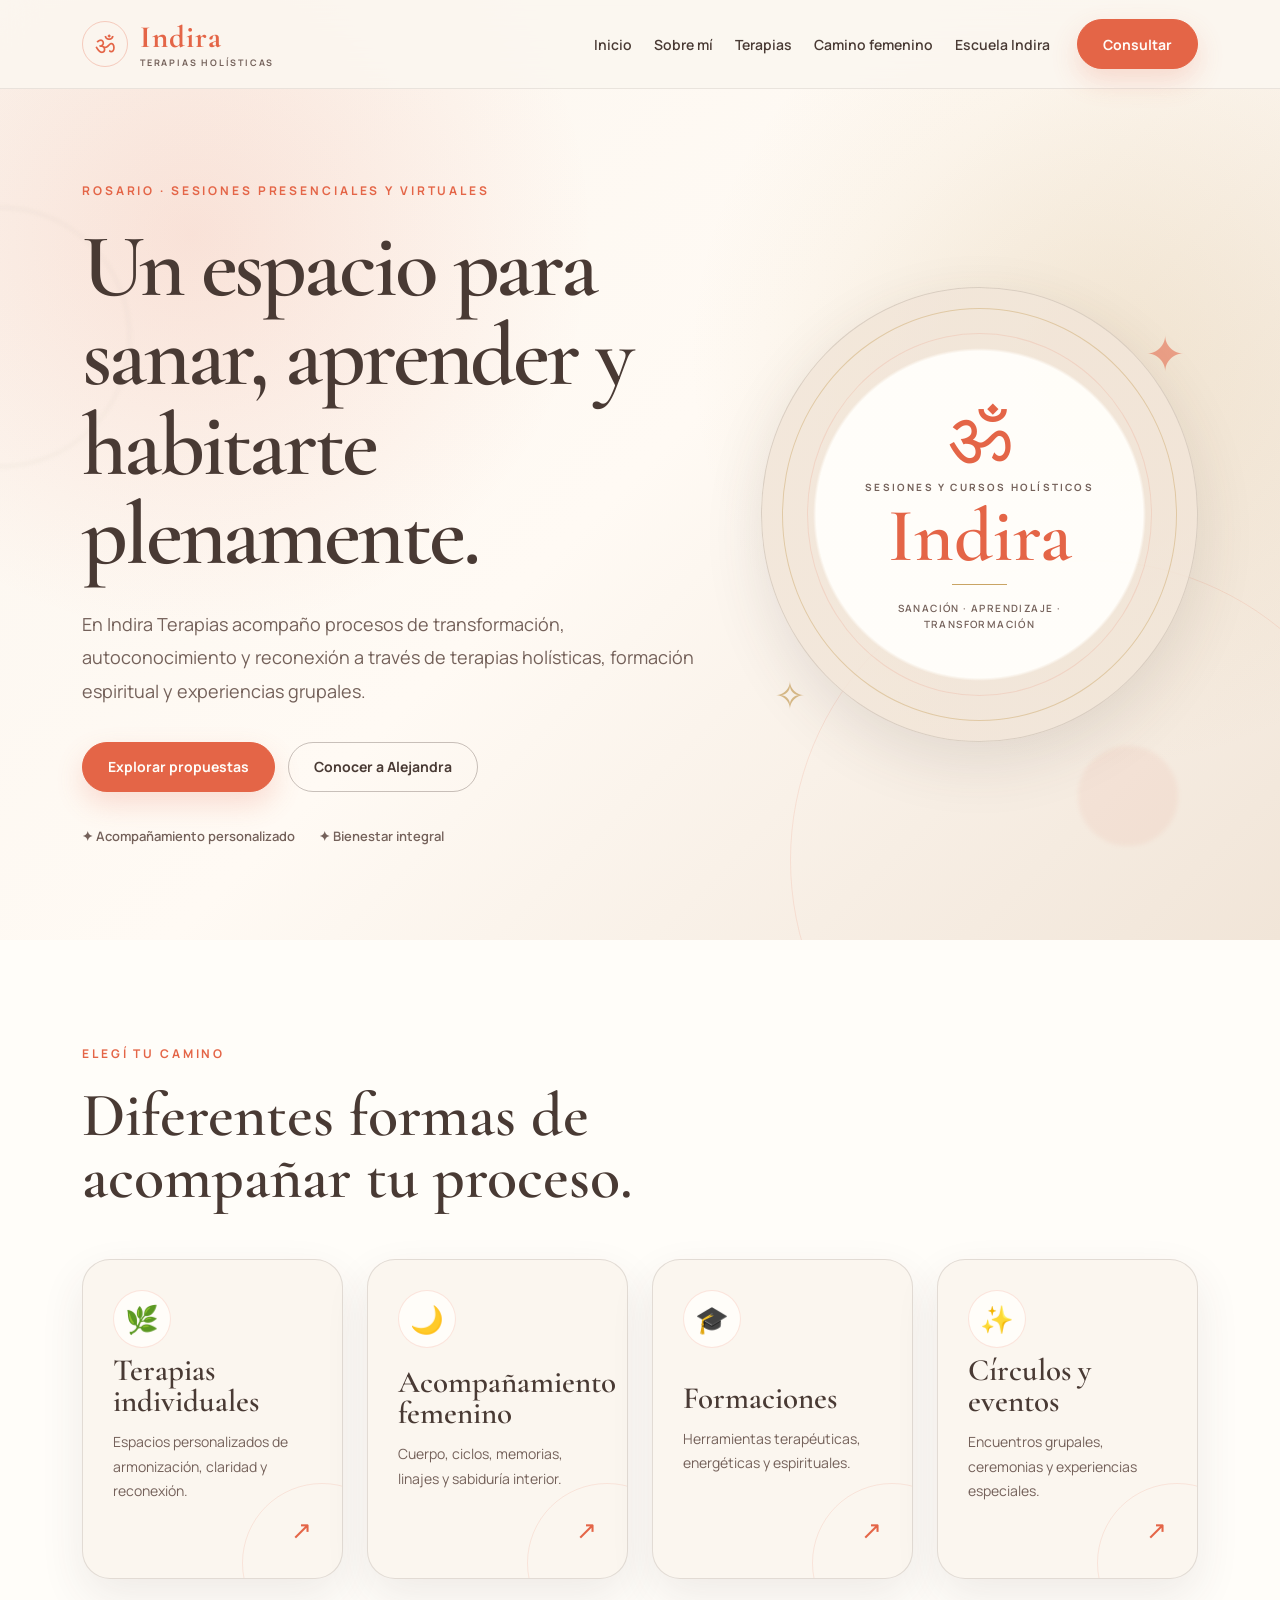
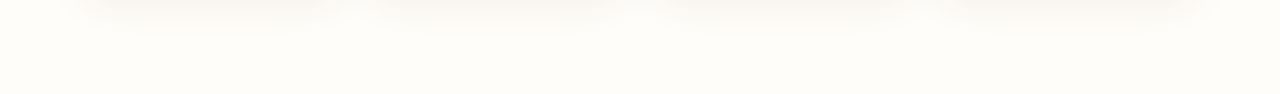
==== index.html @ 250274b3 "Estructura inicial, header, hero y accesos principales" ====
<!DOCTYPE html>
<html lang="es">
<head>
  <meta charset="UTF-8">

  <meta
    name="viewport"
    content="width=device-width, initial-scale=1.0"
  >

  <title>Indira Terapias | Sanación, formación y conexión</title>

  <meta
    name="description"
    content="Indira Terapias acompaña procesos de transformación, autoconocimiento y reconexión mediante terapias holísticas, formaciones y experiencias grupales."
  >

  <!-- Tipografías -->
  <link rel="preconnect" href="https://fonts.googleapis.com">
  <link rel="preconnect" href="https://fonts.gstatic.com" crossorigin>

  <link
    href="https://fonts.googleapis.com/css2?family=Cormorant+Garamond:wght@500;600;700&family=Manrope:wght@400;500;600;700&display=swap"
    rel="stylesheet"
  >

  <!-- Bootstrap -->
  <link
    href="https://cdn.jsdelivr.net/npm/bootstrap@5.3.3/dist/css/bootstrap.min.css"
    rel="stylesheet"
  >

  <!-- CSS propio compilado desde SCSS -->
  <link rel="stylesheet" href="./css/style.css">
</head>

<body>

  <!-- HEADER -->
  <header class="site-header">
    <nav class="navbar navbar-expand-lg">
      <div class="container">

        <a class="brand" href="#inicio" aria-label="Ir al inicio">
          <span class="brand-symbol">ॐ</span>

          <span class="brand-copy">
            <strong>Indira</strong>
            <small>Terapias holísticas</small>
          </span>
        </a>

        <button
          class="navbar-toggler"
          type="button"
          data-bs-toggle="collapse"
          data-bs-target="#menuPrincipal"
          aria-controls="menuPrincipal"
          aria-expanded="false"
          aria-label="Abrir menú"
        >
          <span class="navbar-toggler-icon"></span>
        </button>

        <div
          class="collapse navbar-collapse"
          id="menuPrincipal"
        >
          <ul class="navbar-nav ms-auto align-items-lg-center">
            <li class="nav-item">
              <a class="nav-link" href="#inicio">Inicio</a>
            </li>

            <li class="nav-item">
              <a class="nav-link" href="#sobre-mi">Sobre mí</a>
            </li>

            <li class="nav-item">
              <a class="nav-link" href="#terapias">Terapias</a>
            </li>

            <li class="nav-item">
              <a class="nav-link" href="#camino-femenino">
                Camino femenino
              </a>
            </li>

            <li class="nav-item">
              <a class="nav-link" href="#formaciones">
                Escuela Indira
              </a>
            </li>

            <li class="nav-item ms-lg-3">
              <a class="btn btn-primary-custom" href="#contacto">
                Consultar
              </a>
            </li>
          </ul>
        </div>

      </div>
    </nav>
  </header>

  <main>

    <!-- HERO -->
    <section class="hero" id="inicio">
      <div class="hero-decoration hero-decoration-one"></div>
      <div class="hero-decoration hero-decoration-two"></div>

      <div class="container">
        <div class="row align-items-center min-vh-100 g-5">

          <div class="col-lg-7">
            <div class="hero-content">

              <p class="eyebrow">
                Rosario · Sesiones presenciales y virtuales
              </p>

              <h1>
                Un espacio para sanar, aprender y habitarte plenamente.
              </h1>

              <p class="hero-description">
                En Indira Terapias acompaño procesos de transformación,
                autoconocimiento y reconexión a través de terapias
                holísticas, formación espiritual y experiencias grupales.
              </p>

              <div class="hero-actions">
                <a
                  class="btn btn-primary-custom"
                  href="#accesos"
                >
                  Explorar propuestas
                </a>

                <a
                  class="btn btn-secondary-custom"
                  href="#sobre-mi"
                >
                  Conocer a Alejandra
                </a>
              </div>

              <div class="hero-details">
                <span>✦ Acompañamiento personalizado</span>
                <span>✦ Bienestar integral</span>
              </div>

            </div>
          </div>

          <div class="col-lg-5">
            <div class="hero-visual">

              <div class="hero-emblem">
                <span class="hero-emblem-symbol">ॐ</span>

                <p>Sesiones y cursos holísticos</p>

                <h2>Indira</h2>

                <span class="hero-emblem-line"></span>

                <small>
                  Sanación · Aprendizaje · Transformación
                </small>
              </div>

              <span class="floating-star floating-star-one">✦</span>
              <span class="floating-star floating-star-two">✧</span>

            </div>
          </div>

        </div>
      </div>
    </section>

    <!-- ACCESOS PRINCIPALES -->
    <section class="main-access" id="accesos">
      <div class="container">

        <div class="main-access-heading">
          <p class="section-kicker">Elegí tu camino</p>

          <h2>
            Diferentes formas de acompañar tu proceso.
          </h2>
        </div>

        <div class="row g-4">

          <div class="col-md-6 col-xl-3">
            <a class="access-card" href="#terapias">
              <span class="access-icon">🌿</span>

              <div>
                <h3>Terapias individuales</h3>

                <p>
                  Espacios personalizados de armonización,
                  claridad y reconexión.
                </p>
              </div>

              <span class="access-arrow">↗</span>
            </a>
          </div>

          <div class="col-md-6 col-xl-3">
            <a class="access-card" href="#camino-femenino">
              <span class="access-icon">🌙</span>

              <div>
                <h3>Acompañamiento femenino</h3>

                <p>
                  Cuerpo, ciclos, memorias, linajes y
                  sabiduría interior.
                </p>
              </div>

              <span class="access-arrow">↗</span>
            </a>
          </div>

          <div class="col-md-6 col-xl-3">
            <a class="access-card" href="#formaciones">
              <span class="access-icon">🎓</span>

              <div>
                <h3>Formaciones</h3>

                <p>
                  Herramientas terapéuticas, energéticas
                  y espirituales.
                </p>
              </div>

              <span class="access-arrow">↗</span>
            </a>
          </div>

          <div class="col-md-6 col-xl-3">
            <a class="access-card" href="#experiencias">
              <span class="access-icon">✨</span>

              <div>
                <h3>Círculos y eventos</h3>

                <p>
                  Encuentros grupales, ceremonias y
                  experiencias especiales.
                </p>
              </div>

              <span class="access-arrow">↗</span>
            </a>
          </div>

        </div>
      </div>
    </section>

  </main>

  <script
    src="https://cdn.jsdelivr.net/npm/bootstrap@5.3.3/dist/js/bootstrap.bundle.min.js"
  ></script>

  <script src="./js/main.js"></script>
</body>
</html>
---- css/style.css ----
:root {
  --color-cream: #fbf6ef;
  --color-cream-dark: #f1e5d8;
  --color-white: #fffdf9;
  --color-coral: #e46547;
  --color-coral-dark: #bd4e35;
  --color-earth: #493a34;
  --color-earth-soft: #74615a;
  --color-sage: #9da993;
  --color-gold: #c9a464;
  --color-border: rgba(73, 58, 52, 0.14);
  --font-heading: "Cormorant Garamond", serif;
  --font-body: "Manrope", sans-serif;
  --shadow-soft: 0 20px 60px rgba(73, 58, 52, 0.12);
  --shadow-card: 0 18px 45px rgba(73, 58, 52, 0.09);
}

* {
  box-sizing: border-box;
}

html {
  scroll-behavior: smooth;
}

body {
  margin: 0;
  overflow-x: hidden;
  background: var(--color-cream);
  color: var(--color-earth);
  font-family: var(--font-body);
}

a {
  color: inherit;
  text-decoration: none;
}

button,
a {
  transition: color 0.25s ease, background-color 0.25s ease, border-color 0.25s ease, transform 0.25s ease, box-shadow 0.25s ease;
}

h1,
h2,
h3,
p {
  margin-top: 0;
}

h1,
h2,
h3 {
  font-family: var(--font-heading);
  font-weight: 600;
  line-height: 1;
}

/* =========================
   HEADER
========================= */
.site-header {
  position: fixed;
  top: 0;
  left: 0;
  z-index: 1000;
  width: 100%;
  border-bottom: 1px solid rgba(73, 58, 52, 0.1);
  background: rgba(251, 246, 239, 0.88);
  backdrop-filter: blur(18px);
}

.navbar {
  min-height: 88px;
  padding: 12px 0;
}

.brand {
  display: inline-flex;
  align-items: center;
  gap: 12px;
}

.brand-symbol {
  display: grid;
  width: 46px;
  height: 46px;
  place-items: center;
  border: 1px solid rgba(228, 101, 71, 0.3);
  border-radius: 50%;
  color: var(--color-coral);
  font-size: 24px;
}

.brand-copy {
  display: flex;
  flex-direction: column;
  line-height: 1;
}

.brand-copy strong {
  color: var(--color-coral);
  font-family: var(--font-heading);
  font-size: 31px;
  font-weight: 700;
  letter-spacing: 0.03em;
}

.brand-copy small {
  margin-top: 5px;
  color: var(--color-earth-soft);
  font-size: 9px;
  font-weight: 700;
  letter-spacing: 0.2em;
  text-transform: uppercase;
}

.nav-link {
  position: relative;
  padding: 12px 11px !important;
  color: var(--color-earth);
  font-size: 14px;
  font-weight: 600;
}

.nav-link::after {
  position: absolute;
  bottom: 5px;
  left: 12px;
  width: calc(100% - 24px);
  height: 1px;
  content: "";
  background: var(--color-coral);
  transform: scaleX(0);
  transform-origin: right;
  transition: transform 0.25s ease;
}

.nav-link:hover {
  color: var(--color-coral);
}

.nav-link:hover::after {
  transform: scaleX(1);
  transform-origin: left;
}

/* =========================
   BOTONES
========================= */
.btn-primary-custom,
.btn-secondary-custom {
  display: inline-flex;
  min-height: 50px;
  align-items: center;
  justify-content: center;
  border-radius: 999px;
  padding: 12px 25px;
  font-size: 14px;
  font-weight: 700;
}

.btn-primary-custom {
  border: 1px solid var(--color-coral);
  background: var(--color-coral);
  color: var(--color-white);
  box-shadow: 0 12px 28px rgba(228, 101, 71, 0.2);
}

.btn-primary-custom:hover {
  border-color: var(--color-coral-dark);
  background: var(--color-coral-dark);
  color: var(--color-white);
  transform: translateY(-2px);
}

.btn-secondary-custom {
  border: 1px solid rgba(73, 58, 52, 0.3);
  background: transparent;
  color: var(--color-earth);
}

.btn-secondary-custom:hover {
  border-color: var(--color-earth);
  background: var(--color-earth);
  color: var(--color-white);
  transform: translateY(-2px);
}

/* =========================
   HERO
========================= */
.hero {
  position: relative;
  isolation: isolate;
  overflow: hidden;
  min-height: 100vh;
  padding-top: 88px;
  background: radial-gradient(circle at 15% 25%, rgba(228, 101, 71, 0.15), transparent 31%), radial-gradient(circle at 86% 38%, rgba(201, 164, 100, 0.2), transparent 33%), linear-gradient(135deg, var(--color-cream) 0%, #fffaf4 50%, var(--color-cream-dark) 100%);
}

.hero::after {
  position: absolute;
  z-index: -1;
  right: -110px;
  bottom: -220px;
  width: 600px;
  height: 600px;
  border: 1px solid rgba(228, 101, 71, 0.13);
  border-radius: 50%;
  content: "";
}

.hero-decoration {
  position: absolute;
  z-index: -1;
  border-radius: 50%;
  filter: blur(2px);
}

.hero-decoration-one {
  top: 22%;
  left: -130px;
  width: 260px;
  height: 260px;
  border: 1px solid rgba(157, 169, 147, 0.24);
}

.hero-decoration-two {
  right: 8%;
  bottom: 10%;
  width: 100px;
  height: 100px;
  background: rgba(228, 101, 71, 0.07);
}

.hero-content {
  max-width: 760px;
  padding: 90px 0;
}

.eyebrow,
.section-kicker {
  margin-bottom: 22px;
  color: var(--color-coral);
  font-size: 12px;
  font-weight: 700;
  letter-spacing: 0.24em;
  text-transform: uppercase;
}

.hero h1 {
  max-width: 760px;
  margin-bottom: 28px;
  font-size: clamp(50px, 7vw, 90px);
  letter-spacing: -0.035em;
}

.hero-description {
  max-width: 650px;
  margin-bottom: 34px;
  color: var(--color-earth-soft);
  font-size: 18px;
  line-height: 1.85;
}

.hero-actions {
  display: flex;
  flex-wrap: wrap;
  gap: 13px;
}

.hero-details {
  display: flex;
  flex-wrap: wrap;
  gap: 24px;
  margin-top: 35px;
  color: var(--color-earth-soft);
  font-size: 13px;
  font-weight: 600;
}

.hero-visual {
  position: relative;
  display: grid;
  min-height: 580px;
  place-items: center;
}

.hero-emblem {
  position: relative;
  display: flex;
  width: min(100%, 455px);
  min-height: 455px;
  flex-direction: column;
  align-items: center;
  justify-content: center;
  overflow: hidden;
  border: 1px solid rgba(73, 58, 52, 0.14);
  border-radius: 50%;
  background: radial-gradient(circle at center, rgba(255, 253, 249, 0.98) 0 52%, rgba(241, 229, 216, 0.88) 53% 100%);
  box-shadow: var(--shadow-soft);
  text-align: center;
}

.hero-emblem::before {
  position: absolute;
  inset: 20px;
  border: 1px solid rgba(201, 164, 100, 0.45);
  border-radius: inherit;
  content: "";
}

.hero-emblem::after {
  position: absolute;
  inset: 45px;
  border: 1px solid rgba(228, 101, 71, 0.14);
  border-radius: inherit;
  content: "";
}

.hero-emblem > * {
  position: relative;
  z-index: 1;
}

.hero-emblem-symbol {
  margin-bottom: 8px;
  color: var(--color-coral);
  font-size: 76px;
  line-height: 1;
}

.hero-emblem p {
  margin-bottom: 3px;
  color: var(--color-earth-soft);
  font-size: 10px;
  font-weight: 700;
  letter-spacing: 0.22em;
  text-transform: uppercase;
}

.hero-emblem h2 {
  margin-bottom: 10px;
  color: var(--color-coral);
  font-size: 76px;
}

.hero-emblem-line {
  width: 55px;
  height: 1px;
  margin-bottom: 15px;
  background: var(--color-gold);
}

.hero-emblem small {
  max-width: 230px;
  color: var(--color-earth-soft);
  font-size: 10px;
  font-weight: 600;
  letter-spacing: 0.14em;
  line-height: 1.6;
  text-transform: uppercase;
}

.floating-star {
  position: absolute;
  color: var(--color-coral);
}

.floating-star-one {
  top: 16%;
  right: 3%;
  font-size: 48px;
  opacity: 0.55;
}

.floating-star-two {
  bottom: 14%;
  left: 3%;
  color: var(--color-gold);
  font-size: 38px;
  opacity: 0.75;
}

/* =========================
   ACCESOS PRINCIPALES
========================= */
.main-access {
  position: relative;
  padding: 105px 0 115px;
  background: var(--color-white);
}

.main-access-heading {
  max-width: 650px;
  margin-bottom: 50px;
}

.main-access-heading h2 {
  margin-bottom: 0;
  font-size: clamp(40px, 5vw, 62px);
}

.access-card {
  position: relative;
  display: flex;
  min-height: 320px;
  flex-direction: column;
  justify-content: space-between;
  overflow: hidden;
  border: 1px solid var(--color-border);
  border-radius: 28px;
  padding: 30px;
  background: var(--color-cream);
  box-shadow: var(--shadow-card);
}

.access-card::before {
  position: absolute;
  right: -60px;
  bottom: -65px;
  width: 160px;
  height: 160px;
  border: 1px solid rgba(228, 101, 71, 0.13);
  border-radius: 50%;
  content: "";
  transition: transform 0.35s ease;
}

.access-card:hover {
  border-color: rgba(228, 101, 71, 0.38);
  color: var(--color-earth);
  box-shadow: var(--shadow-soft);
  transform: translateY(-8px);
}

.access-card:hover::before {
  transform: scale(1.2);
}

.access-icon {
  display: grid;
  width: 58px;
  height: 58px;
  place-items: center;
  border: 1px solid rgba(228, 101, 71, 0.16);
  border-radius: 50%;
  background: var(--color-white);
  font-size: 27px;
}

.access-card h3 {
  margin-bottom: 13px;
  font-size: 31px;
}

.access-card p {
  margin-bottom: 0;
  color: var(--color-earth-soft);
  font-size: 14px;
  line-height: 1.75;
}

.access-arrow {
  align-self: flex-end;
  color: var(--color-coral);
  font-size: 25px;
}

/* =========================
   RESPONSIVE
========================= */
@media (max-width: 991px) {
  .navbar {
    min-height: 78px;
  }
  .navbar-collapse {
    margin-top: 14px;
    border: 1px solid var(--color-border);
    border-radius: 22px;
    padding: 18px;
    background: var(--color-cream);
    box-shadow: var(--shadow-card);
  }
  .nav-link {
    padding: 11px 5px !important;
  }
  .nav-link::after {
    display: none;
  }
  .hero {
    padding-top: 78px;
  }
  .hero-content {
    padding: 90px 0 20px;
  }
  .hero-visual {
    min-height: 530px;
    padding-bottom: 80px;
  }
  .hero-emblem {
    min-height: 410px;
  }
}
@media (max-width: 575px) {
  .brand-symbol {
    width: 40px;
    height: 40px;
    font-size: 20px;
  }
  .brand-copy strong {
    font-size: 27px;
  }
  .brand-copy small {
    font-size: 8px;
  }
  .hero-content {
    padding-top: 70px;
  }
  .hero h1 {
    font-size: 49px;
  }
  .hero-description {
    font-size: 16px;
  }
  .hero-actions {
    flex-direction: column;
  }
  .hero-actions .btn {
    width: 100%;
  }
  .hero-details {
    flex-direction: column;
    gap: 9px;
  }
  .hero-visual {
    min-height: 430px;
    padding-bottom: 65px;
  }
  .hero-emblem {
    min-height: auto;
    aspect-ratio: 1;
  }
  .hero-emblem-symbol {
    font-size: 54px;
  }
  .hero-emblem h2 {
    font-size: 58px;
  }
  .main-access {
    padding: 80px 0;
  }
  .access-card {
    min-height: 275px;
  }
}/*# sourceMappingURL=style.css.map */
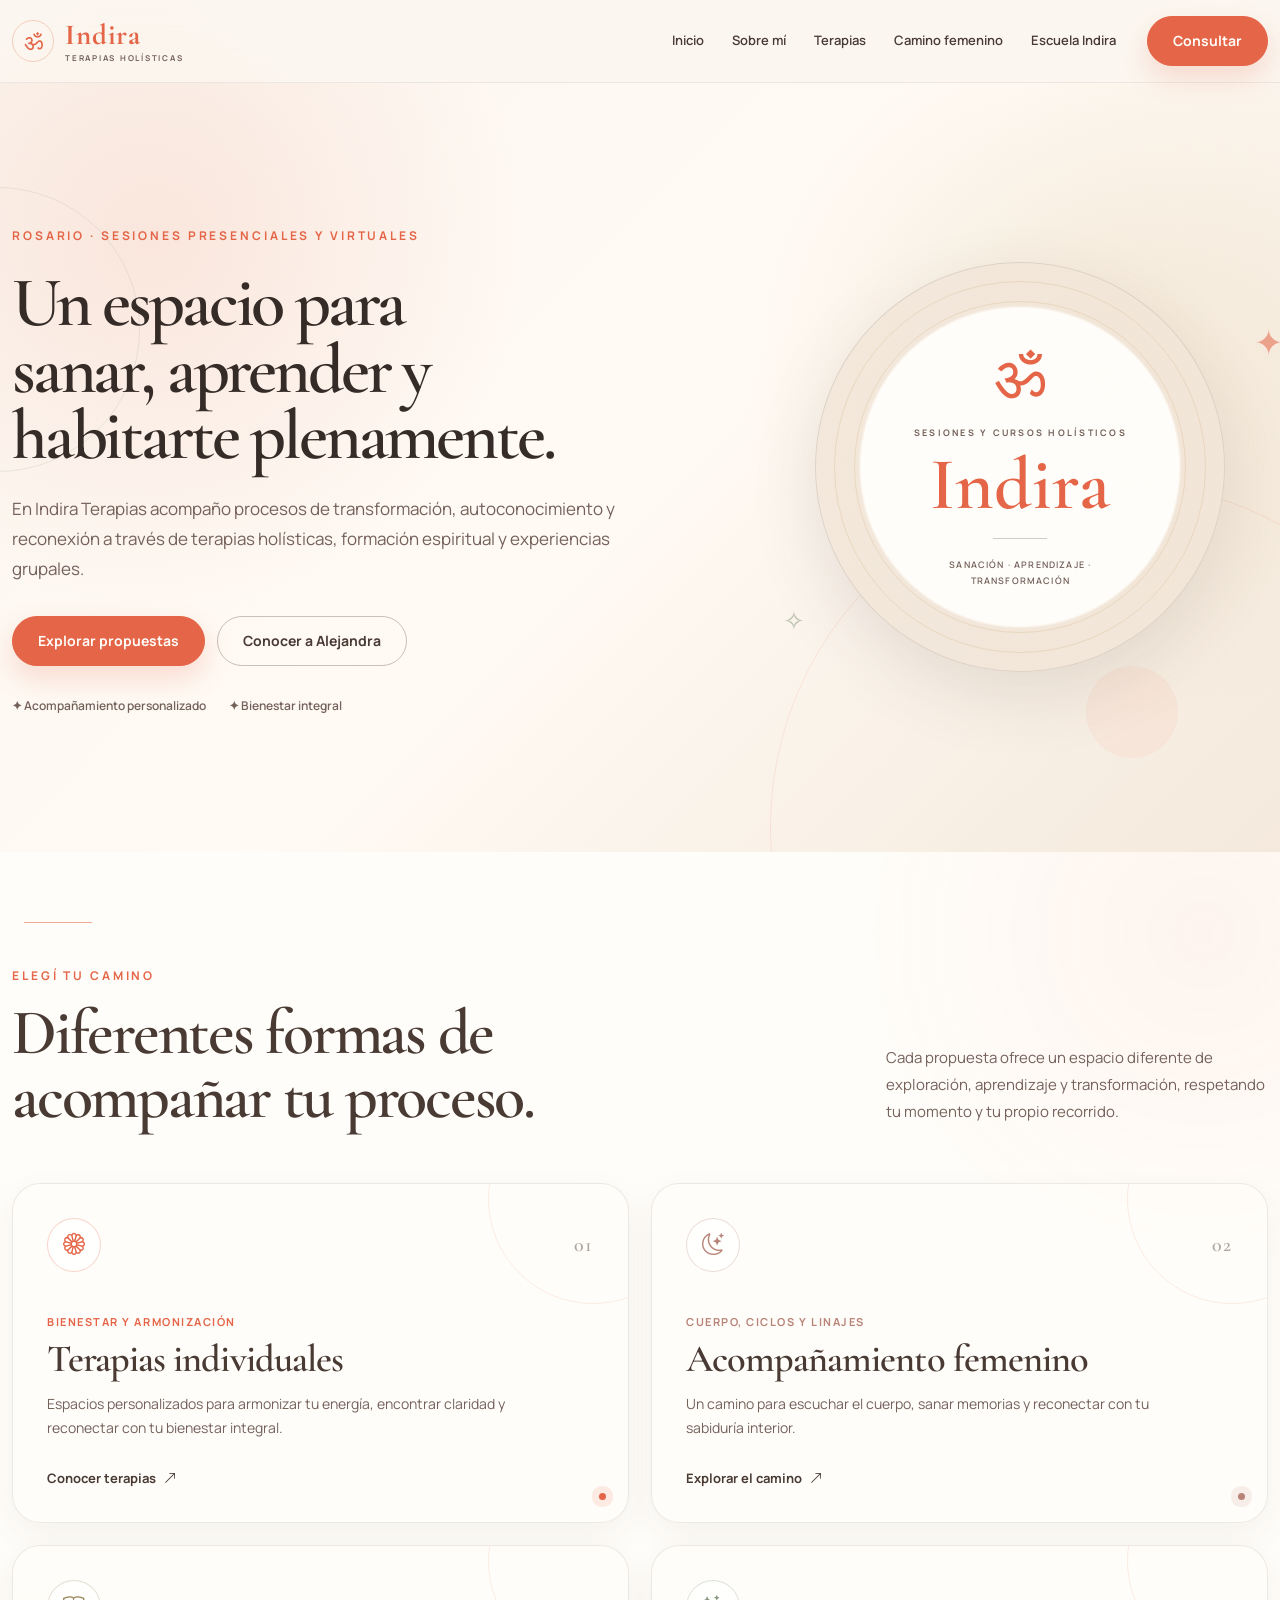
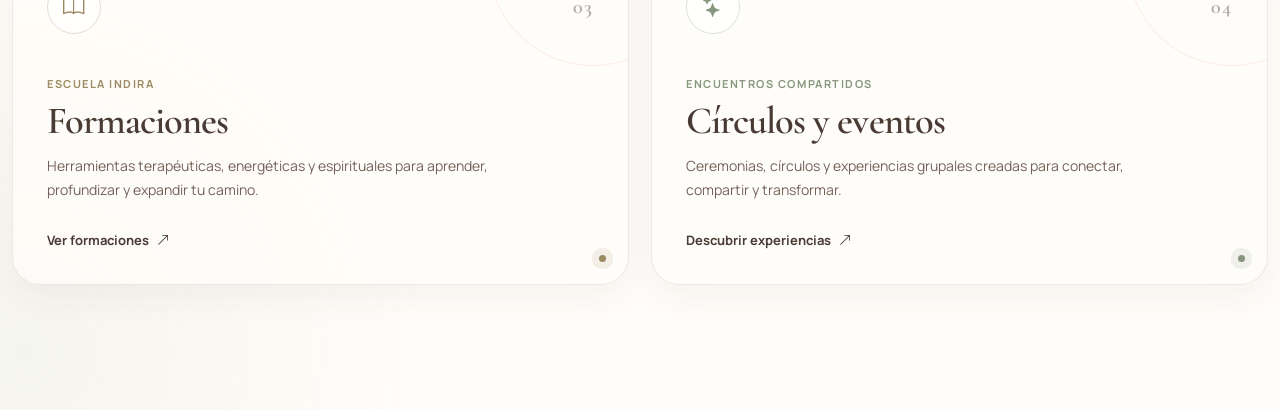
==== commit 50c44e5c: "nuevas modificaciones" ====
--- a/index.html
+++ b/index.html
@@ -28,6 +28,11 @@
   <link
     href="https://cdn.jsdelivr.net/npm/bootstrap@5.3.3/dist/css/bootstrap.min.css"
     rel="stylesheet"
+  >
+  <!-- Bootstrap Icons -->
+  <link
+  rel="stylesheet"
+  href="https://cdn.jsdelivr.net/npm/bootstrap-icons@1.11.3/font/bootstrap-icons.min.css"
   >
 
   <!-- CSS propio compilado desde SCSS -->
@@ -181,98 +186,146 @@
       </div>
     </section>
 
-    <!-- ACCESOS PRINCIPALES -->
-    <section class="main-access" id="accesos">
-      <div class="container">
-
-        <div class="main-access-heading">
-          <p class="section-kicker">Elegí tu camino</p>
-
-          <h2>
-            Diferentes formas de acompañar tu proceso.
-          </h2>
-        </div>
-
-        <div class="row g-4">
-
-          <div class="col-md-6 col-xl-3">
-            <a class="access-card" href="#terapias">
-              <span class="access-icon">🌿</span>
-
-              <div>
-                <h3>Terapias individuales</h3>
-
-                <p>
-                  Espacios personalizados de armonización,
-                  claridad y reconexión.
-                </p>
-              </div>
-
-              <span class="access-arrow">↗</span>
-            </a>
-          </div>
-
-          <div class="col-md-6 col-xl-3">
-            <a class="access-card" href="#camino-femenino">
-              <span class="access-icon">🌙</span>
-
-              <div>
-                <h3>Acompañamiento femenino</h3>
-
-                <p>
-                  Cuerpo, ciclos, memorias, linajes y
-                  sabiduría interior.
-                </p>
-              </div>
-
-              <span class="access-arrow">↗</span>
-            </a>
-          </div>
-
-          <div class="col-md-6 col-xl-3">
-            <a class="access-card" href="#formaciones">
-              <span class="access-icon">🎓</span>
-
-              <div>
-                <h3>Formaciones</h3>
-
-                <p>
-                  Herramientas terapéuticas, energéticas
-                  y espirituales.
-                </p>
-              </div>
-
-              <span class="access-arrow">↗</span>
-            </a>
-          </div>
-
-          <div class="col-md-6 col-xl-3">
-            <a class="access-card" href="#experiencias">
-              <span class="access-icon">✨</span>
-
-              <div>
-                <h3>Círculos y eventos</h3>
-
-                <p>
-                  Encuentros grupales, ceremonias y
-                  experiencias especiales.
-                </p>
-              </div>
-
-              <span class="access-arrow">↗</span>
-            </a>
-          </div>
-
-        </div>
+   <!-- ACCESOS PRINCIPALES -->
+<section class="main-access" id="accesos">
+  <div class="container">
+
+    <div class="main-access-intro">
+      <div class="main-access-heading">
+        <p class="section-kicker">Elegí tu camino</p>
+
+        <h2>
+          Diferentes formas de acompañar tu proceso.
+        </h2>
       </div>
-    </section>
-
+
+      <p class="main-access-description">
+        Cada propuesta ofrece un espacio diferente de exploración,
+        aprendizaje y transformación, respetando tu momento y tu propio recorrido.
+      </p>
+    </div>
+
+    <div class="access-grid">
+
+      <!-- TERAPIAS INDIVIDUALES -->
+      <a class="access-card" href="#terapias">
+        <div class="access-card-top">
+          <span class="access-icon" aria-hidden="true">
+            <i class="bi bi-flower1"></i>
+          </span>
+
+          <span class="access-number">01</span>
+        </div>
+
+        <div class="access-content">
+          <p class="access-category">Bienestar y armonización</p>
+
+          <h3>Terapias individuales</h3>
+
+          <p class="access-description">
+            Espacios personalizados para armonizar tu energía,
+            encontrar claridad y reconectar con tu bienestar integral.
+          </p>
+        </div>
+
+        <span class="access-link">
+          Conocer terapias
+          <i class="bi bi-arrow-up-right" aria-hidden="true"></i>
+        </span>
+      </a>
+
+      <!-- ACOMPAÑAMIENTO FEMENINO -->
+      <a class="access-card access-card-feminine" href="#camino-femenino">
+        <div class="access-card-top">
+          <span class="access-icon" aria-hidden="true">
+            <i class="bi bi-moon-stars"></i>
+          </span>
+
+          <span class="access-number">02</span>
+        </div>
+
+        <div class="access-content">
+          <p class="access-category">Cuerpo, ciclos y linajes</p>
+
+          <h3>Acompañamiento femenino</h3>
+
+          <p class="access-description">
+            Un camino para escuchar el cuerpo, sanar memorias
+            y reconectar con tu sabiduría interior.
+          </p>
+        </div>
+
+        <span class="access-link">
+          Explorar el camino
+          <i class="bi bi-arrow-up-right" aria-hidden="true"></i>
+        </span>
+      </a>
+
+      <!-- FORMACIONES -->
+      <a class="access-card access-card-school" href="#formaciones">
+        <div class="access-card-top">
+          <span class="access-icon" aria-hidden="true">
+            <i class="bi bi-book"></i>
+          </span>
+
+          <span class="access-number">03</span>
+        </div>
+
+        <div class="access-content">
+          <p class="access-category">Escuela Indira</p>
+
+          <h3>Formaciones</h3>
+
+          <p class="access-description">
+            Herramientas terapéuticas, energéticas y espirituales
+            para aprender, profundizar y expandir tu camino.
+          </p>
+        </div>
+
+        <span class="access-link">
+          Ver formaciones
+          <i class="bi bi-arrow-up-right" aria-hidden="true"></i>
+        </span>
+      </a>
+
+      <!-- CÍRCULOS Y EVENTOS -->
+      <a class="access-card access-card-events" href="#experiencias">
+        <div class="access-card-top">
+          <span class="access-icon" aria-hidden="true">
+            <i class="bi bi-stars"></i>
+          </span>
+
+          <span class="access-number">04</span>
+        </div>
+
+        <div class="access-content">
+          <p class="access-category">Encuentros compartidos</p>
+
+          <h3>Círculos y eventos</h3>
+
+          <p class="access-description">
+            Ceremonias, círculos y experiencias grupales creadas
+            para conectar, compartir y transformar.
+          </p>
+        </div>
+
+        <span class="access-link">
+          Descubrir experiencias
+          <i class="bi bi-arrow-up-right" aria-hidden="true"></i>
+        </span>
+      </a>
+
+    </div>
+  </div>
+</section>
   </main>
 
+  <!-- Bootstrap JS -->
   <script
     src="https://cdn.jsdelivr.net/npm/bootstrap@5.3.3/dist/js/bootstrap.bundle.min.js"
   ></script>
 
+  <!-- JavaScript propio -->
   <script src="./js/main.js"></script>
 </body>
 </html>
--- a/css/style.css
+++ b/css/style.css
@@ -1,4 +1,6 @@
+@charset "UTF-8";
 :root {
+  /* Colores principales */
   --color-cream: #fbf6ef;
   --color-cream-dark: #f1e5d8;
   --color-white: #fffdf9;
@@ -8,166 +10,98 @@
   --color-earth-soft: #74615a;
   --color-sage: #9da993;
   --color-gold: #c9a464;
+  /* Transparencias y bordes */
   --color-border: rgba(73, 58, 52, 0.14);
+  --color-border-coral: rgba(228, 101, 71, 0.3);
+  /* Tipografías */
   --font-heading: "Cormorant Garamond", serif;
   --font-body: "Manrope", sans-serif;
+  /* Radios */
+  --radius-small: 14px;
+  --radius-medium: 22px;
+  --radius-large: 30px;
+  --radius-round: 999px;
+  /* Sombras */
   --shadow-soft: 0 20px 60px rgba(73, 58, 52, 0.12);
   --shadow-card: 0 18px 45px rgba(73, 58, 52, 0.09);
-}
-
-* {
-  box-sizing: border-box;
-}
-
-html {
-  scroll-behavior: smooth;
-}
-
-body {
-  margin: 0;
-  overflow-x: hidden;
-  background: var(--color-cream);
-  color: var(--color-earth);
-  font-family: var(--font-body);
-}
-
-a {
-  color: inherit;
-  text-decoration: none;
-}
-
-button,
-a {
-  transition: color 0.25s ease, background-color 0.25s ease, border-color 0.25s ease, transform 0.25s ease, box-shadow 0.25s ease;
+  --shadow-button: 0 12px 28px rgba(228, 101, 71, 0.2);
+  /* Espaciados generales */
+  --section-space-desktop: 110px;
+  --section-space-tablet: 90px;
+  --section-space-mobile: 75px;
+  /* Transiciones */
+  --transition-fast: 0.25s ease;
+  --transition-medium: 0.35s ease;
 }
 
 h1,
 h2,
 h3,
+h4 {
+  overflow-wrap: normal;
+  text-wrap: balance;
+}
+
 p {
-  margin-top: 0;
-}
-
-h1,
-h2,
-h3 {
-  font-family: var(--font-heading);
-  font-weight: 600;
-  line-height: 1;
-}
-
-/* =========================
-   HEADER
-========================= */
-.site-header {
-  position: fixed;
-  top: 0;
-  left: 0;
-  z-index: 1000;
-  width: 100%;
-  border-bottom: 1px solid rgba(73, 58, 52, 0.1);
-  background: rgba(251, 246, 239, 0.88);
-  backdrop-filter: blur(18px);
-}
-
-.navbar {
-  min-height: 88px;
-  padding: 12px 0;
-}
-
-.brand {
-  display: inline-flex;
-  align-items: center;
-  gap: 12px;
-}
-
-.brand-symbol {
-  display: grid;
-  width: 46px;
-  height: 46px;
-  place-items: center;
-  border: 1px solid rgba(228, 101, 71, 0.3);
-  border-radius: 50%;
-  color: var(--color-coral);
-  font-size: 24px;
-}
-
-.brand-copy {
-  display: flex;
-  flex-direction: column;
-  line-height: 1;
-}
-
-.brand-copy strong {
-  color: var(--color-coral);
-  font-family: var(--font-heading);
-  font-size: 31px;
-  font-weight: 700;
-  letter-spacing: 0.03em;
-}
-
-.brand-copy small {
-  margin-top: 5px;
-  color: var(--color-earth-soft);
-  font-size: 9px;
-  font-weight: 700;
-  letter-spacing: 0.2em;
-  text-transform: uppercase;
-}
-
-.nav-link {
-  position: relative;
-  padding: 12px 11px !important;
-  color: var(--color-earth);
-  font-size: 14px;
-  font-weight: 600;
-}
-
-.nav-link::after {
-  position: absolute;
-  bottom: 5px;
-  left: 12px;
-  width: calc(100% - 24px);
-  height: 1px;
-  content: "";
-  background: var(--color-coral);
-  transform: scaleX(0);
-  transform-origin: right;
-  transition: transform 0.25s ease;
-}
-
-.nav-link:hover {
-  color: var(--color-coral);
-}
-
-.nav-link:hover::after {
-  transform: scaleX(1);
-  transform-origin: left;
-}
-
-/* =========================
-   BOTONES
-========================= */
+  overflow-wrap: break-word;
+}
+
+:root {
+  /* Colores principales */
+  --color-cream: #fbf6ef;
+  --color-cream-dark: #f1e5d8;
+  --color-white: #fffdf9;
+  --color-coral: #e46547;
+  --color-coral-dark: #bd4e35;
+  --color-earth: #493a34;
+  --color-earth-soft: #74615a;
+  --color-sage: #9da993;
+  --color-gold: #c9a464;
+  /* Transparencias y bordes */
+  --color-border: rgba(73, 58, 52, 0.14);
+  --color-border-coral: rgba(228, 101, 71, 0.3);
+  /* Tipografías */
+  --font-heading: "Cormorant Garamond", serif;
+  --font-body: "Manrope", sans-serif;
+  /* Radios */
+  --radius-small: 14px;
+  --radius-medium: 22px;
+  --radius-large: 30px;
+  --radius-round: 999px;
+  /* Sombras */
+  --shadow-soft: 0 20px 60px rgba(73, 58, 52, 0.12);
+  --shadow-card: 0 18px 45px rgba(73, 58, 52, 0.09);
+  --shadow-button: 0 12px 28px rgba(228, 101, 71, 0.2);
+  /* Espaciados generales */
+  --section-space-desktop: 110px;
+  --section-space-tablet: 90px;
+  --section-space-mobile: 75px;
+  /* Transiciones */
+  --transition-fast: 0.25s ease;
+  --transition-medium: 0.35s ease;
+}
+
 .btn-primary-custom,
 .btn-secondary-custom {
   display: inline-flex;
   min-height: 50px;
   align-items: center;
   justify-content: center;
-  border-radius: 999px;
+  gap: 9px;
+  border-radius: var(--radius-round);
   padding: 12px 25px;
   font-size: 14px;
   font-weight: 700;
+  line-height: 1;
 }
 
 .btn-primary-custom {
   border: 1px solid var(--color-coral);
   background: var(--color-coral);
   color: var(--color-white);
-  box-shadow: 0 12px 28px rgba(228, 101, 71, 0.2);
-}
-
-.btn-primary-custom:hover {
+  box-shadow: var(--shadow-button);
+}
+.btn-primary-custom:hover, .btn-primary-custom:focus-visible {
   border-color: var(--color-coral-dark);
   background: var(--color-coral-dark);
   color: var(--color-white);
@@ -179,64 +113,17 @@
   background: transparent;
   color: var(--color-earth);
 }
-
-.btn-secondary-custom:hover {
+.btn-secondary-custom:hover, .btn-secondary-custom:focus-visible {
   border-color: var(--color-earth);
   background: var(--color-earth);
   color: var(--color-white);
   transform: translateY(-2px);
 }
 
-/* =========================
-   HERO
-========================= */
-.hero {
-  position: relative;
-  isolation: isolate;
-  overflow: hidden;
-  min-height: 100vh;
-  padding-top: 88px;
-  background: radial-gradient(circle at 15% 25%, rgba(228, 101, 71, 0.15), transparent 31%), radial-gradient(circle at 86% 38%, rgba(201, 164, 100, 0.2), transparent 33%), linear-gradient(135deg, var(--color-cream) 0%, #fffaf4 50%, var(--color-cream-dark) 100%);
-}
-
-.hero::after {
-  position: absolute;
-  z-index: -1;
-  right: -110px;
-  bottom: -220px;
-  width: 600px;
-  height: 600px;
-  border: 1px solid rgba(228, 101, 71, 0.13);
-  border-radius: 50%;
-  content: "";
-}
-
-.hero-decoration {
-  position: absolute;
-  z-index: -1;
-  border-radius: 50%;
-  filter: blur(2px);
-}
-
-.hero-decoration-one {
-  top: 22%;
-  left: -130px;
-  width: 260px;
-  height: 260px;
-  border: 1px solid rgba(157, 169, 147, 0.24);
-}
-
-.hero-decoration-two {
-  right: 8%;
-  bottom: 10%;
-  width: 100px;
-  height: 100px;
-  background: rgba(228, 101, 71, 0.07);
-}
-
-.hero-content {
-  max-width: 760px;
-  padding: 90px 0;
+.btn-primary-custom:focus-visible,
+.btn-secondary-custom:focus-visible {
+  outline: 3px solid rgba(228, 101, 71, 0.22);
+  outline-offset: 4px;
 }
 
 .eyebrow,
@@ -249,280 +136,620 @@
   text-transform: uppercase;
 }
 
+.access-card {
+  position: relative;
+  display: flex;
+  min-height: 315px;
+  flex-direction: column;
+  overflow: hidden;
+  padding: 34px;
+  border: 1px solid rgba(73, 58, 52, 0.1);
+  border-radius: 28px;
+  background: rgba(255, 253, 249, 0.78);
+  color: var(--color-earth);
+  box-shadow: 0 12px 34px rgba(73, 58, 52, 0.055);
+  text-decoration: none;
+  transition: transform 0.35s ease, box-shadow 0.35s ease, border-color 0.35s ease;
+}
+
+.access-card::before {
+  position: absolute;
+  top: -90px;
+  right: -70px;
+  width: 210px;
+  height: 210px;
+  border: 1px solid rgba(228, 101, 71, 0.12);
+  border-radius: 50%;
+  content: "";
+  transition: transform 0.45s ease, background 0.45s ease;
+}
+
+.access-card::after {
+  position: absolute;
+  right: 22px;
+  bottom: 22px;
+  width: 7px;
+  height: 7px;
+  border-radius: 50%;
+  background: var(--card-accent, var(--color-coral));
+  box-shadow: 0 0 0 7px color-mix(in srgb, var(--card-accent, var(--color-coral)) 12%, transparent);
+  content: "";
+}
+
+.access-card:hover {
+  border-color: color-mix(in srgb, var(--card-accent, var(--color-coral)) 34%, transparent);
+  box-shadow: 0 24px 55px rgba(73, 58, 52, 0.1);
+  color: var(--color-earth);
+  transform: translateY(-7px);
+}
+
+.access-card:hover::before {
+  transform: scale(1.12);
+  background: color-mix(in srgb, var(--card-accent, var(--color-coral)) 6%, transparent);
+}
+
+.access-card-feminine {
+  --card-accent: #b88478;
+}
+
+.access-card-school {
+  --card-accent: #9b8a61;
+}
+
+.access-card-events {
+  --card-accent: #87967e;
+}
+
+.access-card-top {
+  display: flex;
+  align-items: center;
+  justify-content: space-between;
+  margin-bottom: 42px;
+}
+
+.access-icon {
+  position: relative;
+  z-index: 1;
+  display: grid;
+  width: 54px;
+  height: 54px;
+  place-items: center;
+  border: 1px solid color-mix(in srgb, var(--card-accent, var(--color-coral)) 28%, transparent);
+  border-radius: 50%;
+  background: rgba(255, 255, 255, 0.72);
+  color: var(--card-accent, var(--color-coral));
+  font-size: 22px;
+}
+
+.access-number {
+  color: rgba(73, 58, 52, 0.44);
+  font-family: var(--font-heading);
+  font-size: 20px;
+  font-weight: 600;
+  letter-spacing: 0.08em;
+}
+
+.access-content {
+  position: relative;
+  z-index: 1;
+  max-width: 500px;
+}
+
+.access-category {
+  margin: 0 0 9px;
+  color: var(--card-accent, var(--color-coral));
+  font-size: 11px;
+  font-weight: 700;
+  letter-spacing: 0.14em;
+  text-transform: uppercase;
+}
+
+.access-card h3 {
+  margin: 0 0 13px;
+  font-family: var(--font-heading);
+  font-size: clamp(30px, 3vw, 40px);
+  font-weight: 600;
+  letter-spacing: -0.025em;
+  line-height: 1.02;
+}
+
+.access-description {
+  max-width: 470px;
+  margin: 0;
+  color: var(--color-earth-soft);
+  font-size: 14px;
+  line-height: 1.75;
+}
+
+.access-link {
+  position: relative;
+  z-index: 1;
+  display: inline-flex;
+  align-items: center;
+  gap: 8px;
+  margin-top: auto;
+  padding-top: 28px;
+  color: var(--color-earth);
+  font-size: 13px;
+  font-weight: 700;
+}
+
+.access-link i {
+  transition: transform 0.25s ease;
+}
+
+.access-card:hover .access-link i {
+  transform: translate(3px, -3px);
+}
+
+@media (max-width: 575px) {
+  .access-card {
+    min-height: 285px;
+    padding: 26px;
+    border-radius: 23px;
+  }
+  .access-card-top {
+    margin-bottom: 30px;
+  }
+  .access-card h3 {
+    font-size: 33px;
+  }
+}
+.main-access {
+  position: relative;
+  overflow: hidden;
+  padding: 115px 0 125px;
+  background: radial-gradient(circle at 2% 95%, rgba(157, 169, 147, 0.1), transparent 24%), radial-gradient(circle at 94% 7%, rgba(228, 101, 71, 0.06), transparent 21%), #fffdf9;
+}
+
+.main-access::before {
+  position: absolute;
+  top: 70px;
+  left: max(24px, (100vw - 1320px) / 2);
+  width: 68px;
+  height: 1px;
+  background: rgba(228, 101, 71, 0.55);
+  content: "";
+}
+
+.main-access-intro {
+  display: grid;
+  grid-template-columns: minmax(0, 1.35fr) minmax(280px, 0.65fr);
+  align-items: end;
+  gap: 80px;
+  margin-bottom: 54px;
+}
+
+.main-access-heading {
+  max-width: 760px;
+}
+
+.main-access-heading .section-kicker {
+  margin-bottom: 16px;
+}
+
+.main-access-heading h2 {
+  margin: 0;
+  color: var(--color-earth);
+  font-family: var(--font-heading);
+  font-size: clamp(46px, 5vw, 68px);
+  font-weight: 600;
+  letter-spacing: -0.035em;
+  line-height: 1;
+}
+
+.main-access-description {
+  max-width: 430px;
+  margin: 0 0 4px;
+  color: var(--color-earth-soft);
+  font-size: 15px;
+  line-height: 1.8;
+}
+
+.access-grid {
+  display: grid;
+  grid-template-columns: repeat(2, minmax(0, 1fr));
+  gap: 22px;
+}
+
+@media (max-width: 991px) {
+  .main-access {
+    padding: 90px 0 100px;
+  }
+  .main-access-intro {
+    grid-template-columns: 1fr;
+    gap: 22px;
+    margin-bottom: 42px;
+  }
+  .main-access-description {
+    max-width: 650px;
+  }
+  .access-grid {
+    grid-template-columns: 1fr;
+  }
+}
+@media (max-width: 575px) {
+  .main-access {
+    padding: 76px 0 82px;
+  }
+  .main-access::before {
+    top: 45px;
+  }
+  .main-access-heading h2 {
+    font-size: 43px;
+  }
+}
+* {
+  box-sizing: border-box;
+}
+
+html {
+  scroll-behavior: smooth;
+}
+
+body {
+  margin: 0;
+  background: var(--color-cream);
+  color: var(--color-earth);
+  font-family: var(--font-body);
+  -webkit-font-smoothing: antialiased;
+}
+
+a {
+  color: inherit;
+}
+
+.container {
+  max-width: 1320px;
+}
+
+.site-header {
+  position: fixed;
+  inset: 0 0 auto;
+  z-index: 1000;
+  width: 100%;
+  border-bottom: 1px solid rgba(73, 58, 52, 0.08);
+  background: rgba(251, 246, 239, 0.88);
+  backdrop-filter: blur(18px);
+}
+
+.navbar {
+  min-height: 82px;
+  padding: 10px 0;
+}
+
+.navbar-nav {
+  gap: 2px;
+}
+
+.brand {
+  display: inline-flex;
+  align-items: center;
+  gap: 11px;
+  text-decoration: none;
+}
+
+.brand-symbol {
+  display: grid;
+  width: 42px;
+  height: 42px;
+  place-items: center;
+  border: 1px solid rgba(228, 101, 71, 0.28);
+  border-radius: 50%;
+  color: var(--color-coral);
+  font-size: 23px;
+}
+
+.brand-copy {
+  display: flex;
+  flex-direction: column;
+  line-height: 1;
+}
+
+.brand-copy strong {
+  color: var(--color-coral);
+  font-family: var(--font-heading);
+  font-size: 29px;
+  font-weight: 700;
+  letter-spacing: 0.03em;
+}
+
+.brand-copy small {
+  margin-top: 5px;
+  color: var(--color-earth-soft);
+  font-size: 8px;
+  font-weight: 700;
+  letter-spacing: 0.22em;
+  text-transform: uppercase;
+}
+
+.nav-link {
+  position: relative;
+  padding: 11px 13px !important;
+  color: var(--color-earth);
+  font-size: 13px;
+  font-weight: 600;
+}
+
+.nav-link::after {
+  position: absolute;
+  bottom: 5px;
+  left: 13px;
+  width: calc(100% - 26px);
+  height: 1px;
+  background: var(--color-coral);
+  content: "";
+  transform: scaleX(0);
+  transform-origin: right;
+  transition: transform 0.25s ease;
+}
+
+.nav-link:hover {
+  color: var(--color-coral);
+}
+
+.nav-link:hover::after {
+  transform: scaleX(1);
+  transform-origin: left;
+}
+
+.hero {
+  position: relative;
+  isolation: isolate;
+  overflow: hidden;
+  min-height: 760px;
+  padding-top: 82px;
+  background: radial-gradient(circle at 12% 28%, rgba(228, 101, 71, 0.12), transparent 29%), radial-gradient(circle at 86% 44%, rgba(201, 164, 100, 0.16), transparent 30%), linear-gradient(135deg, #fbf6ef 0%, #fffaf4 52%, #f4e9dc 100%);
+}
+
+.hero::after {
+  position: absolute;
+  z-index: -1;
+  right: -180px;
+  bottom: -320px;
+  width: 690px;
+  height: 690px;
+  border: 1px solid rgba(228, 101, 71, 0.12);
+  border-radius: 50%;
+  content: "";
+}
+
+.hero-decoration {
+  position: absolute;
+  z-index: -1;
+  border-radius: 50%;
+}
+
+.hero-decoration-one {
+  top: 22%;
+  left: -145px;
+  width: 285px;
+  height: 285px;
+  border: 1px solid rgba(157, 169, 147, 0.21);
+}
+
+.hero-decoration-two {
+  right: 8%;
+  bottom: 11%;
+  width: 92px;
+  height: 92px;
+  background: rgba(228, 101, 71, 0.06);
+}
+
+.hero .row {
+  min-height: calc(100vh - 82px) !important;
+}
+
+.hero-content {
+  max-width: 720px;
+  padding: 78px 0 70px;
+}
+
+.eyebrow {
+  margin-bottom: 25px;
+}
+
 .hero h1 {
-  max-width: 760px;
-  margin-bottom: 28px;
-  font-size: clamp(50px, 7vw, 90px);
-  letter-spacing: -0.035em;
+  max-width: 700px;
+  margin: 0 0 25px;
+  color: #352b27;
+  font-family: var(--font-heading);
+  font-size: clamp(58px, 5.5vw, 82px);
+  font-weight: 600;
+  letter-spacing: -0.045em;
+  line-height: 0.94;
 }
 
 .hero-description {
-  max-width: 650px;
-  margin-bottom: 34px;
+  max-width: 610px;
+  margin: 0 0 31px;
   color: var(--color-earth-soft);
-  font-size: 18px;
-  line-height: 1.85;
+  font-size: 17px;
+  line-height: 1.78;
 }
 
 .hero-actions {
   display: flex;
   flex-wrap: wrap;
-  gap: 13px;
+  gap: 12px;
 }
 
 .hero-details {
   display: flex;
   flex-wrap: wrap;
-  gap: 24px;
-  margin-top: 35px;
+  gap: 23px;
+  margin-top: 31px;
   color: var(--color-earth-soft);
-  font-size: 13px;
+  font-size: 12px;
   font-weight: 600;
 }
 
 .hero-visual {
   position: relative;
   display: grid;
-  min-height: 580px;
+  min-height: 540px;
   place-items: center;
 }
 
 .hero-emblem {
   position: relative;
   display: flex;
-  width: min(100%, 455px);
-  min-height: 455px;
+  width: min(100%, 410px);
+  aspect-ratio: 1;
   flex-direction: column;
   align-items: center;
   justify-content: center;
   overflow: hidden;
-  border: 1px solid rgba(73, 58, 52, 0.14);
+  border: 1px solid rgba(73, 58, 52, 0.12);
   border-radius: 50%;
-  background: radial-gradient(circle at center, rgba(255, 253, 249, 0.98) 0 52%, rgba(241, 229, 216, 0.88) 53% 100%);
-  box-shadow: var(--shadow-soft);
+  background: radial-gradient(circle at center, rgba(255, 253, 249, 0.98) 0 55%, rgba(241, 229, 216, 0.86) 56% 100%);
+  box-shadow: 0 24px 70px rgba(73, 58, 52, 0.11);
   text-align: center;
 }
 
+.hero-emblem::before, .hero-emblem::after {
+  position: absolute;
+  border: 1px solid rgba(201, 164, 100, 0.24);
+  border-radius: 50%;
+  content: "";
+}
+
 .hero-emblem::before {
-  position: absolute;
-  inset: 20px;
-  border: 1px solid rgba(201, 164, 100, 0.45);
-  border-radius: inherit;
-  content: "";
+  inset: 18px;
 }
 
 .hero-emblem::after {
-  position: absolute;
-  inset: 45px;
-  border: 1px solid rgba(228, 101, 71, 0.14);
-  border-radius: inherit;
-  content: "";
-}
-
-.hero-emblem > * {
+  inset: 38px;
+}
+
+.hero-emblem-symbol {
   position: relative;
   z-index: 1;
-}
-
-.hero-emblem-symbol {
-  margin-bottom: 8px;
   color: var(--color-coral);
-  font-size: 76px;
+  font-size: 62px;
   line-height: 1;
 }
 
 .hero-emblem p {
-  margin-bottom: 3px;
+  position: relative;
+  z-index: 1;
+  margin: 20px 0 10px;
   color: var(--color-earth-soft);
-  font-size: 10px;
+  font-size: 9px;
   font-weight: 700;
-  letter-spacing: 0.22em;
+  letter-spacing: 0.25em;
   text-transform: uppercase;
 }
 
 .hero-emblem h2 {
-  margin-bottom: 10px;
+  position: relative;
+  z-index: 1;
+  margin: 0;
   color: var(--color-coral);
-  font-size: 76px;
+  font-family: var(--font-heading);
+  font-size: 74px;
+  font-weight: 600;
+  line-height: 0.95;
 }
 
 .hero-emblem-line {
-  width: 55px;
+  position: relative;
+  z-index: 1;
+  width: 54px;
   height: 1px;
-  margin-bottom: 15px;
-  background: var(--color-gold);
+  margin: 18px 0;
+  background: rgba(73, 58, 52, 0.26);
 }
 
 .hero-emblem small {
+  position: relative;
+  z-index: 1;
   max-width: 230px;
   color: var(--color-earth-soft);
-  font-size: 10px;
+  font-size: 9px;
   font-weight: 600;
-  letter-spacing: 0.14em;
-  line-height: 1.6;
+  letter-spacing: 0.13em;
+  line-height: 1.8;
   text-transform: uppercase;
 }
 
 .floating-star {
   position: absolute;
-  color: var(--color-coral);
+  color: rgba(228, 101, 71, 0.55);
 }
 
 .floating-star-one {
-  top: 16%;
-  right: 3%;
-  font-size: 48px;
-  opacity: 0.55;
+  top: 22%;
+  right: -3%;
+  font-size: 35px;
 }
 
 .floating-star-two {
-  bottom: 14%;
-  left: 3%;
-  color: var(--color-gold);
-  font-size: 38px;
-  opacity: 0.75;
-}
-
-/* =========================
-   ACCESOS PRINCIPALES
-========================= */
-.main-access {
-  position: relative;
-  padding: 105px 0 115px;
-  background: var(--color-white);
-}
-
-.main-access-heading {
-  max-width: 650px;
-  margin-bottom: 50px;
-}
-
-.main-access-heading h2 {
-  margin-bottom: 0;
-  font-size: clamp(40px, 5vw, 62px);
-}
-
-.access-card {
-  position: relative;
-  display: flex;
-  min-height: 320px;
-  flex-direction: column;
-  justify-content: space-between;
-  overflow: hidden;
-  border: 1px solid var(--color-border);
-  border-radius: 28px;
-  padding: 30px;
-  background: var(--color-cream);
-  box-shadow: var(--shadow-card);
-}
-
-.access-card::before {
-  position: absolute;
-  right: -60px;
-  bottom: -65px;
-  width: 160px;
-  height: 160px;
-  border: 1px solid rgba(228, 101, 71, 0.13);
-  border-radius: 50%;
-  content: "";
-  transition: transform 0.35s ease;
-}
-
-.access-card:hover {
-  border-color: rgba(228, 101, 71, 0.38);
-  color: var(--color-earth);
-  box-shadow: var(--shadow-soft);
-  transform: translateY(-8px);
-}
-
-.access-card:hover::before {
-  transform: scale(1.2);
-}
-
-.access-icon {
-  display: grid;
-  width: 58px;
-  height: 58px;
-  place-items: center;
-  border: 1px solid rgba(228, 101, 71, 0.16);
-  border-radius: 50%;
-  background: var(--color-white);
-  font-size: 27px;
-}
-
-.access-card h3 {
-  margin-bottom: 13px;
-  font-size: 31px;
-}
-
-.access-card p {
-  margin-bottom: 0;
-  color: var(--color-earth-soft);
-  font-size: 14px;
-  line-height: 1.75;
-}
-
-.access-arrow {
-  align-self: flex-end;
-  color: var(--color-coral);
-  font-size: 25px;
-}
-
-/* =========================
-   RESPONSIVE
-========================= */
+  bottom: 18%;
+  left: 2%;
+  color: rgba(157, 169, 147, 0.68);
+  font-size: 26px;
+}
+
 @media (max-width: 991px) {
-  .navbar {
-    min-height: 78px;
+  .site-header {
+    background: rgba(251, 246, 239, 0.96);
   }
   .navbar-collapse {
-    margin-top: 14px;
-    border: 1px solid var(--color-border);
-    border-radius: 22px;
-    padding: 18px;
-    background: var(--color-cream);
-    box-shadow: var(--shadow-card);
+    padding: 18px 0 8px;
+  }
+  .navbar-nav {
+    align-items: stretch !important;
   }
   .nav-link {
-    padding: 11px 5px !important;
+    padding: 10px 0 !important;
   }
   .nav-link::after {
     display: none;
   }
   .hero {
-    padding-top: 78px;
+    min-height: auto;
+  }
+  .hero .row {
+    min-height: auto !important;
+    padding: 70px 0 80px;
   }
   .hero-content {
-    padding: 90px 0 20px;
+    padding: 30px 0 10px;
+  }
+  .hero h1 {
+    font-size: clamp(54px, 9vw, 76px);
   }
   .hero-visual {
-    min-height: 530px;
-    padding-bottom: 80px;
+    min-height: 450px;
   }
   .hero-emblem {
-    min-height: 410px;
+    width: min(78vw, 390px);
   }
 }
 @media (max-width: 575px) {
+  .navbar {
+    min-height: 74px;
+  }
   .brand-symbol {
-    width: 40px;
-    height: 40px;
-    font-size: 20px;
+    width: 38px;
+    height: 38px;
   }
   .brand-copy strong {
-    font-size: 27px;
-  }
-  .brand-copy small {
-    font-size: 8px;
-  }
-  .hero-content {
-    padding-top: 70px;
+    font-size: 26px;
+  }
+  .hero {
+    padding-top: 74px;
+  }
+  .hero .row {
+    padding: 53px 0 64px;
   }
   .hero h1 {
     font-size: 49px;
+    line-height: 0.98;
   }
   .hero-description {
-    font-size: 16px;
+    font-size: 15px;
   }
   .hero-actions {
     flex-direction: column;
@@ -531,27 +758,24 @@
     width: 100%;
   }
   .hero-details {
-    flex-direction: column;
+    display: grid;
     gap: 9px;
   }
   .hero-visual {
-    min-height: 430px;
-    padding-bottom: 65px;
+    min-height: 360px;
   }
   .hero-emblem {
-    min-height: auto;
-    aspect-ratio: 1;
+    width: min(88vw, 330px);
   }
   .hero-emblem-symbol {
-    font-size: 54px;
+    font-size: 50px;
   }
   .hero-emblem h2 {
-    font-size: 58px;
-  }
-  .main-access {
-    padding: 80px 0;
-  }
-  .access-card {
-    min-height: 275px;
-  }
-}/*# sourceMappingURL=style.css.map */+    font-size: 60px;
+  }
+  .floating-star-one {
+    right: 0;
+  }
+}
+
+/*# sourceMappingURL=style.css.map */
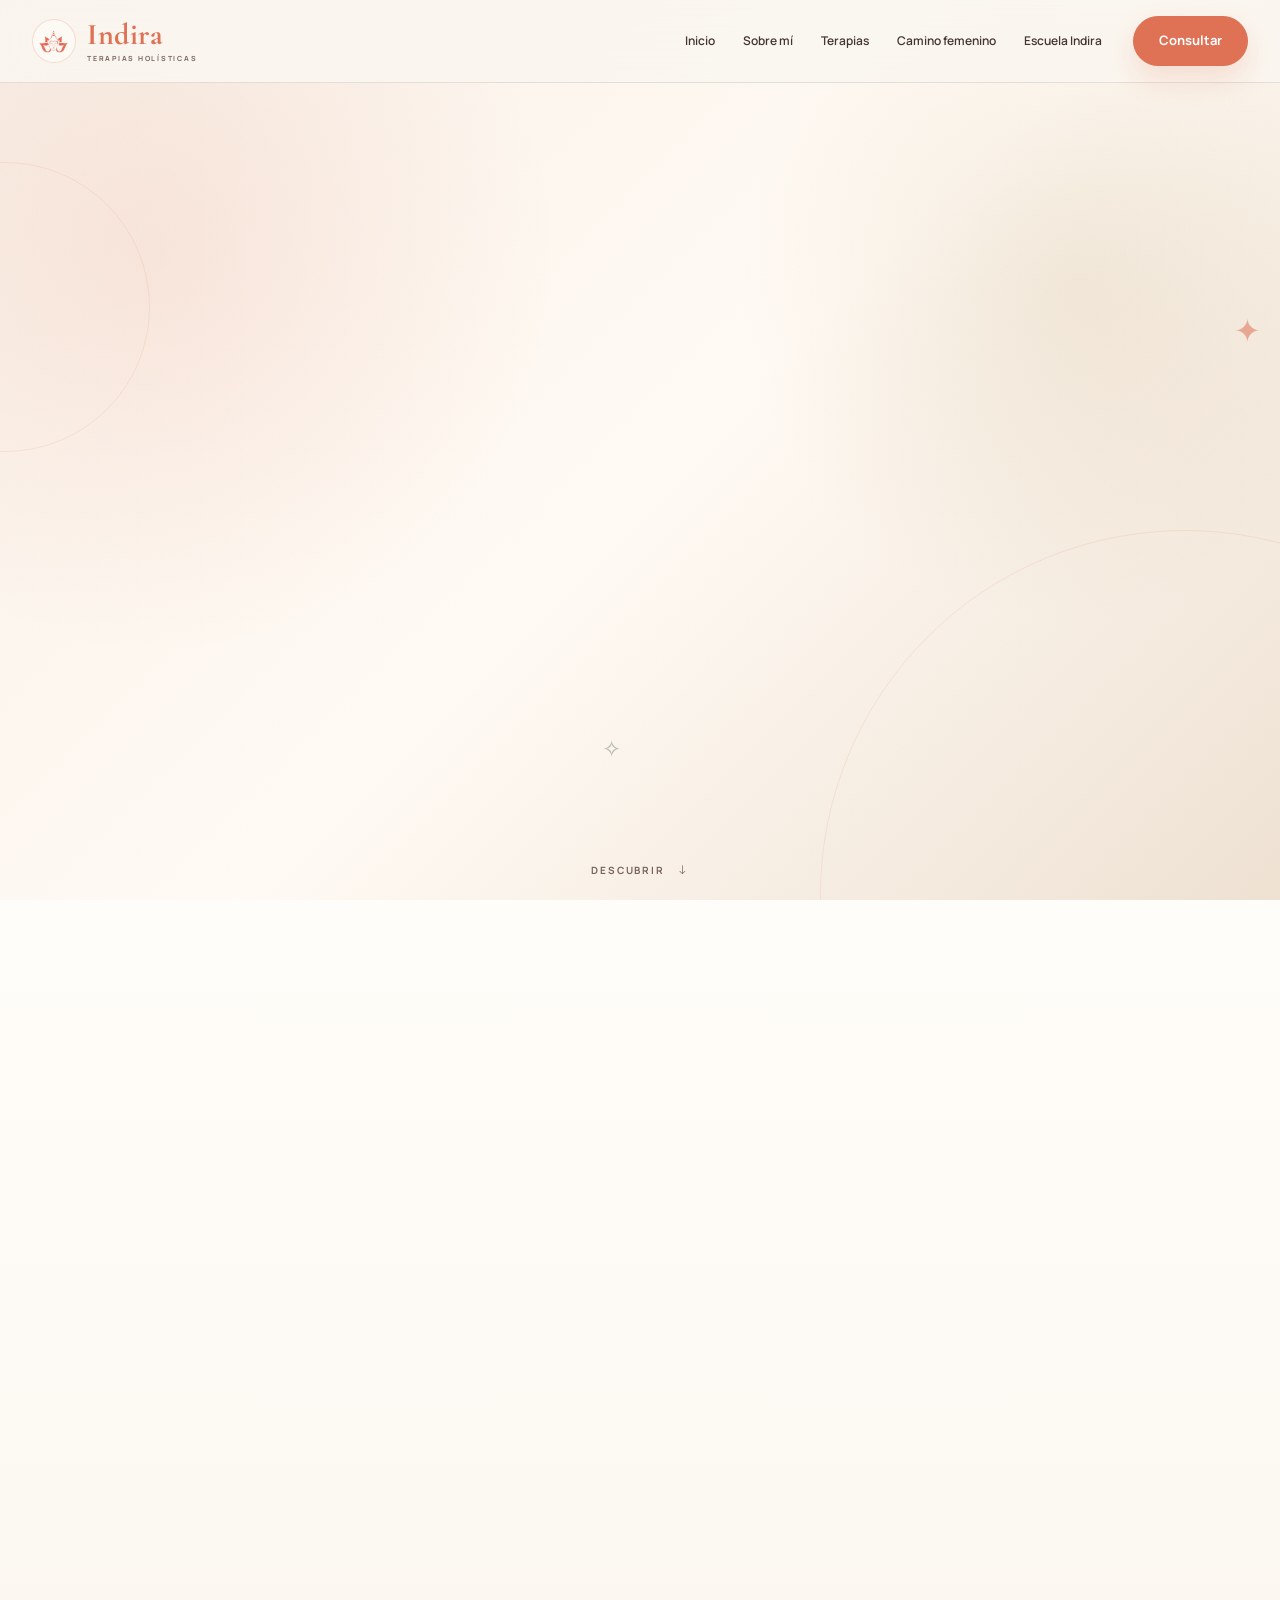
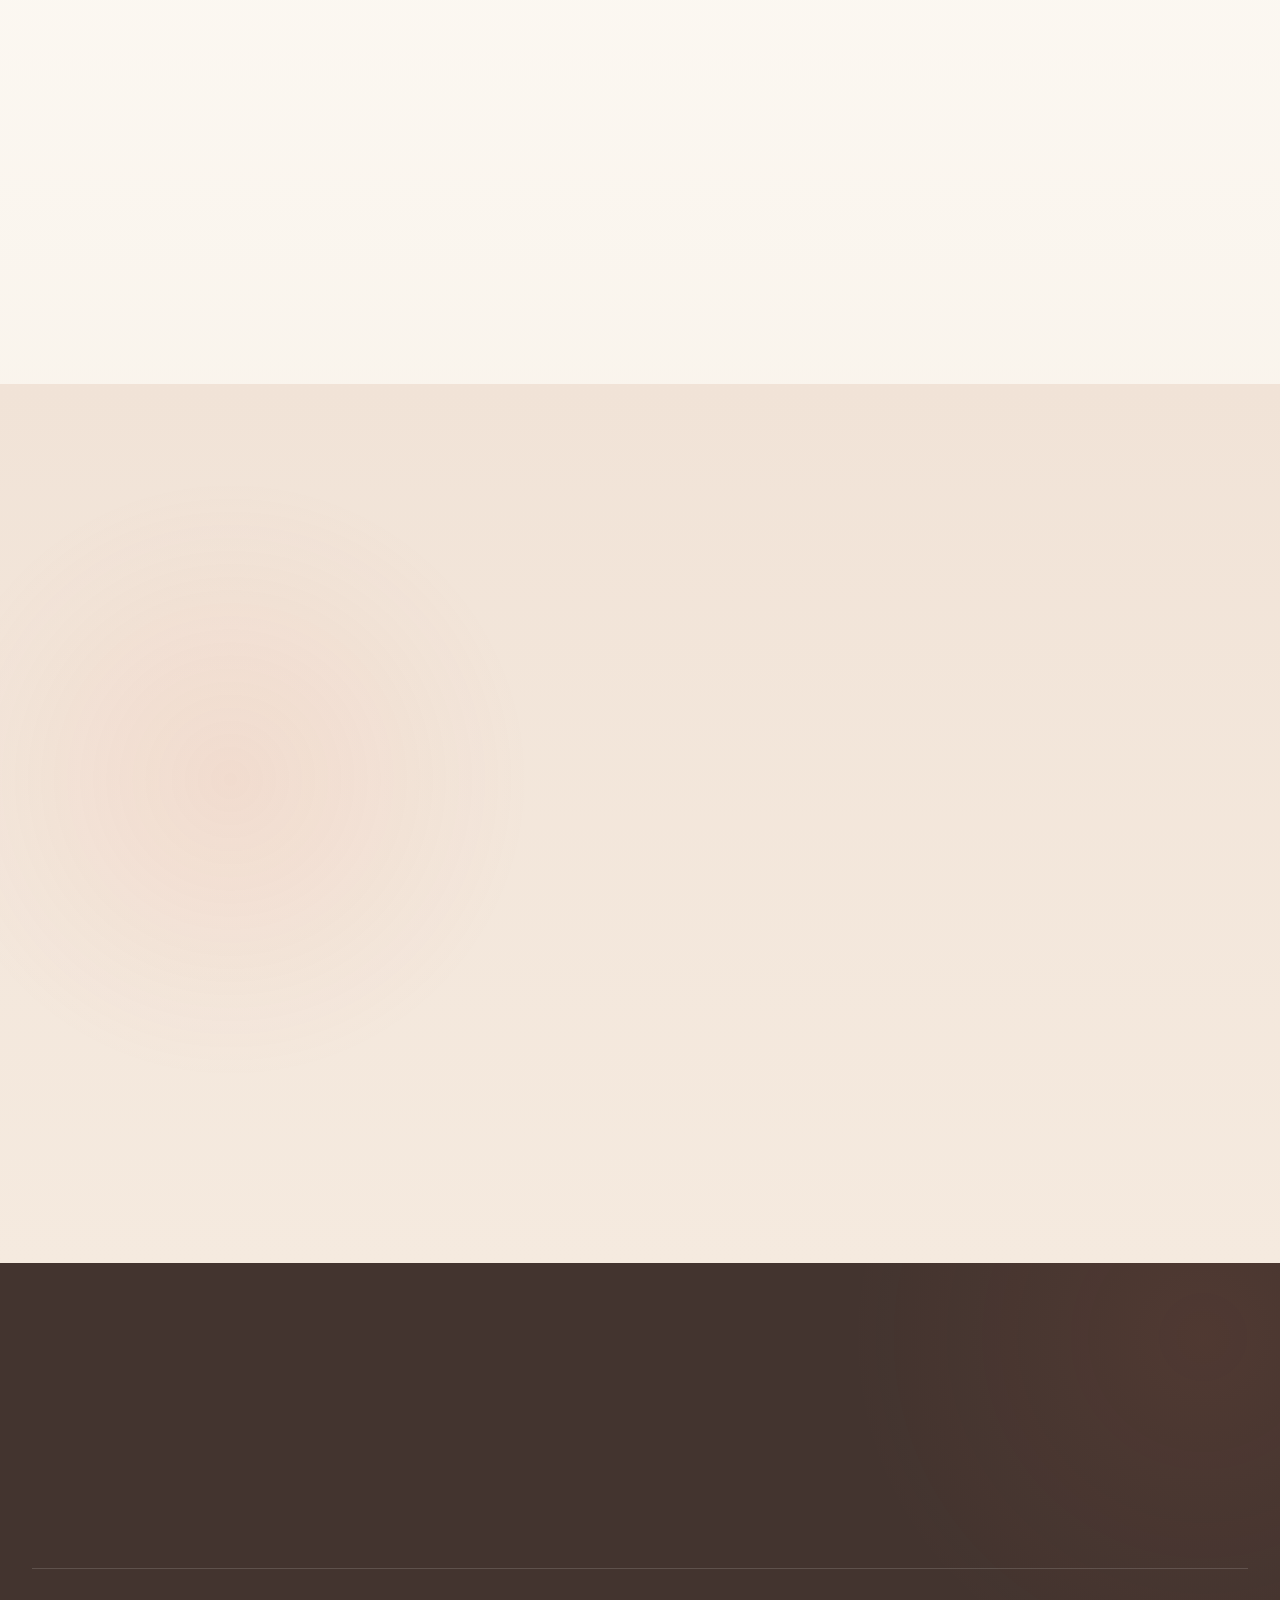
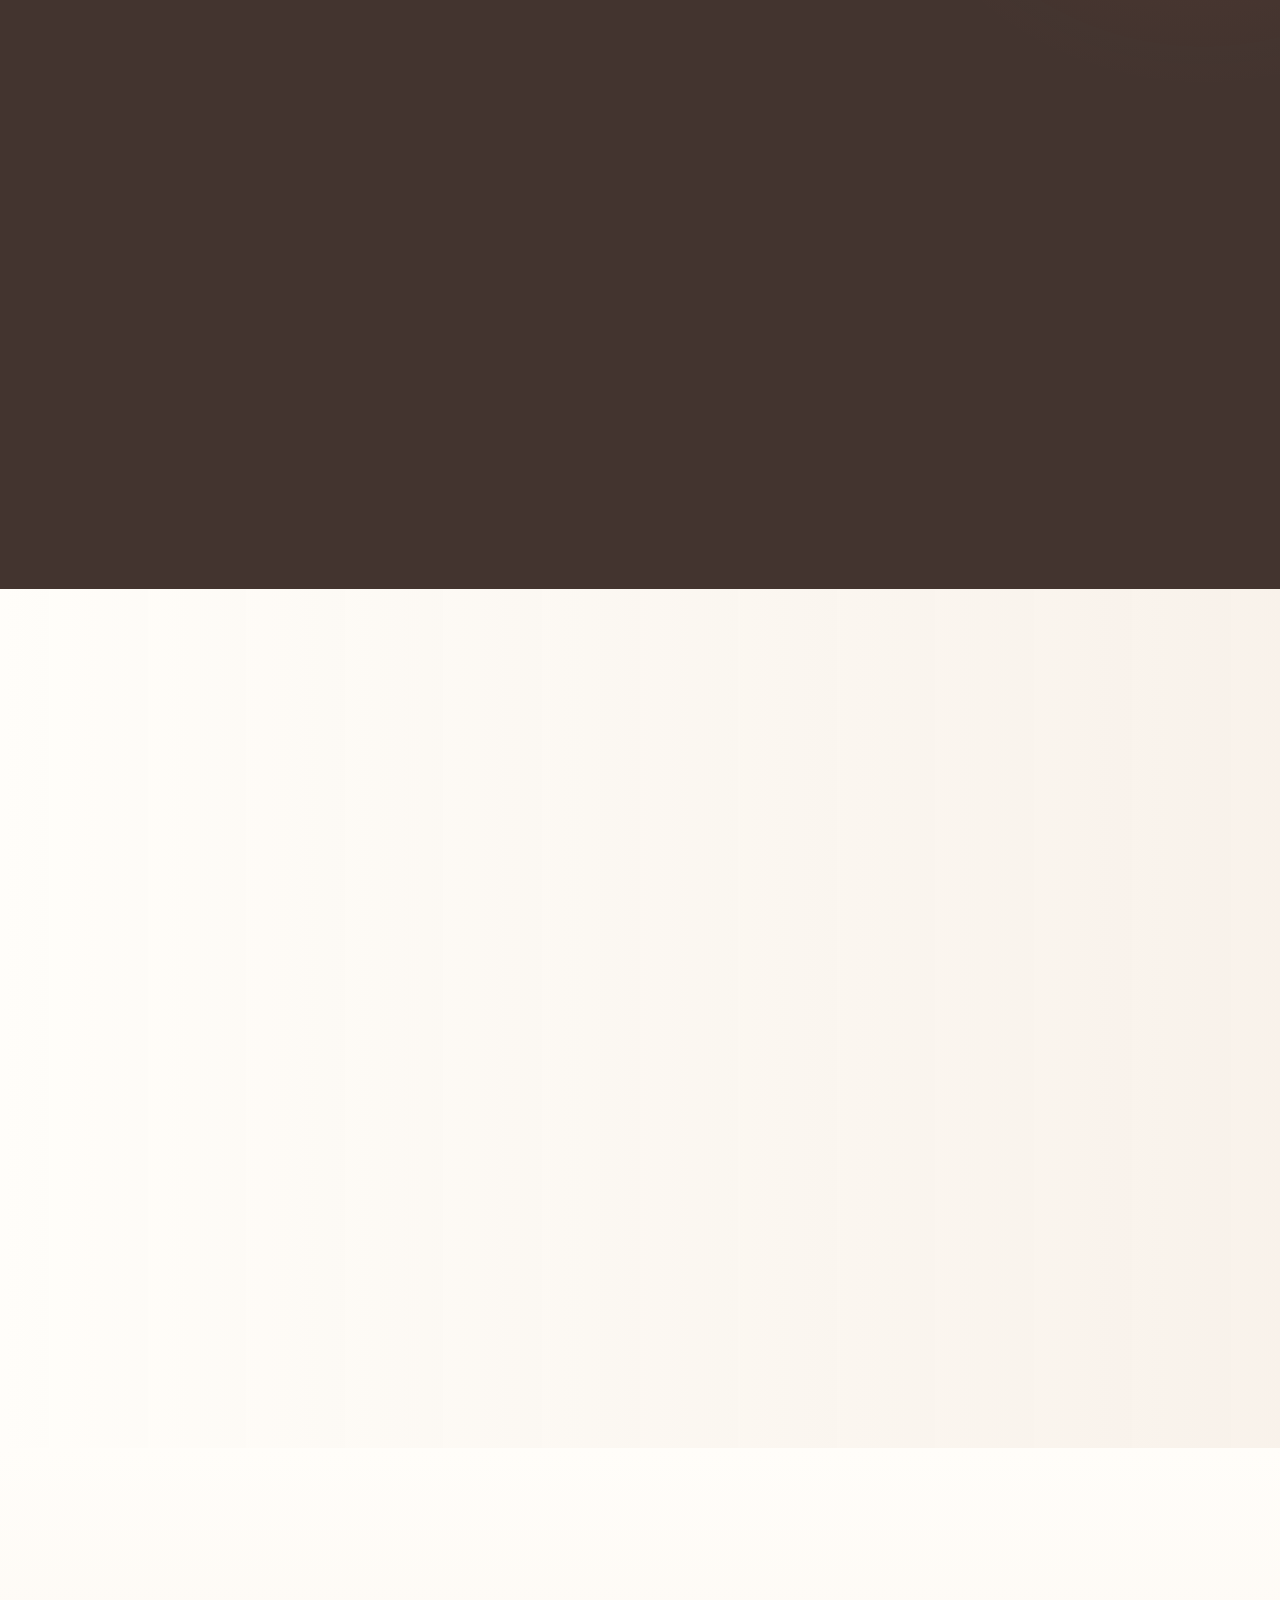
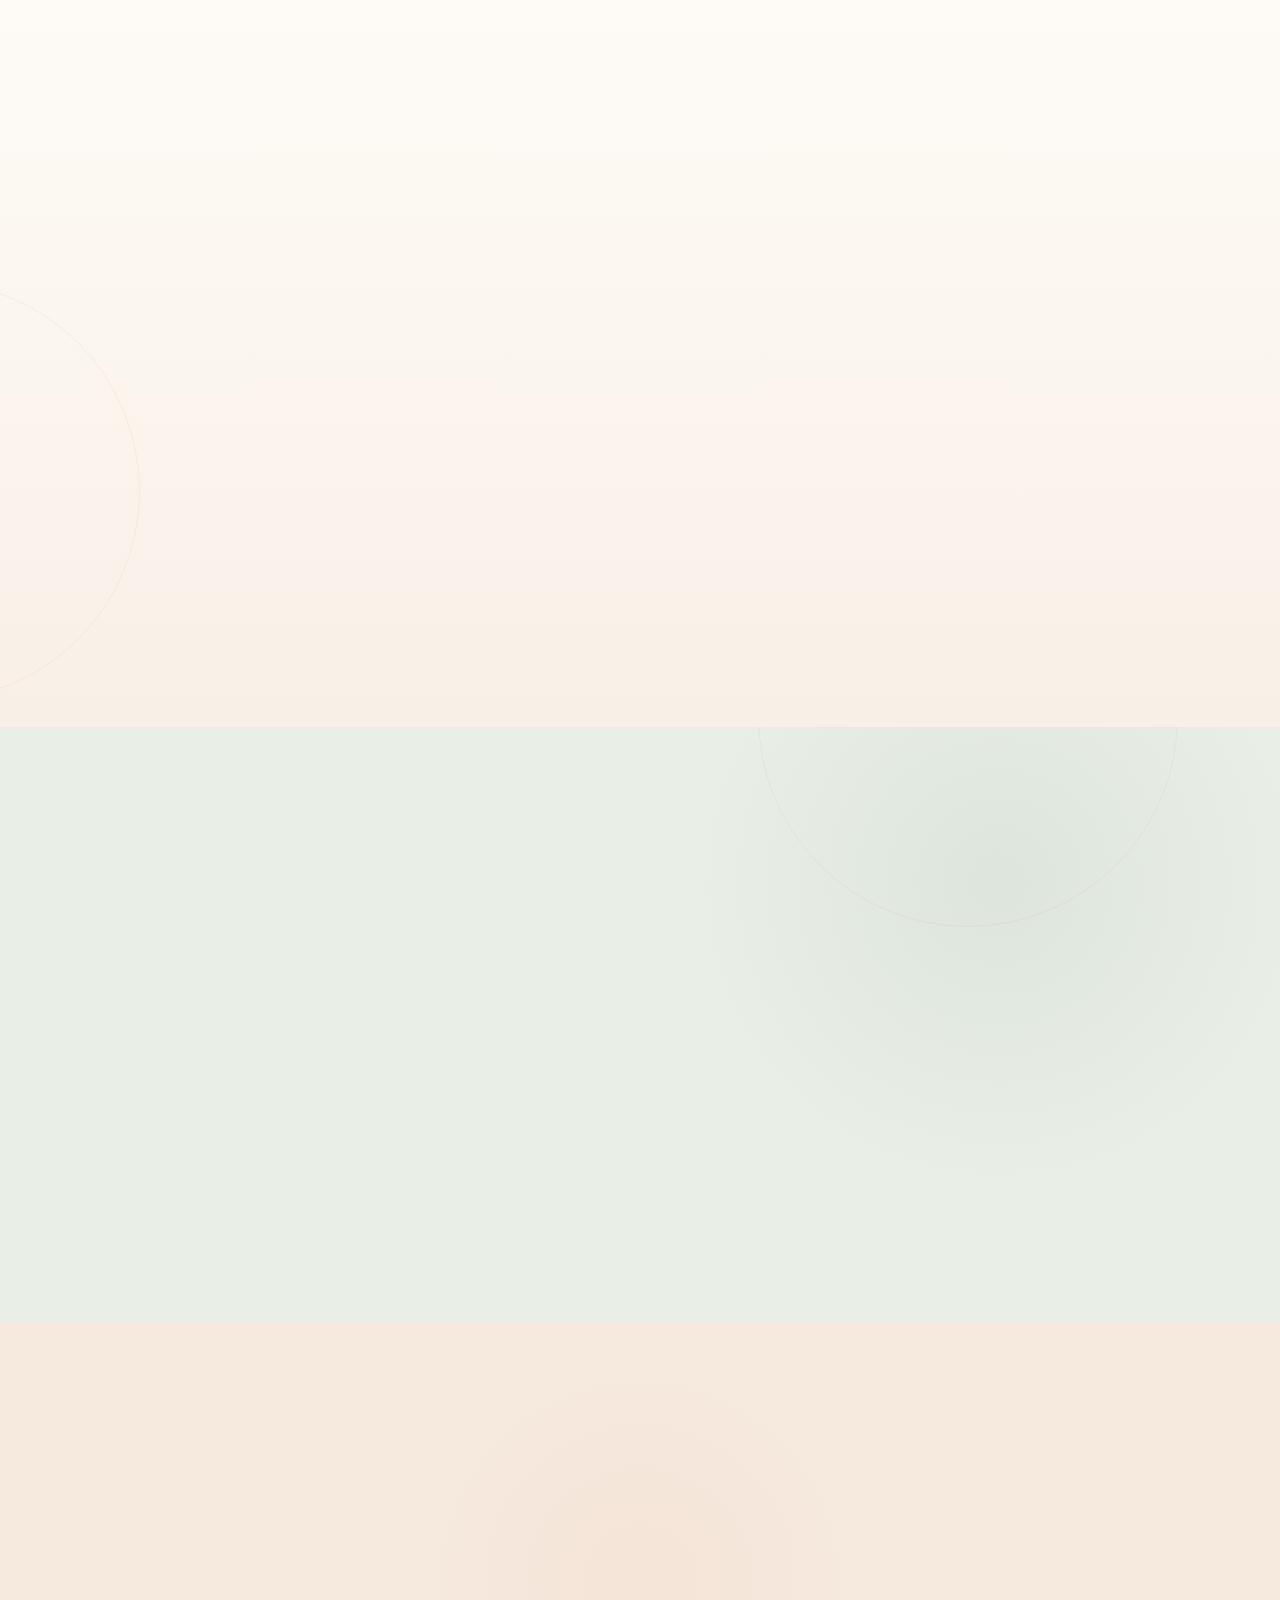
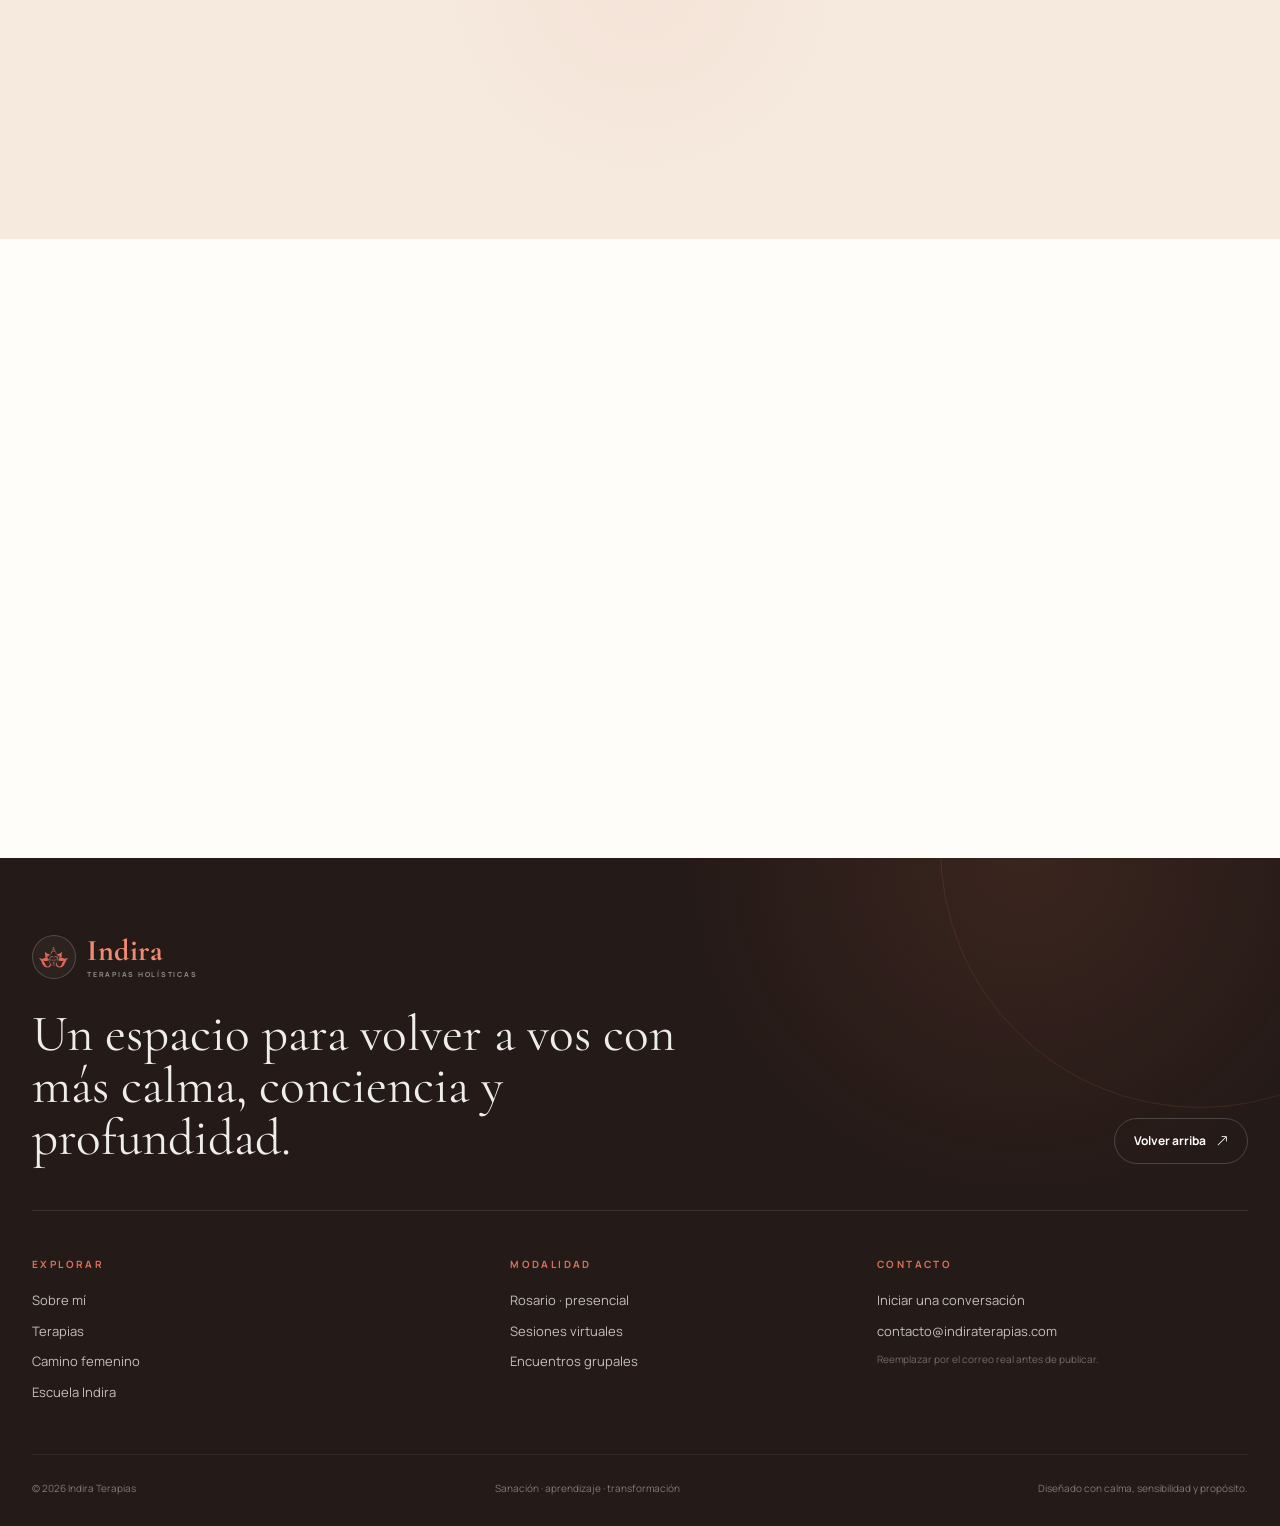
==== commit d23b4071: "se agregan varios html" ====
--- a/index.html
+++ b/index.html
@@ -2,330 +2,275 @@
 <html lang="es">
 <head>
   <meta charset="UTF-8">
-
-  <meta
-    name="viewport"
-    content="width=device-width, initial-scale=1.0"
-  >
-
+  <meta name="viewport" content="width=device-width, initial-scale=1.0">
   <title>Indira Terapias | Sanación, formación y conexión</title>
-
-  <meta
-    name="description"
-    content="Indira Terapias acompaña procesos de transformación, autoconocimiento y reconexión mediante terapias holísticas, formaciones y experiencias grupales."
-  >
-
-  <!-- Tipografías -->
+  <meta name="description" content="Indira Terapias acompaña procesos de transformación, autoconocimiento y reconexión mediante terapias holísticas, formaciones y experiencias grupales.">
   <link rel="preconnect" href="https://fonts.googleapis.com">
   <link rel="preconnect" href="https://fonts.gstatic.com" crossorigin>
-
-  <link
-    href="https://fonts.googleapis.com/css2?family=Cormorant+Garamond:wght@500;600;700&family=Manrope:wght@400;500;600;700&display=swap"
-    rel="stylesheet"
-  >
-
-  <!-- Bootstrap -->
-  <link
-    href="https://cdn.jsdelivr.net/npm/bootstrap@5.3.3/dist/css/bootstrap.min.css"
-    rel="stylesheet"
-  >
-  <!-- Bootstrap Icons -->
-  <link
-  rel="stylesheet"
-  href="https://cdn.jsdelivr.net/npm/bootstrap-icons@1.11.3/font/bootstrap-icons.min.css"
-  >
-
-  <!-- CSS propio compilado desde SCSS -->
+  <link href="https://fonts.googleapis.com/css2?family=Cormorant+Garamond:wght@500;600;700&family=Manrope:wght@400;500;600;700&display=swap" rel="stylesheet">
+  <link href="https://cdn.jsdelivr.net/npm/bootstrap@5.3.3/dist/css/bootstrap.min.css" rel="stylesheet">
+  <link rel="stylesheet" href="https://cdn.jsdelivr.net/npm/bootstrap-icons@1.11.3/font/bootstrap-icons.min.css">
+  <link rel="icon" type="image/png" href="./img/favicon.png">
   <link rel="stylesheet" href="./css/style.css">
 </head>
-
-<body>
-
-  <!-- HEADER -->
+<body class="home-page">
   <header class="site-header">
     <nav class="navbar navbar-expand-lg">
       <div class="container">
-
-        <a class="brand" href="#inicio" aria-label="Ir al inicio">
-          <span class="brand-symbol">ॐ</span>
-
-          <span class="brand-copy">
-            <strong>Indira</strong>
-            <small>Terapias holísticas</small>
-          </span>
+        <a class="brand" href="index.html" aria-label="Ir al inicio">
+          <span class="brand-mark"><img src="img/indira-mark.png" alt="" aria-hidden="true"></span>
+          <span class="brand-copy"><strong>Indira</strong><small>Terapias holísticas</small></span>
         </a>
-
-        <button
-          class="navbar-toggler"
-          type="button"
-          data-bs-toggle="collapse"
-          data-bs-target="#menuPrincipal"
-          aria-controls="menuPrincipal"
-          aria-expanded="false"
-          aria-label="Abrir menú"
-        >
+        <button class="navbar-toggler" type="button" data-bs-toggle="collapse" data-bs-target="#menuPrincipal" aria-controls="menuPrincipal" aria-expanded="false" aria-label="Abrir menú">
           <span class="navbar-toggler-icon"></span>
         </button>
-
-        <div
-          class="collapse navbar-collapse"
-          id="menuPrincipal"
-        >
+        <div class="collapse navbar-collapse" id="menuPrincipal">
           <ul class="navbar-nav ms-auto align-items-lg-center">
-            <li class="nav-item">
-              <a class="nav-link" href="#inicio">Inicio</a>
-            </li>
-
-            <li class="nav-item">
-              <a class="nav-link" href="#sobre-mi">Sobre mí</a>
-            </li>
-
-            <li class="nav-item">
-              <a class="nav-link" href="#terapias">Terapias</a>
-            </li>
-
-            <li class="nav-item">
-              <a class="nav-link" href="#camino-femenino">
-                Camino femenino
-              </a>
-            </li>
-
-            <li class="nav-item">
-              <a class="nav-link" href="#formaciones">
-                Escuela Indira
-              </a>
-            </li>
-
-            <li class="nav-item ms-lg-3">
-              <a class="btn btn-primary-custom" href="#contacto">
-                Consultar
-              </a>
-            </li>
+            <li class="nav-item"><a class="nav-link" href="index.html">Inicio</a></li>
+            <li class="nav-item"><a class="nav-link" href="sobre-mi.html">Sobre mí</a></li>
+            <li class="nav-item"><a class="nav-link" href="terapias.html">Terapias</a></li>
+            <li class="nav-item"><a class="nav-link" href="camino-femenino.html">Camino femenino</a></li>
+            <li class="nav-item"><a class="nav-link" href="escuela-indira.html">Escuela Indira</a></li>
+            <li class="nav-item ms-lg-3"><a class="btn btn-primary-custom" href="contacto.html">Consultar</a></li>
           </ul>
         </div>
-
       </div>
     </nav>
   </header>
 
   <main>
-
-    <!-- HERO -->
     <section class="hero" id="inicio">
-      <div class="hero-decoration hero-decoration-one"></div>
-      <div class="hero-decoration hero-decoration-two"></div>
-
-      <div class="container">
-        <div class="row align-items-center min-vh-100 g-5">
-
-          <div class="col-lg-7">
-            <div class="hero-content">
-
-              <p class="eyebrow">
-                Rosario · Sesiones presenciales y virtuales
-              </p>
-
-              <h1>
-                Un espacio para sanar, aprender y habitarte plenamente.
-              </h1>
-
-              <p class="hero-description">
-                En Indira Terapias acompaño procesos de transformación,
-                autoconocimiento y reconexión a través de terapias
-                holísticas, formación espiritual y experiencias grupales.
-              </p>
-
-              <div class="hero-actions">
-                <a
-                  class="btn btn-primary-custom"
-                  href="#accesos"
-                >
-                  Explorar propuestas
-                </a>
-
-                <a
-                  class="btn btn-secondary-custom"
-                  href="#sobre-mi"
-                >
-                  Conocer a Alejandra
-                </a>
+      <div class="hero-orbit orbit-one"></div>
+      <div class="hero-orbit orbit-two"></div>
+      <span class="hero-spark spark-one">✦</span>
+      <span class="hero-spark spark-two">✧</span>
+      <div class="container">
+        <div class="hero-grid">
+          <div class="hero-content reveal">
+            <p class="eyebrow">Rosario · Sesiones presenciales y virtuales</p>
+            <h1>Sanación, transformación y conexión con tu esencia</h1>
+            <p class="hero-description">Un espacio creado para acompañarte en procesos de bienestar, autoconocimiento y expansión personal.</p>
+            <div class="hero-actions">
+              <a class="btn btn-primary-custom" href="terapias.html">Explorar propuestas <i class="bi bi-arrow-down-right"></i></a>
+              <a class="btn btn-secondary-custom" href="sobre-mi.html">Conocer a Alejandra</a>
+            </div>
+            <div class="hero-notes">
+              <span><i class="bi bi-heart"></i> Acompañamiento personalizado</span>
+              <span><i class="bi bi-flower2"></i> Mirada integral</span>
+            </div>
+          </div>
+
+          <div class="hero-art reveal delay-1" aria-label="Identidad visual de Indira Terapias">
+            <div class="hero-emblem-wrap">
+              <div class="hero-emblem hero-emblem-logo">
+                <img class="hero-logo-lockup" src="img/indira-logo-lockup.png" alt="Indira · Sesiones y cursos holísticos">
               </div>
-
-              <div class="hero-details">
-                <span>✦ Acompañamiento personalizado</span>
-                <span>✦ Bienestar integral</span>
-              </div>
-
-            </div>
-          </div>
-
-          <div class="col-lg-5">
-            <div class="hero-visual">
-
-              <div class="hero-emblem">
-                <span class="hero-emblem-symbol">ॐ</span>
-
-                <p>Sesiones y cursos holísticos</p>
-
-                <h2>Indira</h2>
-
-                <span class="hero-emblem-line"></span>
-
-                <small>
-                  Sanación · Aprendizaje · Transformación
-                </small>
-              </div>
-
-              <span class="floating-star floating-star-one">✦</span>
-              <span class="floating-star floating-star-two">✧</span>
-
-            </div>
-          </div>
-
-        </div>
-      </div>
-    </section>
-
-   <!-- ACCESOS PRINCIPALES -->
-<section class="main-access" id="accesos">
-  <div class="container">
-
-    <div class="main-access-intro">
-      <div class="main-access-heading">
-        <p class="section-kicker">Elegí tu camino</p>
-
-        <h2>
-          Diferentes formas de acompañar tu proceso.
-        </h2>
-      </div>
-
-      <p class="main-access-description">
-        Cada propuesta ofrece un espacio diferente de exploración,
-        aprendizaje y transformación, respetando tu momento y tu propio recorrido.
-      </p>
+            </div>
+            <div class="hero-caption"><span>01</span><p>Un camino suave, profundo y propio.</p></div>
+          </div>
+        </div>
+      </div>
+      <a class="scroll-cue" href="#accesos" aria-label="Bajar a las propuestas"><span>Descubrir</span><i class="bi bi-arrow-down"></i></a>
+    </section>
+
+    <section class="main-access" id="accesos">
+      <div class="container">
+        <div class="section-intro section-intro-access reveal">
+          <div class="section-intro-copy">
+            <p class="section-kicker">Elegí tu camino</p>
+            <h2>Diferentes formas de acompañar tu proceso.</h2>
+          </div>
+          <div class="section-brand-lockup" aria-hidden="true">
+            <img src="img/indira-logo-lockup.png" alt="" class="section-logo-lockup">
+          </div>
+          <p class="section-intro-text">Cada propuesta abre un espacio distinto de exploración, aprendizaje y transformación, respetando tu momento y tu propio recorrido.</p>
+        </div>
+
+        <div class="access-stack">
+          <a class="access-card access-card-row access-card-featured reveal" href="terapias.html">
+            <span class="access-icon"><i class="bi bi-flower1"></i></span>
+            <span class="access-number">01</span>
+            <div class="access-content">
+              <p class="access-category">Bienestar y armonización</p>
+              <h3>Terapias individuales</h3>
+              <p class="access-description">Espacios personalizados para armonizar tu energía, encontrar claridad y reconectar con tu bienestar integral.</p>
+            </div>
+            <span class="access-link">Conocer terapias <i class="bi bi-arrow-up-right"></i></span>
+          </a>
+
+          <a class="access-card access-card-row access-card-feminine reveal delay-1" href="camino-femenino.html">
+            <span class="access-icon"><i class="bi bi-moon-stars"></i></span>
+            <span class="access-number">02</span>
+            <div class="access-content">
+              <p class="access-category">Cuerpo, ciclos y linajes</p>
+              <h3>Acompañamiento femenino</h3>
+              <p class="access-description">Un camino para escuchar el cuerpo, sanar memorias y reconectar con tu sabiduría interior.</p>
+            </div>
+            <span class="access-link">Explorar el camino <i class="bi bi-arrow-up-right"></i></span>
+          </a>
+
+          <a class="access-card access-card-row access-card-school reveal delay-2" href="escuela-indira.html">
+            <span class="access-icon"><i class="bi bi-book"></i></span>
+            <span class="access-number">03</span>
+            <div class="access-content">
+              <p class="access-category">Escuela Indira</p>
+              <h3>Formaciones</h3>
+              <p class="access-description">Herramientas terapéuticas, energéticas y espirituales para aprender, profundizar y expandir tu camino.</p>
+            </div>
+            <span class="access-link">Ver formaciones <i class="bi bi-arrow-up-right"></i></span>
+          </a>
+
+          <a class="access-card access-card-row access-card-events reveal delay-3" href="experiencias.html">
+            <span class="access-icon"><i class="bi bi-stars"></i></span>
+            <span class="access-number">04</span>
+            <div class="access-content">
+              <p class="access-category">Encuentros compartidos</p>
+              <h3>Eventos y experiencias</h3>
+              <p class="access-description">Ceremonias y experiencias grupales creadas para conectar, compartir y transformar.</p>
+            </div>
+            <span class="access-link">Descubrir experiencias <i class="bi bi-arrow-up-right"></i></span>
+          </a>
+        </div>
+      </div>
+    </section>
+
+    <section class="about" id="sobre-mi">
+      <div class="container">
+        <div class="about-grid">
+          <div class="about-portrait reveal">
+            <div class="portrait-frame">
+              <div class="portrait-art"><img src="img/indira-mark-white.png" alt="" aria-hidden="true"><p>Presencia · escucha · transformación</p></div>
+            </div>
+            <div class="portrait-note"><span>Desde el corazón</span><strong>Un acompañamiento cercano y consciente.</strong></div>
+          </div>
+          <div class="about-copy reveal delay-1">
+            <p class="section-kicker">Sobre mí</p>
+            <h2>Sostener procesos con sensibilidad, presencia y verdad.</h2>
+            <p class="lead">Soy Alejandra Centeno, terapeuta holística, profesora de yoga, terapeuta menstrual, docente y facilitadora de espacios de transformación personal y espiritual.</p>
+            <p>Hace más de 15 años acompaño personas integrando herramientas energéticas, espirituales y terapéuticas para brindar procesos personalizados de transformación.</p>
+            <div class="about-values">
+              <div><span>01</span><h3>Escucha profunda</h3><p>Un espacio cuidado para poder nombrar, sentir y comprender.</p></div>
+              <div><span>02</span><h3>Mirada integral</h3><p>Cuerpo, emoción, energía y conciencia trabajando en conjunto.</p></div>
+            </div>
+            <a class="text-link" href="contacto.html">Conversemos sobre tu proceso <i class="bi bi-arrow-right"></i></a>
+          </div>
+        </div>
+      </div>
+    </section>
+
+    <section class="therapies" id="terapias">
+      <div class="container">
+        <div class="section-intro section-intro-light reveal">
+          <div><p class="section-kicker">Terapias</p><h2>Terapias para armonizar, comprender y reconectar.</h2></div>
+          <p>Espacios de armonización, limpieza, claridad y reconexión energética adaptados a cada proceso.</p>
+        </div>
+        <div class="therapy-list">
+          <article class="therapy-row reveal"><span class="therapy-index">01</span><div><p class="therapy-tag">Energía y armonización</p><h3>Reiki</h3></div><p>Una práctica suave para liberar tensión, aquietar la mente y restablecer el flujo de energía vital.</p><span class="therapy-icon"><i class="bi bi-sun"></i></span></article>
+          <article class="therapy-row reveal"><span class="therapy-index">02</span><div><p class="therapy-tag">Claridad y orientación</p><h3>Tarot terapéutico</h3></div><p>Una lectura consciente para iluminar procesos, reconocer patrones y abrir nuevas posibilidades.</p><span class="therapy-icon"><i class="bi bi-stars"></i></span></article>
+          <article class="therapy-row reveal"><span class="therapy-index">03</span><div><p class="therapy-tag">Presencia y calma</p><h3>Alma Raíz</h3></div><p>Prácticas para volver al cuerpo, regular el mundo interno y cultivar una presencia más amorosa.</p><span class="therapy-icon"><i class="bi bi-circle-half"></i></span></article>
+          <article class="therapy-row reveal"><span class="therapy-index">04</span><div><p class="therapy-tag">Sabiduría simbólica</p><h3>Tameana</h3></div><p>Un lenguaje ancestral para explorar preguntas, movimientos y aprendizajes del presente.</p><span class="therapy-icon"><i class="bi bi-diamond"></i></span></article>
+        </div>
+      </div>
+    </section>
+
+    <section class="feminine" id="camino-femenino">
+      <div class="container">
+        <div class="feminine-grid">
+          <div class="feminine-copy reveal">
+            <p class="section-kicker">Camino femenino</p>
+            <h2>Escuchar el cuerpo también es volver a casa.</h2>
+            <p>Un recorrido de reconexión con tus ciclos, memorias y sabiduría corporal. Un espacio para habitarte sin exigencias y recuperar tu propia voz.</p>
+            <ul>
+              <li><span>✦</span> Terapia del útero y memoria femenina</li>
+              <li><span>✦</span> Reconexión con ciclos y ritmos internos</li>
+              <li><span>✦</span> Círculos y encuentros de mujeres</li>
+            </ul>
+            <a class="btn btn-secondary-custom" href="contacto.html">Quiero conocer este camino</a>
+          </div>
+          <div class="feminine-art reveal delay-1">
+            <svg viewBox="0 0 600 720" role="img" aria-label="Ilustración orgánica del camino femenino">
+              <path d="M300 75c124 0 220 104 220 232 0 176-130 286-220 345-90-59-220-169-220-345C80 179 176 75 300 75Z" fill="none" stroke="currentColor" stroke-width="2" opacity=".42"/>
+              <path d="M300 126c94 0 168 80 168 179 0 135-97 221-168 270-71-49-168-135-168-270 0-99 74-179 168-179Z" fill="none" stroke="currentColor" stroke-width="1.6" opacity=".3"/>
+              <circle cx="300" cy="300" r="92" fill="none" stroke="currentColor" stroke-width="1.4" opacity=".28"/>
+              <path d="M300 208c-55 39-74 90-57 153 13 48 42 84 57 103 15-19 44-55 57-103 17-63-2-114-57-153Z" fill="currentColor" opacity=".13"/>
+              <path d="M300 240v210M250 320c38 6 62 27 72 64M350 320c-38 6-62 27-72 64" fill="none" stroke="currentColor" stroke-width="2" opacity=".38"/>
+            </svg>
+            <div class="feminine-quote">“Tu cuerpo no es un problema a resolver, sino un territorio a escuchar.”</div>
+          </div>
+        </div>
+      </div>
+    </section>
+
+    <section class="school" id="formaciones">
+      <div class="container">
+        <div class="school-shell">
+          <div class="school-heading reveal"><p class="section-kicker">Escuela Indira</p><h2>Formaciones para aprender, expandirse y acompañar desde el corazón.</h2><p>Formaciones pensadas para quienes desean incorporar nuevas herramientas, profundizar su práctica o abrir un camino de servicio.</p></div>
+          <div class="school-cards">
+            <article class="school-card reveal"><span class="school-level">Formación inicial</span><h3>Reiki</h3><p>Fundamentos, práctica y herramientas para acompañar procesos energéticos con sensibilidad y presencia.</p><div class="school-meta"><span><i class="bi bi-clock"></i> Modalidad a definir</span><span><i class="bi bi-people"></i> Cupos reducidos</span></div><a href="contacto.html">Solicitar información <i class="bi bi-arrow-up-right"></i></a></article>
+            <article class="school-card reveal delay-1"><span class="school-level">Profundización</span><h3>Tarot terapéutico</h3><p>Un recorrido simbólico y vivencial para aprender a leer desde la conciencia, la escucha y la integración.</p><div class="school-meta"><span><i class="bi bi-clock"></i> Modalidad a definir</span><span><i class="bi bi-journal-text"></i> Material incluido</span></div><a href="contacto.html">Solicitar información <i class="bi bi-arrow-up-right"></i></a></article>
+          </div>
+        </div>
+      </div>
+    </section>
+
+    <section class="experiences" id="experiencias">
+      <div class="container">
+        <div class="experience-grid">
+          <div class="experience-copy reveal"><p class="section-kicker">Eventos y experiencias</p><h2>Transformá un encuentro especial en una experiencia de conexión y bienestar.</h2><p>Experiencias grupales, ceremonias y encuentros para compartir, aprender y crear comunidad desde un lugar cuidado y auténtico.</p><a class="text-link" href="contacto.html">Ver experiencias y próximos encuentros <i class="bi bi-arrow-right"></i></a></div>
+          <div class="experience-stats reveal delay-1"><div><strong>Presencial</strong><span>Rosario y alrededores</span></div><div><strong>Virtual</strong><span>Encuentros desde cualquier lugar</span></div><div><strong>Grupal</strong><span>Espacios íntimos y cuidados</span></div></div>
+        </div>
+      </div>
+    </section>
+
+    <section class="testimonial">
+      <div class="container"><div class="testimonial-card reveal"><span class="quote-mark">“</span><blockquote>Indira es un espacio para recordar que no tenemos que tener todas las respuestas para empezar a escucharnos.</blockquote><p>Una invitación a volver a vos, con más suavidad y conciencia.</p></div></div>
+    </section>
+
+    <section class="contact" id="contacto">
+      <div class="container">
+        <div class="contact-shell reveal">
+          <div class="contact-copy"><p class="section-kicker">Empezá por una conversación</p><h2>Contame qué estás atravesando.</h2><p>Podemos conversar para encontrar la propuesta que mejor acompañe tu momento. No necesitás tener todo claro para dar el primer paso.</p><div class="contact-options"><span><i class="bi bi-geo-alt"></i> Rosario · presencial</span><span><i class="bi bi-camera-video"></i> Sesiones virtuales</span></div></div>
+          <div class="contact-actions"><a class="btn btn-primary-custom btn-large" href="contacto.html">Ver formas de contacto <i class="bi bi-envelope"></i></a><p>WhatsApp, Instagram y consultas desde un solo lugar.</p></div>
+        </div>
+      </div>
+    </section>
+  </main>
+
+  <footer class="site-footer">
+    <div class="container">
+      <div class="footer-hero">
+        <div>
+          <a class="brand brand-light" href="#inicio"><span class="brand-mark"><img src="img/indira-mark.png" alt="" aria-hidden="true"></span><span class="brand-copy"><strong>Indira</strong><small>Terapias holísticas</small></span></a>
+          <p class="footer-statement">Un espacio para volver a vos con más calma, conciencia y profundidad.</p>
+        </div>
+        <a class="footer-up" href="#inicio">Volver arriba <i class="bi bi-arrow-up-right"></i></a>
+      </div>
+      <div class="footer-grid">
+        <div>
+          <span class="footer-label">Explorar</span>
+          <a href="sobre-mi.html">Sobre mí</a>
+          <a href="terapias.html">Terapias</a>
+          <a href="camino-femenino.html">Camino femenino</a>
+          <a href="escuela-indira.html">Escuela Indira</a>
+        </div>
+        <div>
+          <span class="footer-label">Modalidad</span>
+          <p>Rosario · presencial</p>
+          <p>Sesiones virtuales</p>
+          <p>Encuentros grupales</p>
+        </div>
+        <div>
+          <span class="footer-label">Contacto</span>
+          <a href="contacto.html">Iniciar una conversación</a>
+          <a href="contacto.html">contacto@indiraterapias.com</a>
+          <small>Reemplazar por el correo real antes de publicar.</small>
+        </div>
+      </div>
+      <div class="footer-bottom"><span>© 2026 Indira Terapias</span><span>Sanación · aprendizaje · transformación</span><span>Diseñado con calma, sensibilidad y propósito.</span></div>
     </div>
-
-    <div class="access-grid">
-
-      <!-- TERAPIAS INDIVIDUALES -->
-      <a class="access-card" href="#terapias">
-        <div class="access-card-top">
-          <span class="access-icon" aria-hidden="true">
-            <i class="bi bi-flower1"></i>
-          </span>
-
-          <span class="access-number">01</span>
-        </div>
-
-        <div class="access-content">
-          <p class="access-category">Bienestar y armonización</p>
-
-          <h3>Terapias individuales</h3>
-
-          <p class="access-description">
-            Espacios personalizados para armonizar tu energía,
-            encontrar claridad y reconectar con tu bienestar integral.
-          </p>
-        </div>
-
-        <span class="access-link">
-          Conocer terapias
-          <i class="bi bi-arrow-up-right" aria-hidden="true"></i>
-        </span>
-      </a>
-
-      <!-- ACOMPAÑAMIENTO FEMENINO -->
-      <a class="access-card access-card-feminine" href="#camino-femenino">
-        <div class="access-card-top">
-          <span class="access-icon" aria-hidden="true">
-            <i class="bi bi-moon-stars"></i>
-          </span>
-
-          <span class="access-number">02</span>
-        </div>
-
-        <div class="access-content">
-          <p class="access-category">Cuerpo, ciclos y linajes</p>
-
-          <h3>Acompañamiento femenino</h3>
-
-          <p class="access-description">
-            Un camino para escuchar el cuerpo, sanar memorias
-            y reconectar con tu sabiduría interior.
-          </p>
-        </div>
-
-        <span class="access-link">
-          Explorar el camino
-          <i class="bi bi-arrow-up-right" aria-hidden="true"></i>
-        </span>
-      </a>
-
-      <!-- FORMACIONES -->
-      <a class="access-card access-card-school" href="#formaciones">
-        <div class="access-card-top">
-          <span class="access-icon" aria-hidden="true">
-            <i class="bi bi-book"></i>
-          </span>
-
-          <span class="access-number">03</span>
-        </div>
-
-        <div class="access-content">
-          <p class="access-category">Escuela Indira</p>
-
-          <h3>Formaciones</h3>
-
-          <p class="access-description">
-            Herramientas terapéuticas, energéticas y espirituales
-            para aprender, profundizar y expandir tu camino.
-          </p>
-        </div>
-
-        <span class="access-link">
-          Ver formaciones
-          <i class="bi bi-arrow-up-right" aria-hidden="true"></i>
-        </span>
-      </a>
-
-      <!-- CÍRCULOS Y EVENTOS -->
-      <a class="access-card access-card-events" href="#experiencias">
-        <div class="access-card-top">
-          <span class="access-icon" aria-hidden="true">
-            <i class="bi bi-stars"></i>
-          </span>
-
-          <span class="access-number">04</span>
-        </div>
-
-        <div class="access-content">
-          <p class="access-category">Encuentros compartidos</p>
-
-          <h3>Círculos y eventos</h3>
-
-          <p class="access-description">
-            Ceremonias, círculos y experiencias grupales creadas
-            para conectar, compartir y transformar.
-          </p>
-        </div>
-
-        <span class="access-link">
-          Descubrir experiencias
-          <i class="bi bi-arrow-up-right" aria-hidden="true"></i>
-        </span>
-      </a>
-
-    </div>
-  </div>
-</section>
-  </main>
-
-  <!-- Bootstrap JS -->
-  <script
-    src="https://cdn.jsdelivr.net/npm/bootstrap@5.3.3/dist/js/bootstrap.bundle.min.js"
-  ></script>
-
-  <!-- JavaScript propio -->
+  </footer>
+
+  <script src="https://cdn.jsdelivr.net/npm/bootstrap@5.3.3/dist/js/bootstrap.bundle.min.js"></script>
   <script src="./js/main.js"></script>
 </body>
-</html>+</html>
--- a/css/style.css
+++ b/css/style.css
@@ -1,276 +1,697 @@
 @charset "UTF-8";
 :root {
-  /* Colores principales */
-  --color-cream: #fbf6ef;
-  --color-cream-dark: #f1e5d8;
-  --color-white: #fffdf9;
-  --color-coral: #e46547;
-  --color-coral-dark: #bd4e35;
-  --color-earth: #493a34;
-  --color-earth-soft: #74615a;
-  --color-sage: #9da993;
-  --color-gold: #c9a464;
-  /* Transparencias y bordes */
-  --color-border: rgba(73, 58, 52, 0.14);
-  --color-border-coral: rgba(228, 101, 71, 0.3);
-  /* Tipografías */
-  --font-heading: "Cormorant Garamond", serif;
-  --font-body: "Manrope", sans-serif;
-  /* Radios */
-  --radius-small: 14px;
-  --radius-medium: 22px;
-  --radius-large: 30px;
-  --radius-round: 999px;
-  /* Sombras */
-  --shadow-soft: 0 20px 60px rgba(73, 58, 52, 0.12);
-  --shadow-card: 0 18px 45px rgba(73, 58, 52, 0.09);
-  --shadow-button: 0 12px 28px rgba(228, 101, 71, 0.2);
-  /* Espaciados generales */
-  --section-space-desktop: 110px;
-  --section-space-tablet: 90px;
-  --section-space-mobile: 75px;
-  /* Transiciones */
-  --transition-fast: 0.25s ease;
-  --transition-medium: 0.35s ease;
-}
-
-h1,
-h2,
-h3,
-h4 {
-  overflow-wrap: normal;
-  text-wrap: balance;
+  --cream: #f7f0e7;
+  --paper: #fffdf9;
+  --paper-2: #fbf7f1;
+  --coral: #df7155;
+  --coral-dark: #b8523d;
+  --earth: #44352f;
+  --earth-soft: #78645c;
+  --sage: #8f9f8c;
+  --gold: #b99a67;
+  --rose: #b9857b;
+  --line: rgba(68,53,47,.12);
+  --heading: "Cormorant Garamond", serif;
+  --body: "Manrope", sans-serif;
+  --shadow: 0 24px 70px rgba(68,53,47,.10);
+}
+
+* {
+  box-sizing: border-box;
+}
+
+html {
+  scroll-behavior: smooth;
+}
+
+body {
+  margin: 0;
+  overflow-x: hidden;
+  background: var(--paper);
+  color: var(--earth);
+  font-family: var(--body);
+  -webkit-font-smoothing: antialiased;
+}
+
+a {
+  color: inherit;
+  text-decoration: none;
 }
 
 p {
-  overflow-wrap: break-word;
-}
-
-:root {
-  /* Colores principales */
-  --color-cream: #fbf6ef;
-  --color-cream-dark: #f1e5d8;
-  --color-white: #fffdf9;
-  --color-coral: #e46547;
-  --color-coral-dark: #bd4e35;
-  --color-earth: #493a34;
-  --color-earth-soft: #74615a;
-  --color-sage: #9da993;
-  --color-gold: #c9a464;
-  /* Transparencias y bordes */
-  --color-border: rgba(73, 58, 52, 0.14);
-  --color-border-coral: rgba(228, 101, 71, 0.3);
-  /* Tipografías */
-  --font-heading: "Cormorant Garamond", serif;
-  --font-body: "Manrope", sans-serif;
-  /* Radios */
-  --radius-small: 14px;
-  --radius-medium: 22px;
-  --radius-large: 30px;
-  --radius-round: 999px;
-  /* Sombras */
-  --shadow-soft: 0 20px 60px rgba(73, 58, 52, 0.12);
-  --shadow-card: 0 18px 45px rgba(73, 58, 52, 0.09);
-  --shadow-button: 0 12px 28px rgba(228, 101, 71, 0.2);
-  /* Espaciados generales */
-  --section-space-desktop: 110px;
-  --section-space-tablet: 90px;
-  --section-space-mobile: 75px;
-  /* Transiciones */
-  --transition-fast: 0.25s ease;
-  --transition-medium: 0.35s ease;
-}
-
-.btn-primary-custom,
-.btn-secondary-custom {
+  margin-top: 0;
+}
+
+.container {
+  max-width: 1240px;
+}
+
+.site-header {
+  position: fixed;
+  inset: 0 0 auto;
+  z-index: 1000;
+  border-bottom: 1px solid var(--line);
+  background: rgba(250, 246, 240, 0.88);
+  backdrop-filter: blur(18px);
+  transition: box-shadow 0.3s ease, background 0.3s ease;
+}
+
+.site-header.scrolled {
+  background: rgba(255, 253, 249, 0.96);
+  box-shadow: 0 10px 34px rgba(68, 53, 47, 0.06);
+}
+
+.navbar {
+  min-height: 82px;
+  padding: 9px 0;
+}
+
+.brand {
+  display: inline-flex;
+  align-items: center;
+  gap: 11px;
+}
+
+.brand-symbol {
+  display: grid;
+  width: 43px;
+  height: 43px;
+  place-items: center;
+  border: 1px solid rgba(223, 113, 85, 0.3);
+  border-radius: 50%;
+  color: var(--coral);
+  font-size: 23px;
+}
+
+.brand-copy {
+  display: flex;
+  flex-direction: column;
+  line-height: 1;
+}
+
+.brand-copy strong {
+  color: var(--coral);
+  font-family: var(--heading);
+  font-size: 30px;
+  font-weight: 700;
+  letter-spacing: 0.02em;
+}
+
+.brand-copy small {
+  margin-top: 5px;
+  color: var(--earth-soft);
+  font-size: 7px;
+  font-weight: 700;
+  letter-spacing: 0.25em;
+  text-transform: uppercase;
+}
+
+.navbar-nav {
+  gap: 2px;
+}
+
+.nav-link {
+  position: relative;
+  padding: 11px 13px !important;
+  color: var(--earth);
+  font-size: 12px;
+  font-weight: 600;
+}
+
+.nav-link::after {
+  position: absolute;
+  bottom: 4px;
+  left: 13px;
+  width: calc(100% - 26px);
+  height: 1px;
+  background: var(--coral);
+  content: "";
+  transform: scaleX(0);
+  transform-origin: right;
+  transition: transform 0.25s ease;
+}
+
+.nav-link:hover {
+  color: var(--coral);
+}
+
+.nav-link:hover::after {
+  transform: scaleX(1);
+  transform-origin: left;
+}
+
+.btn-primary-custom, .btn-secondary-custom {
   display: inline-flex;
   min-height: 50px;
   align-items: center;
   justify-content: center;
-  gap: 9px;
-  border-radius: var(--radius-round);
-  padding: 12px 25px;
+  gap: 10px;
+  border-radius: 999px;
+  padding: 13px 25px;
+  font-size: 13px;
+  font-weight: 700;
+  transition: transform 0.25s ease, background 0.25s ease, box-shadow 0.25s ease, color 0.25s ease;
+}
+
+.btn-primary-custom {
+  border: 1px solid var(--coral);
+  background: var(--coral);
+  color: white;
+  box-shadow: 0 13px 30px rgba(223, 113, 85, 0.2);
+}
+
+.btn-primary-custom:hover {
+  border-color: var(--coral-dark);
+  background: var(--coral-dark);
+  color: white;
+  box-shadow: 0 18px 38px rgba(184, 82, 61, 0.24);
+  transform: translateY(-3px);
+}
+
+.btn-secondary-custom {
+  border: 1px solid rgba(68, 53, 47, 0.22);
+  background: rgba(255, 255, 255, 0.38);
+  color: var(--earth);
+}
+
+.btn-secondary-custom:hover {
+  border-color: var(--earth);
+  background: var(--earth);
+  color: white;
+  transform: translateY(-3px);
+}
+
+.btn-large {
+  min-height: 58px;
+  padding-inline: 31px;
   font-size: 14px;
+}
+
+.text-link {
+  display: inline-flex;
+  align-items: center;
+  gap: 10px;
+  border-bottom: 1px solid rgba(68, 53, 47, 0.34);
+  padding-bottom: 6px;
+  font-size: 13px;
   font-weight: 700;
-  line-height: 1;
-}
-
-.btn-primary-custom {
-  border: 1px solid var(--color-coral);
-  background: var(--color-coral);
-  color: var(--color-white);
-  box-shadow: var(--shadow-button);
-}
-.btn-primary-custom:hover, .btn-primary-custom:focus-visible {
-  border-color: var(--color-coral-dark);
-  background: var(--color-coral-dark);
-  color: var(--color-white);
-  transform: translateY(-2px);
-}
-
-.btn-secondary-custom {
-  border: 1px solid rgba(73, 58, 52, 0.3);
-  background: transparent;
-  color: var(--color-earth);
-}
-.btn-secondary-custom:hover, .btn-secondary-custom:focus-visible {
-  border-color: var(--color-earth);
-  background: var(--color-earth);
-  color: var(--color-white);
-  transform: translateY(-2px);
-}
-
-.btn-primary-custom:focus-visible,
-.btn-secondary-custom:focus-visible {
-  outline: 3px solid rgba(228, 101, 71, 0.22);
-  outline-offset: 4px;
-}
-
-.eyebrow,
-.section-kicker {
-  margin-bottom: 22px;
-  color: var(--color-coral);
-  font-size: 12px;
+}
+
+.text-link i {
+  transition: transform 0.25s ease;
+}
+
+.text-link:hover i {
+  transform: translateX(5px);
+}
+
+.eyebrow, .section-kicker {
+  color: var(--coral);
+  font-size: 11px;
   font-weight: 700;
   letter-spacing: 0.24em;
   text-transform: uppercase;
 }
 
+.section-kicker {
+  margin-bottom: 18px;
+}
+
+.hero {
+  position: relative;
+  min-height: 100vh;
+  overflow: hidden;
+  padding: 82px 0 40px;
+  background: radial-gradient(circle at 12% 28%, rgba(223, 113, 85, 0.12), transparent 31%), radial-gradient(circle at 84% 32%, rgba(185, 154, 103, 0.16), transparent 27%), linear-gradient(135deg, #f8f0e7 0%, #fffaf4 52%, #eee1d2 100%);
+}
+
+.hero::before {
+  position: absolute;
+  inset: 0;
+  opacity: 0.23;
+  background-image: radial-gradient(rgba(68, 53, 47, 0.09) 0.65px, transparent 0.65px);
+  background-size: 13px 13px;
+  content: "";
+  pointer-events: none;
+}
+
+.hero-grid {
+  position: relative;
+  z-index: 2;
+  display: grid;
+  min-height: calc(100vh - 122px);
+  grid-template-columns: 1.12fr 0.88fr;
+  align-items: center;
+  gap: 60px;
+}
+
+.hero-content {
+  max-width: 720px;
+  padding: 68px 0;
+}
+
+.hero h1 {
+  max-width: 690px;
+  margin: 24px 0 26px;
+  color: #382b27;
+  font-family: var(--heading);
+  font-size: clamp(64px, 6vw, 88px);
+  font-weight: 600;
+  letter-spacing: -0.05em;
+  line-height: 0.92;
+}
+
+.hero-description {
+  max-width: 610px;
+  margin-bottom: 31px;
+  color: var(--earth-soft);
+  font-size: 16px;
+  line-height: 1.8;
+}
+
+.hero-actions {
+  display: flex;
+  flex-wrap: wrap;
+  gap: 12px;
+}
+
+.hero-notes {
+  display: flex;
+  flex-wrap: wrap;
+  gap: 22px;
+  margin-top: 30px;
+  color: var(--earth-soft);
+  font-size: 11px;
+  font-weight: 600;
+}
+
+.hero-notes span {
+  display: flex;
+  align-items: center;
+  gap: 8px;
+}
+
+.hero-notes i {
+  color: var(--coral);
+}
+
+.hero-art {
+  position: relative;
+  min-height: 560px;
+}
+
+.hero-emblem-wrap {
+  position: absolute;
+  top: 50%;
+  left: 50%;
+  width: min(38vw, 430px);
+  aspect-ratio: 1;
+  transform: translate(-50%, -52%);
+}
+
+.hero-emblem-wrap::before, .hero-emblem-wrap::after {
+  position: absolute;
+  border: 1px solid rgba(185, 154, 103, 0.24);
+  border-radius: 50%;
+  content: "";
+}
+
+.hero-emblem-wrap::before {
+  inset: -24px;
+}
+
+.hero-emblem-wrap::after {
+  inset: -49px;
+}
+
+.hero-emblem {
+  position: absolute;
+  inset: 0;
+  display: flex;
+  align-items: center;
+  justify-content: center;
+  flex-direction: column;
+  overflow: hidden;
+  border: 1px solid rgba(68, 53, 47, 0.12);
+  border-radius: 50%;
+  background: radial-gradient(circle at 48% 42%, #fffefb 0 53%, #f4eadf 54% 100%);
+  box-shadow: inset 0 0 0 17px rgba(255, 255, 255, 0.46), 0 30px 75px rgba(68, 53, 47, 0.13);
+  text-align: center;
+}
+
+.hero-emblem::before {
+  position: absolute;
+  inset: 22px;
+  border: 1px solid rgba(185, 154, 103, 0.24);
+  border-radius: 50%;
+  content: "";
+}
+
+.hero-emblem-symbol, .hero-emblem p, .hero-emblem h2, .hero-emblem-line, .hero-emblem small {
+  position: relative;
+  z-index: 1;
+}
+
+.hero-emblem-symbol {
+  color: var(--coral);
+  font-size: 61px;
+  line-height: 1;
+}
+
+.hero-emblem p {
+  margin: 18px 0 8px;
+  color: var(--earth-soft);
+  font-size: 8px;
+  font-weight: 700;
+  letter-spacing: 0.26em;
+  text-transform: uppercase;
+}
+
+.hero-emblem h2 {
+  margin: 0;
+  color: var(--coral);
+  font-family: var(--heading);
+  font-size: 73px;
+  font-weight: 600;
+  line-height: 0.95;
+}
+
+.hero-emblem-line {
+  width: 50px;
+  height: 1px;
+  margin: 18px 0;
+  background: rgba(68, 53, 47, 0.26);
+}
+
+.hero-emblem small {
+  max-width: 230px;
+  color: var(--earth-soft);
+  font-size: 8px;
+  font-weight: 600;
+  letter-spacing: 0.14em;
+  line-height: 1.8;
+  text-transform: uppercase;
+}
+
+.hero-caption {
+  position: absolute;
+  right: 5%;
+  bottom: 6%;
+  display: flex;
+  align-items: flex-start;
+  gap: 13px;
+  max-width: 210px;
+  color: var(--earth-soft);
+}
+
+.hero-caption span {
+  color: var(--coral);
+  font-family: var(--heading);
+  font-size: 23px;
+}
+
+.hero-caption p {
+  margin: 3px 0 0;
+  font-size: 11px;
+  line-height: 1.6;
+}
+
+.hero-orbit {
+  position: absolute;
+  border: 1px solid rgba(223, 113, 85, 0.13);
+  border-radius: 50%;
+}
+
+.orbit-one {
+  top: 18%;
+  left: -140px;
+  width: 290px;
+  height: 290px;
+}
+
+.orbit-two {
+  right: -270px;
+  bottom: -360px;
+  width: 730px;
+  height: 730px;
+}
+
+.hero-spark {
+  position: absolute;
+  color: rgba(223, 113, 85, 0.55);
+}
+
+.spark-one {
+  top: 34%;
+  right: 1.5%;
+  font-size: 32px;
+}
+
+.spark-two {
+  bottom: 15%;
+  left: 47%;
+  color: rgba(143, 159, 140, 0.66);
+  font-size: 23px;
+}
+
+.scroll-cue {
+  position: absolute;
+  z-index: 3;
+  bottom: 22px;
+  left: 50%;
+  display: flex;
+  align-items: center;
+  gap: 12px;
+  color: var(--earth-soft);
+  font-size: 10px;
+  font-weight: 700;
+  letter-spacing: 0.18em;
+  text-transform: uppercase;
+  transform: translateX(-50%);
+}
+
+.main-access {
+  position: relative;
+  overflow: hidden;
+  padding: 120px 0 135px;
+  background: var(--paper);
+}
+
+.main-access::before {
+  position: absolute;
+  top: 76px;
+  left: max(24px, (100vw - 1240px) / 2);
+  width: 70px;
+  height: 1px;
+  background: rgba(223, 113, 85, 0.6);
+  content: "";
+}
+
+.section-intro {
+  display: grid;
+  grid-template-columns: 1.2fr 0.8fr;
+  align-items: end;
+  gap: 80px;
+  margin-bottom: 56px;
+}
+
+.section-intro h2 {
+  max-width: 720px;
+  margin: 0;
+  font-family: var(--heading);
+  font-size: clamp(50px, 5vw, 70px);
+  font-weight: 600;
+  letter-spacing: -0.04em;
+  line-height: 0.98;
+}
+
+.section-intro > p {
+  max-width: 430px;
+  margin: 0 0 5px;
+  color: var(--earth-soft);
+  font-size: 14px;
+  line-height: 1.8;
+}
+
+.access-layout {
+  display: grid;
+  grid-template-columns: 1.18fr 0.82fr;
+  gap: 22px;
+}
+
+.access-secondary {
+  display: grid;
+  gap: 22px;
+}
+
 .access-card {
   position: relative;
   display: flex;
-  min-height: 315px;
+  min-height: 245px;
   flex-direction: column;
   overflow: hidden;
-  padding: 34px;
-  border: 1px solid rgba(73, 58, 52, 0.1);
-  border-radius: 28px;
-  background: rgba(255, 253, 249, 0.78);
-  color: var(--color-earth);
-  box-shadow: 0 12px 34px rgba(73, 58, 52, 0.055);
-  text-decoration: none;
+  padding: 29px;
+  border: 1px solid rgba(68, 53, 47, 0.11);
+  border-radius: 26px;
+  background: linear-gradient(145deg, rgba(255, 253, 249, 0.96), rgba(250, 245, 238, 0.82));
+  box-shadow: 0 13px 36px rgba(68, 53, 47, 0.055);
   transition: transform 0.35s ease, box-shadow 0.35s ease, border-color 0.35s ease;
 }
 
 .access-card::before {
   position: absolute;
-  top: -90px;
-  right: -70px;
-  width: 210px;
-  height: 210px;
-  border: 1px solid rgba(228, 101, 71, 0.12);
+  top: -96px;
+  right: -74px;
+  width: 205px;
+  height: 205px;
+  border: 1px solid color-mix(in srgb, var(--accent, var(--coral)) 20%, transparent);
   border-radius: 50%;
   content: "";
-  transition: transform 0.45s ease, background 0.45s ease;
-}
-
-.access-card::after {
+}
+
+.access-card:hover {
+  border-color: color-mix(in srgb, var(--accent, var(--coral)) 36%, transparent);
+  box-shadow: 0 26px 58px rgba(68, 53, 47, 0.1);
+  color: var(--earth);
+  transform: translateY(-7px);
+}
+
+.access-card-featured {
+  display: grid;
+  min-height: 780px;
+  grid-template-rows: 1fr auto;
+  padding: 0;
+  --accent: var(--coral);
+}
+
+.access-visual {
+  position: relative;
+  min-height: 350px;
+  overflow: hidden;
+  background: radial-gradient(circle at 72% 33%, rgba(223, 113, 85, 0.18), transparent 34%), linear-gradient(145deg, #f0dfd3, #fbf5ef 58%, #f0e3d8);
+}
+
+.access-visual::before, .access-visual::after {
   position: absolute;
-  right: 22px;
-  bottom: 22px;
-  width: 7px;
-  height: 7px;
+  border: 1px solid rgba(223, 113, 85, 0.2);
   border-radius: 50%;
-  background: var(--card-accent, var(--color-coral));
-  box-shadow: 0 0 0 7px color-mix(in srgb, var(--card-accent, var(--color-coral)) 12%, transparent);
   content: "";
 }
 
-.access-card:hover {
-  border-color: color-mix(in srgb, var(--card-accent, var(--color-coral)) 34%, transparent);
-  box-shadow: 0 24px 55px rgba(73, 58, 52, 0.1);
-  color: var(--color-earth);
-  transform: translateY(-7px);
-}
-
-.access-card:hover::before {
-  transform: scale(1.12);
-  background: color-mix(in srgb, var(--card-accent, var(--color-coral)) 6%, transparent);
-}
-
-.access-card-feminine {
-  --card-accent: #b88478;
-}
-
-.access-card-school {
-  --card-accent: #9b8a61;
-}
-
-.access-card-events {
-  --card-accent: #87967e;
-}
-
-.access-card-top {
-  display: flex;
-  align-items: center;
-  justify-content: space-between;
-  margin-bottom: 42px;
+.access-visual::before {
+  top: 30px;
+  right: 40px;
+  width: 280px;
+  height: 280px;
+}
+
+.access-visual::after {
+  top: 70px;
+  right: 80px;
+  width: 200px;
+  height: 200px;
+}
+
+.access-watermark {
+  position: absolute;
+  bottom: 20px;
+  left: 28px;
+  color: rgba(68, 53, 47, 0.08);
+  font-family: var(--heading);
+  font-size: clamp(70px, 10vw, 130px);
+  font-weight: 700;
+  letter-spacing: 0.06em;
+}
+
+.access-card-featured .access-content {
+  padding: 38px;
 }
 
 .access-icon {
   position: relative;
-  z-index: 1;
-  display: grid;
-  width: 54px;
-  height: 54px;
+  z-index: 2;
+  display: grid;
+  width: 50px;
+  height: 50px;
   place-items: center;
-  border: 1px solid color-mix(in srgb, var(--card-accent, var(--color-coral)) 28%, transparent);
+  border: 1px solid color-mix(in srgb, var(--accent, var(--coral)) 28%, transparent);
   border-radius: 50%;
-  background: rgba(255, 255, 255, 0.72);
-  color: var(--card-accent, var(--color-coral));
-  font-size: 22px;
+  background: rgba(255, 255, 255, 0.74);
+  color: var(--accent, var(--coral));
+  font-size: 20px;
+}
+
+.access-visual .access-icon {
+  position: absolute;
+  top: 27px;
+  left: 27px;
 }
 
 .access-number {
-  color: rgba(73, 58, 52, 0.44);
-  font-family: var(--font-heading);
-  font-size: 20px;
-  font-weight: 600;
+  position: absolute;
+  z-index: 2;
+  top: 29px;
+  right: 31px;
+  color: rgba(68, 53, 47, 0.42);
+  font-family: var(--heading);
+  font-size: 19px;
   letter-spacing: 0.08em;
 }
 
-.access-content {
-  position: relative;
-  z-index: 1;
-  max-width: 500px;
+.access-secondary .access-icon {
+  margin-bottom: 37px;
+}
+
+.access-secondary .access-number {
+  top: 29px;
+  right: 30px;
+}
+
+.access-card-feminine {
+  --accent: var(--rose);
+}
+
+.access-card-school {
+  --accent: var(--gold);
+}
+
+.access-card-events {
+  --accent: var(--sage);
 }
 
 .access-category {
-  margin: 0 0 9px;
-  color: var(--card-accent, var(--color-coral));
-  font-size: 11px;
+  margin-bottom: 9px;
+  color: var(--accent, var(--coral));
+  font-size: 10px;
   font-weight: 700;
-  letter-spacing: 0.14em;
+  letter-spacing: 0.15em;
   text-transform: uppercase;
 }
 
 .access-card h3 {
-  margin: 0 0 13px;
-  font-family: var(--font-heading);
-  font-size: clamp(30px, 3vw, 40px);
+  margin: 0 0 12px;
+  font-family: var(--heading);
+  font-size: clamp(31px, 3vw, 43px);
   font-weight: 600;
   letter-spacing: -0.025em;
-  line-height: 1.02;
+  line-height: 1;
 }
 
 .access-description {
-  max-width: 470px;
+  max-width: 520px;
   margin: 0;
-  color: var(--color-earth-soft);
-  font-size: 14px;
+  color: var(--earth-soft);
+  font-size: 13px;
   line-height: 1.75;
 }
 
 .access-link {
-  position: relative;
-  z-index: 1;
   display: inline-flex;
   align-items: center;
   gap: 8px;
   margin-top: auto;
-  padding-top: 28px;
-  color: var(--color-earth);
-  font-size: 13px;
+  padding-top: 24px;
+  font-size: 12px;
   font-weight: 700;
 }
 
@@ -279,503 +700,1988 @@
 }
 
 .access-card:hover .access-link i {
-  transform: translate(3px, -3px);
-}
-
+  transform: translate(4px, -4px);
+}
+
+.about {
+  padding: 130px 0;
+  background: #f2e7dc;
+}
+
+.about-grid {
+  display: grid;
+  grid-template-columns: 0.86fr 1.14fr;
+  align-items: center;
+  gap: 95px;
+}
+
+.about-portrait {
+  position: relative;
+  padding: 25px 0 55px 35px;
+}
+
+.portrait-frame {
+  position: relative;
+  min-height: 620px;
+  overflow: hidden;
+  border-radius: 240px 240px 28px 28px;
+  background: linear-gradient(145deg, #d9b7a7, #f2ddd2 48%, #b98a7f);
+  box-shadow: var(--shadow);
+}
+
+.portrait-frame::before {
+  position: absolute;
+  inset: 21px;
+  border: 1px solid rgba(255, 255, 255, 0.45);
+  border-radius: inherit;
+  content: "";
+}
+
+.portrait-art {
+  position: absolute;
+  inset: 0;
+  display: grid;
+  place-content: center;
+  text-align: center;
+  color: rgba(255, 255, 255, 0.86);
+}
+
+.portrait-art span {
+  font-size: 110px;
+}
+
+.portrait-art p {
+  max-width: 260px;
+  margin: 18px auto 0;
+  font-size: 10px;
+  font-weight: 700;
+  letter-spacing: 0.22em;
+  line-height: 1.8;
+  text-transform: uppercase;
+}
+
+.portrait-note {
+  position: absolute;
+  right: -30px;
+  bottom: 0;
+  max-width: 265px;
+  padding: 24px 26px;
+  border-radius: 20px;
+  background: var(--paper);
+  box-shadow: 0 18px 45px rgba(68, 53, 47, 0.12);
+}
+
+.portrait-note span {
+  display: block;
+  margin-bottom: 8px;
+  color: var(--coral);
+  font-size: 9px;
+  font-weight: 700;
+  letter-spacing: 0.16em;
+  text-transform: uppercase;
+}
+
+.portrait-note strong {
+  font-family: var(--heading);
+  font-size: 24px;
+  font-weight: 600;
+  line-height: 1.05;
+}
+
+.about-copy h2, .feminine-copy h2, .experience-copy h2, .contact-copy h2 {
+  margin: 0 0 25px;
+  font-family: var(--heading);
+  font-size: clamp(50px, 5vw, 70px);
+  font-weight: 600;
+  letter-spacing: -0.04em;
+  line-height: 0.98;
+}
+
+.about-copy .lead {
+  color: var(--earth);
+  font-family: var(--heading);
+  font-size: 26px;
+  line-height: 1.28;
+}
+
+.about-copy > p:not(.section-kicker):not(.lead) {
+  color: var(--earth-soft);
+  font-size: 14px;
+  line-height: 1.9;
+}
+
+.about-values {
+  display: grid;
+  grid-template-columns: 1fr 1fr;
+  gap: 22px;
+  margin: 40px 0;
+}
+
+.about-values div {
+  padding-top: 20px;
+  border-top: 1px solid rgba(68, 53, 47, 0.18);
+}
+
+.about-values span {
+  color: var(--coral);
+  font-family: var(--heading);
+  font-size: 20px;
+}
+
+.about-values h3 {
+  margin: 9px 0 7px;
+  font-family: var(--heading);
+  font-size: 25px;
+  font-weight: 600;
+}
+
+.about-values p {
+  margin: 0;
+  color: var(--earth-soft);
+  font-size: 12px;
+  line-height: 1.7;
+}
+
+.therapies {
+  padding: 125px 0;
+  background: #3d302b;
+  color: #f8eee6;
+}
+
+.section-intro-light h2 {
+  color: #fff8f1;
+}
+
+.section-intro-light > p {
+  color: rgba(255, 248, 241, 0.66);
+}
+
+.therapy-list {
+  border-top: 1px solid rgba(255, 255, 255, 0.14);
+}
+
+.therapy-row {
+  position: relative;
+  display: grid;
+  grid-template-columns: 70px 1fr 1.2fr 70px;
+  align-items: center;
+  gap: 32px;
+  padding: 34px 0;
+  border-bottom: 1px solid rgba(255, 255, 255, 0.14);
+  transition: padding 0.3s ease, background 0.3s ease;
+}
+
+.therapy-row:hover {
+  padding-inline: 17px;
+  background: rgba(255, 255, 255, 0.035);
+}
+
+.therapy-index {
+  color: rgba(255, 255, 255, 0.42);
+  font-family: var(--heading);
+  font-size: 21px;
+}
+
+.therapy-tag {
+  margin: 0 0 8px;
+  color: #e7a38e;
+  font-size: 9px;
+  font-weight: 700;
+  letter-spacing: 0.16em;
+  text-transform: uppercase;
+}
+
+.therapy-row h3 {
+  margin: 0;
+  color: white;
+  font-family: var(--heading);
+  font-size: 35px;
+  font-weight: 600;
+}
+
+.therapy-row > p {
+  margin: 0;
+  color: rgba(255, 248, 241, 0.66);
+  font-size: 13px;
+  line-height: 1.75;
+}
+
+.therapy-icon {
+  display: grid;
+  width: 51px;
+  height: 51px;
+  place-items: center;
+  border: 1px solid rgba(255, 255, 255, 0.18);
+  border-radius: 50%;
+  color: #e7a38e;
+  font-size: 20px;
+}
+
+.feminine {
+  padding: 130px 0;
+  background: linear-gradient(135deg, #f6ebe7, #fdf9f4 55%, #ece8df);
+}
+
+.feminine-grid {
+  display: grid;
+  grid-template-columns: 0.9fr 1.1fr;
+  align-items: center;
+  gap: 90px;
+}
+
+.feminine-copy > p:not(.section-kicker) {
+  color: var(--earth-soft);
+  font-size: 14px;
+  line-height: 1.85;
+}
+
+.feminine-copy ul {
+  margin: 32px 0 36px;
+  padding: 0;
+  list-style: none;
+}
+
+.feminine-copy li {
+  display: flex;
+  gap: 12px;
+  padding: 13px 0;
+  border-bottom: 1px solid rgba(68, 53, 47, 0.12);
+  color: var(--earth);
+  font-size: 13px;
+}
+
+.feminine-copy li span {
+  color: var(--coral);
+}
+
+.feminine-art {
+  position: relative;
+  min-height: 680px;
+  display: grid;
+  place-items: center;
+  color: var(--rose);
+}
+
+.feminine-art svg {
+  width: min(100%, 560px);
+}
+
+.feminine-quote {
+  position: absolute;
+  right: 0;
+  bottom: 35px;
+  max-width: 320px;
+  padding: 25px 28px;
+  border-radius: 20px;
+  background: rgba(255, 253, 249, 0.82);
+  box-shadow: 0 18px 45px rgba(68, 53, 47, 0.09);
+  color: var(--earth);
+  font-family: var(--heading);
+  font-size: 25px;
+  line-height: 1.15;
+}
+
+.school {
+  padding: 125px 0;
+  background: var(--paper);
+}
+
+.school-shell {
+  display: grid;
+  grid-template-columns: 0.78fr 1.22fr;
+  gap: 85px;
+}
+
+.school-heading {
+  position: sticky;
+  top: 125px;
+  align-self: start;
+}
+
+.school-heading h2 {
+  margin: 0 0 22px;
+  font-family: var(--heading);
+  font-size: clamp(48px, 4.8vw, 68px);
+  font-weight: 600;
+  letter-spacing: -0.04em;
+  line-height: 0.98;
+}
+
+.school-heading > p:not(.section-kicker) {
+  color: var(--earth-soft);
+  font-size: 14px;
+  line-height: 1.85;
+}
+
+.school-cards {
+  display: grid;
+  gap: 22px;
+}
+
+.school-card {
+  padding: 38px;
+  border: 1px solid var(--line);
+  border-radius: 26px;
+  background: linear-gradient(145deg, #fffdf9, #f8f1e8);
+  box-shadow: 0 15px 42px rgba(68, 53, 47, 0.055);
+}
+
+.school-level {
+  display: inline-block;
+  margin-bottom: 24px;
+  color: var(--gold);
+  font-size: 10px;
+  font-weight: 700;
+  letter-spacing: 0.16em;
+  text-transform: uppercase;
+}
+
+.school-card h3 {
+  margin: 0 0 15px;
+  font-family: var(--heading);
+  font-size: 39px;
+  font-weight: 600;
+}
+
+.school-card > p {
+  color: var(--earth-soft);
+  font-size: 13px;
+  line-height: 1.8;
+}
+
+.school-meta {
+  display: flex;
+  flex-wrap: wrap;
+  gap: 18px;
+  margin: 24px 0 30px;
+  color: var(--earth-soft);
+  font-size: 11px;
+}
+
+.school-meta span {
+  display: flex;
+  align-items: center;
+  gap: 7px;
+}
+
+.school-card > a {
+  display: inline-flex;
+  align-items: center;
+  gap: 8px;
+  font-size: 12px;
+  font-weight: 700;
+}
+
+.experiences {
+  padding: 125px 0;
+  background: #e8ede6;
+}
+
+.experience-grid {
+  display: grid;
+  grid-template-columns: 1.05fr 0.95fr;
+  align-items: center;
+  gap: 100px;
+}
+
+.experience-copy > p:not(.section-kicker) {
+  max-width: 600px;
+  color: var(--earth-soft);
+  font-size: 14px;
+  line-height: 1.85;
+}
+
+.experience-stats {
+  display: grid;
+  gap: 0;
+  border-top: 1px solid rgba(68, 53, 47, 0.16);
+}
+
+.experience-stats div {
+  display: flex;
+  align-items: baseline;
+  justify-content: space-between;
+  gap: 20px;
+  padding: 27px 0;
+  border-bottom: 1px solid rgba(68, 53, 47, 0.16);
+}
+
+.experience-stats strong {
+  font-family: var(--heading);
+  font-size: 31px;
+  font-weight: 600;
+}
+
+.experience-stats span {
+  color: var(--earth-soft);
+  font-size: 11px;
+  text-align: right;
+}
+
+.testimonial {
+  padding: 110px 0;
+  background: #f6eee5;
+}
+
+.testimonial-card {
+  position: relative;
+  max-width: 990px;
+  margin: auto;
+  padding: 15px 70px;
+  text-align: center;
+}
+
+.quote-mark {
+  display: block;
+  color: var(--coral);
+  font-family: var(--heading);
+  font-size: 90px;
+  line-height: 0.65;
+}
+
+.testimonial blockquote {
+  margin: 22px 0;
+  font-family: var(--heading);
+  font-size: clamp(40px, 4.5vw, 63px);
+  font-weight: 600;
+  letter-spacing: -0.03em;
+  line-height: 1.05;
+}
+
+.testimonial p {
+  margin: 0;
+  color: var(--earth-soft);
+  font-size: 12px;
+}
+
+.contact {
+  padding: 110px 0;
+  background: var(--paper);
+}
+
+.contact-shell {
+  display: grid;
+  grid-template-columns: 1.1fr 0.9fr;
+  align-items: center;
+  gap: 70px;
+  padding: 72px;
+  border-radius: 34px;
+  background: radial-gradient(circle at 85% 20%, rgba(223, 113, 85, 0.16), transparent 28%), linear-gradient(135deg, #493934, #302623);
+  color: white;
+  box-shadow: var(--shadow);
+}
+
+.contact-copy h2 {
+  color: white;
+}
+
+.contact-copy > p:not(.section-kicker) {
+  max-width: 620px;
+  color: rgba(255, 255, 255, 0.66);
+  font-size: 14px;
+  line-height: 1.8;
+}
+
+.contact-options {
+  display: flex;
+  flex-wrap: wrap;
+  gap: 20px;
+  margin-top: 27px;
+  color: rgba(255, 255, 255, 0.74);
+  font-size: 11px;
+}
+
+.contact-options span {
+  display: flex;
+  align-items: center;
+  gap: 8px;
+}
+
+.contact-actions {
+  text-align: center;
+}
+
+.contact-actions p {
+  max-width: 300px;
+  margin: 15px auto 0;
+  color: rgba(255, 255, 255, 0.46);
+  font-size: 9px;
+  line-height: 1.5;
+}
+
+.site-footer {
+  padding: 70px 0 28px;
+  background: #241c19;
+  color: rgba(255, 255, 255, 0.7);
+}
+
+.footer-top {
+  display: grid;
+  grid-template-columns: 1fr auto 1fr;
+  align-items: center;
+  gap: 40px;
+  padding-bottom: 45px;
+  border-bottom: 1px solid rgba(255, 255, 255, 0.1);
+}
+
+.brand-light .brand-copy strong {
+  color: #ef8b70;
+}
+
+.brand-light .brand-copy small {
+  color: rgba(255, 255, 255, 0.5);
+}
+
+.footer-top > p {
+  margin: 0;
+  font-size: 9px;
+  font-weight: 700;
+  letter-spacing: 0.18em;
+  text-transform: uppercase;
+}
+
+.footer-up {
+  justify-self: end;
+  display: inline-flex;
+  align-items: center;
+  gap: 9px;
+  font-size: 11px;
+  font-weight: 700;
+}
+
+.footer-bottom {
+  display: flex;
+  justify-content: space-between;
+  gap: 20px;
+  padding-top: 25px;
+  font-size: 9px;
+}
+
+.reveal {
+  opacity: 0;
+  transform: translateY(28px);
+  transition: opacity 0.8s ease, transform 0.8s ease;
+}
+
+.reveal.is-visible {
+  opacity: 1;
+  transform: translateY(0);
+}
+
+.delay-1 {
+  transition-delay: 0.1s;
+}
+
+.delay-2 {
+  transition-delay: 0.18s;
+}
+
+.delay-3 {
+  transition-delay: 0.26s;
+}
+
+@media (max-width: 991px) {
+  .navbar-collapse {
+    padding: 18px 0 8px;
+  }
+  .nav-link {
+    padding: 10px 0 !important;
+  }
+  .nav-link::after {
+    display: none;
+  }
+  .hero {
+    min-height: auto;
+  }
+  .hero-grid {
+    min-height: auto;
+    grid-template-columns: 1fr;
+    gap: 20px;
+    padding: 68px 0 80px;
+  }
+  .hero-content {
+    padding: 20px 0;
+  }
+  .hero-art {
+    min-height: 460px;
+  }
+  .hero-emblem-wrap {
+    width: min(75vw, 400px);
+  }
+  .scroll-cue {
+    display: none;
+  }
+  .section-intro, .about-grid, .feminine-grid, .school-shell, .experience-grid, .contact-shell {
+    grid-template-columns: 1fr;
+    gap: 45px;
+  }
+  .access-layout {
+    grid-template-columns: 1fr;
+  }
+  .access-card-featured {
+    min-height: 640px;
+  }
+  .access-secondary {
+    grid-template-columns: 1fr 1fr;
+  }
+  .access-secondary .access-card:last-child {
+    grid-column: 1/-1;
+  }
+  .about-portrait {
+    max-width: 620px;
+    margin: auto;
+  }
+  .school-heading {
+    position: static;
+  }
+  .therapy-row {
+    grid-template-columns: 55px 1fr 70px;
+  }
+  .therapy-row > p {
+    grid-column: 2/3;
+  }
+  .therapy-icon {
+    grid-column: 3;
+    grid-row: 1/3;
+  }
+  .contact-shell {
+    padding: 55px;
+  }
+  .footer-top {
+    grid-template-columns: 1fr;
+    text-align: center;
+  }
+  .footer-top .brand {
+    justify-self: center;
+  }
+  .footer-up {
+    justify-self: center;
+  }
+}
 @media (max-width: 575px) {
-  .access-card {
-    min-height: 285px;
-    padding: 26px;
-    border-radius: 23px;
-  }
-  .access-card-top {
-    margin-bottom: 30px;
-  }
-  .access-card h3 {
-    font-size: 33px;
-  }
-}
+  .navbar {
+    min-height: 74px;
+  }
+  .brand-symbol {
+    width: 38px;
+    height: 38px;
+  }
+  .brand-copy strong {
+    font-size: 26px;
+  }
+  .hero {
+    padding-top: 74px;
+  }
+  .hero-grid {
+    padding: 45px 0 60px;
+  }
+  .hero h1 {
+    font-size: 52px;
+    line-height: 0.96;
+  }
+  .hero-description {
+    font-size: 14px;
+  }
+  .hero-actions {
+    flex-direction: column;
+  }
+  .hero-actions .btn {
+    width: 100%;
+  }
+  .hero-notes {
+    display: grid;
+    gap: 10px;
+  }
+  .hero-art {
+    min-height: 360px;
+  }
+  .hero-emblem-wrap {
+    width: min(86vw, 325px);
+  }
+  .hero-emblem-symbol {
+    font-size: 46px;
+  }
+  .hero-emblem h2 {
+    font-size: 58px;
+  }
+  .hero-caption {
+    display: none;
+  }
+  .main-access, .about, .therapies, .feminine, .school, .experiences {
+    padding: 85px 0;
+  }
+  .section-intro {
+    gap: 20px;
+    margin-bottom: 38px;
+  }
+  .section-intro h2, .about-copy h2, .feminine-copy h2, .experience-copy h2, .contact-copy h2, .school-heading h2 {
+    font-size: 44px;
+  }
+  .access-card-featured {
+    min-height: 550px;
+  }
+  .access-visual {
+    min-height: 260px;
+  }
+  .access-card-featured .access-content, .access-card {
+    padding: 25px;
+  }
+  .access-secondary {
+    grid-template-columns: 1fr;
+  }
+  .access-secondary .access-card:last-child {
+    grid-column: auto;
+  }
+  .about-portrait {
+    padding-left: 0;
+  }
+  .portrait-frame {
+    min-height: 480px;
+  }
+  .portrait-note {
+    right: 0;
+    max-width: 235px;
+  }
+  .about-values {
+    grid-template-columns: 1fr;
+  }
+  .therapy-row {
+    grid-template-columns: 42px 1fr;
+    gap: 14px;
+  }
+  .therapy-row > p {
+    grid-column: 2;
+  }
+  .therapy-icon {
+    display: none;
+  }
+  .feminine-art {
+    min-height: 470px;
+  }
+  .feminine-quote {
+    right: 0;
+    bottom: 0;
+    max-width: 255px;
+    font-size: 21px;
+  }
+  .school-card {
+    padding: 28px;
+  }
+  .testimonial-card {
+    padding: 10px;
+  }
+  .testimonial blockquote {
+    font-size: 38px;
+  }
+  .contact {
+    padding: 75px 0;
+  }
+  .contact-shell {
+    padding: 36px 25px;
+    border-radius: 25px;
+  }
+  .footer-bottom {
+    flex-direction: column;
+    align-items: center;
+    text-align: center;
+  }
+}
+/* === Final polish pass === */
+:root {
+  --shadow-soft: 0 18px 55px rgba(68, 53, 47, 0.075);
+  --shadow-lift: 0 30px 75px rgba(68, 53, 47, 0.13);
+  --glass: rgba(255, 253, 249, 0.72);
+}
+
+body::before {
+  position: fixed;
+  inset: 0;
+  z-index: -2;
+  background: radial-gradient(circle at 12% 16%, rgba(223, 113, 85, 0.055), transparent 25%), radial-gradient(circle at 88% 42%, rgba(143, 159, 140, 0.055), transparent 24%), radial-gradient(circle at 44% 86%, rgba(185, 154, 103, 0.05), transparent 26%), var(--paper);
+  content: "";
+}
+
+body::after {
+  position: fixed;
+  inset: 0;
+  z-index: -1;
+  opacity: 0.17;
+  background-image: url("data:image/svg+xml,%3Csvg xmlns='http://www.w3.org/2000/svg' width='160' height='160' viewBox='0 0 160 160'%3E%3Cfilter id='n'%3E%3CfeTurbulence type='fractalNoise' baseFrequency='.72' numOctaves='2' stitchTiles='stitch'/%3E%3C/filter%3E%3Crect width='100%25' height='100%25' filter='url(%23n)' opacity='.10'/%3E%3C/svg%3E");
+  content: "";
+  pointer-events: none;
+}
+
 .main-access {
   position: relative;
+  background: linear-gradient(180deg, rgba(255, 253, 249, 0.96), rgba(249, 243, 235, 0.88)), var(--paper);
+}
+
+.main-access::before,
+.school::before,
+.experiences::before {
+  position: absolute;
+  width: 420px;
+  height: 420px;
+  border: 1px solid rgba(223, 113, 85, 0.09);
+  border-radius: 50%;
+  content: "";
+  pointer-events: none;
+}
+
+.main-access::before {
+  top: 8%;
+  right: -270px;
+}
+
+.school::before {
+  bottom: 3%;
+  left: -280px;
+}
+
+.experiences::before {
+  top: -220px;
+  right: 8%;
+}
+
+.access-card,
+.school-card {
+  border-color: rgba(68, 53, 47, 0.105);
+  background: linear-gradient(145deg, rgba(255, 255, 255, 0.82), rgba(255, 250, 244, 0.65)), var(--glass);
+  box-shadow: var(--shadow-soft), inset 0 1px 0 rgba(255, 255, 255, 0.85);
+  backdrop-filter: blur(12px);
+  -webkit-backdrop-filter: blur(12px);
+  transform: translateZ(0);
+}
+
+.access-card::after,
+.school-card::after {
+  position: absolute;
+  inset: 0;
+  border-radius: inherit;
+  opacity: 0;
+  background: linear-gradient(115deg, transparent 15%, rgba(255, 255, 255, 0.55) 48%, transparent 76%);
+  content: "";
+  pointer-events: none;
+  transform: translateX(-40%);
+  transition: opacity 0.45s ease, transform 0.7s cubic-bezier(0.2, 0.7, 0.2, 1);
+}
+
+.access-card:hover,
+.school-card:hover {
+  border-color: rgba(223, 113, 85, 0.24);
+  box-shadow: var(--shadow-lift), inset 0 1px 0 rgba(255, 255, 255, 0.95);
+  transform: translateY(-7px);
+}
+
+.access-card:hover::after,
+.school-card:hover::after {
+  opacity: 0.58;
+  transform: translateX(38%);
+}
+
+.access-card .access-icon,
+.therapy-icon {
+  transition: transform 0.45s cubic-bezier(0.2, 0.8, 0.2, 1), border-color 0.35s ease, background 0.35s ease;
+}
+
+.access-card:hover .access-icon {
+  border-color: rgba(223, 113, 85, 0.36);
+  background: rgba(255, 255, 255, 0.82);
+  transform: rotate(8deg) scale(1.06);
+}
+
+.access-link,
+.school-card a {
+  transition: color 0.3s ease, transform 0.3s ease;
+}
+
+.access-card:hover .access-link,
+.school-card:hover a {
+  transform: translateX(5px);
+}
+
+.about {
+  background: radial-gradient(circle at 18% 45%, rgba(223, 113, 85, 0.09), transparent 26%), linear-gradient(180deg, #f1e3d7 0%, #f5eadf 100%);
+}
+
+.therapies {
+  position: relative;
+  background: radial-gradient(circle at 94% 8%, rgba(223, 113, 85, 0.08), transparent 24%), #43342f;
+}
+
+.therapy-row {
+  transition: background 0.35s ease, transform 0.35s ease, border-color 0.35s ease;
+}
+
+.therapy-row:hover {
+  border-color: rgba(255, 255, 255, 0.18);
+  background: rgba(255, 255, 255, 0.035);
+  transform: translateX(7px);
+}
+
+.therapy-row:hover .therapy-icon {
+  transform: rotate(10deg) scale(1.08);
+}
+
+.feminine {
+  background: linear-gradient(90deg, rgba(255, 253, 249, 0.98), rgba(248, 241, 233, 0.93)), var(--paper);
+}
+
+.school {
+  position: relative;
   overflow: hidden;
-  padding: 115px 0 125px;
-  background: radial-gradient(circle at 2% 95%, rgba(157, 169, 147, 0.1), transparent 24%), radial-gradient(circle at 94% 7%, rgba(228, 101, 71, 0.06), transparent 21%), #fffdf9;
-}
-
-.main-access::before {
+  background: linear-gradient(180deg, #fffdf9 0%, #f8f0e7 100%);
+}
+
+.experiences {
+  position: relative;
+  overflow: hidden;
+  background: radial-gradient(circle at 78% 26%, rgba(143, 159, 140, 0.13), transparent 28%), #e9efe7;
+}
+
+.testimonial {
+  background: radial-gradient(circle at 50% 50%, rgba(223, 113, 85, 0.05), transparent 38%), #f6eadf;
+}
+
+.testimonial-card {
+  position: relative;
+}
+
+.testimonial-card::before,
+.testimonial-card::after {
   position: absolute;
-  top: 70px;
-  left: max(24px, (100vw - 1320px) / 2);
-  width: 68px;
+  top: 50%;
+  width: 80px;
   height: 1px;
-  background: rgba(228, 101, 71, 0.55);
+  background: rgba(68, 53, 47, 0.18);
   content: "";
 }
 
-.main-access-intro {
-  display: grid;
-  grid-template-columns: minmax(0, 1.35fr) minmax(280px, 0.65fr);
+.testimonial-card::before {
+  left: 0;
+}
+
+.testimonial-card::after {
+  right: 0;
+}
+
+.contact-shell {
+  box-shadow: 0 34px 90px rgba(52, 35, 30, 0.22);
+}
+
+.site-footer {
+  position: relative;
+  overflow: hidden;
+  padding: 72px 0 30px;
+  background: radial-gradient(circle at 80% 0%, rgba(223, 113, 85, 0.12), transparent 28%), #241a17;
+}
+
+.site-footer::before {
+  position: absolute;
+  top: -270px;
+  right: -180px;
+  width: 520px;
+  height: 520px;
+  border: 1px solid rgba(223, 113, 85, 0.14);
+  border-radius: 50%;
+  content: "";
+}
+
+.footer-hero {
+  display: grid;
+  grid-template-columns: 1fr auto;
   align-items: end;
-  gap: 80px;
-  margin-bottom: 54px;
-}
-
-.main-access-heading {
-  max-width: 760px;
-}
-
-.main-access-heading .section-kicker {
-  margin-bottom: 16px;
-}
-
-.main-access-heading h2 {
+  gap: 40px;
+  padding-bottom: 46px;
+  border-bottom: 1px solid rgba(255, 255, 255, 0.1);
+}
+
+.footer-statement {
+  max-width: 650px;
+  margin: 28px 0 0;
+  color: rgba(255, 255, 255, 0.92);
+  font-family: var(--heading);
+  font-size: clamp(34px, 4vw, 56px);
+  line-height: 1.02;
+}
+
+.footer-grid {
+  display: grid;
+  grid-template-columns: 1.1fr 0.8fr 1fr;
+  gap: 70px;
+  padding: 46px 0 52px;
+}
+
+.footer-grid > div {
+  display: flex;
+  flex-direction: column;
+  gap: 11px;
+}
+
+.footer-label {
+  margin-bottom: 8px;
+  color: var(--coral);
+  font-size: 10px;
+  font-weight: 700;
+  letter-spacing: 0.24em;
+  text-transform: uppercase;
+}
+
+.footer-grid a,
+.footer-grid p {
   margin: 0;
-  color: var(--color-earth);
-  font-family: var(--font-heading);
-  font-size: clamp(46px, 5vw, 68px);
-  font-weight: 600;
-  letter-spacing: -0.035em;
-  line-height: 1;
-}
-
-.main-access-description {
-  max-width: 430px;
-  margin: 0 0 4px;
-  color: var(--color-earth-soft);
-  font-size: 15px;
-  line-height: 1.8;
-}
-
-.access-grid {
-  display: grid;
-  grid-template-columns: repeat(2, minmax(0, 1fr));
-  gap: 22px;
-}
-
-@media (max-width: 991px) {
-  .main-access {
-    padding: 90px 0 100px;
-  }
-  .main-access-intro {
-    grid-template-columns: 1fr;
-    gap: 22px;
-    margin-bottom: 42px;
-  }
-  .main-access-description {
-    max-width: 650px;
-  }
-  .access-grid {
-    grid-template-columns: 1fr;
-  }
-}
-@media (max-width: 575px) {
-  .main-access {
-    padding: 76px 0 82px;
-  }
-  .main-access::before {
-    top: 45px;
-  }
-  .main-access-heading h2 {
-    font-size: 43px;
-  }
-}
-* {
-  box-sizing: border-box;
-}
-
-html {
-  scroll-behavior: smooth;
-}
-
-body {
-  margin: 0;
-  background: var(--color-cream);
-  color: var(--color-earth);
-  font-family: var(--font-body);
-  -webkit-font-smoothing: antialiased;
-}
-
-a {
-  color: inherit;
-}
-
-.container {
-  max-width: 1320px;
-}
-
-.site-header {
-  position: fixed;
-  inset: 0 0 auto;
-  z-index: 1000;
-  width: 100%;
-  border-bottom: 1px solid rgba(73, 58, 52, 0.08);
-  background: rgba(251, 246, 239, 0.88);
-  backdrop-filter: blur(18px);
-}
-
-.navbar {
-  min-height: 82px;
-  padding: 10px 0;
-}
-
-.navbar-nav {
-  gap: 2px;
-}
-
-.brand {
+  color: rgba(255, 255, 255, 0.72);
+  font-size: 13px;
+}
+
+.footer-grid a {
+  width: fit-content;
+  transition: color 0.25s ease, transform 0.25s ease;
+}
+
+.footer-grid a:hover {
+  color: white;
+  transform: translateX(4px);
+}
+
+.footer-grid small {
+  max-width: 320px;
+  color: rgba(255, 255, 255, 0.36);
+  font-size: 10px;
+  line-height: 1.5;
+}
+
+.footer-up {
   display: inline-flex;
   align-items: center;
-  gap: 11px;
-  text-decoration: none;
-}
-
-.brand-symbol {
-  display: grid;
-  width: 42px;
-  height: 42px;
-  place-items: center;
-  border: 1px solid rgba(228, 101, 71, 0.28);
-  border-radius: 50%;
-  color: var(--color-coral);
-  font-size: 23px;
-}
-
-.brand-copy {
+  gap: 10px;
+  border: 1px solid rgba(255, 255, 255, 0.18);
+  border-radius: 999px;
+  padding: 13px 19px;
+  color: white;
+  font-size: 12px;
+  transition: background 0.25s ease, transform 0.25s ease;
+}
+
+.footer-up:hover {
+  background: rgba(255, 255, 255, 0.08);
+  transform: translateY(-3px);
+}
+
+.footer-bottom {
   display: flex;
-  flex-direction: column;
-  line-height: 1;
-}
-
-.brand-copy strong {
-  color: var(--color-coral);
-  font-family: var(--font-heading);
-  font-size: 29px;
-  font-weight: 700;
-  letter-spacing: 0.03em;
-}
-
-.brand-copy small {
-  margin-top: 5px;
-  color: var(--color-earth-soft);
-  font-size: 8px;
-  font-weight: 700;
-  letter-spacing: 0.22em;
-  text-transform: uppercase;
-}
-
-.nav-link {
-  position: relative;
-  padding: 11px 13px !important;
-  color: var(--color-earth);
-  font-size: 13px;
-  font-weight: 600;
-}
-
-.nav-link::after {
-  position: absolute;
-  bottom: 5px;
-  left: 13px;
-  width: calc(100% - 26px);
-  height: 1px;
-  background: var(--color-coral);
-  content: "";
-  transform: scaleX(0);
-  transform-origin: right;
-  transition: transform 0.25s ease;
-}
-
-.nav-link:hover {
-  color: var(--color-coral);
-}
-
-.nav-link:hover::after {
+  justify-content: space-between;
+  gap: 25px;
+  padding-top: 26px;
+  border-top: 1px solid rgba(255, 255, 255, 0.08);
+  color: rgba(255, 255, 255, 0.42);
+  font-size: 10px;
+}
+
+.reveal {
+  will-change: opacity, transform;
+}
+
+@media (prefers-reduced-motion: reduce) {
+  html {
+    scroll-behavior: auto;
+  }
+  *, *::before, *::after {
+    animation-duration: 0.01ms !important;
+    animation-iteration-count: 1 !important;
+    transition-duration: 0.01ms !important;
+  }
+  .reveal {
+    opacity: 1 !important;
+    transform: none !important;
+  }
+}
+@media (max-width: 991px) {
+  .footer-hero, .footer-grid {
+    grid-template-columns: 1fr;
+  }
+  .footer-up {
+    justify-self: start;
+  }
+  .footer-grid {
+    gap: 34px;
+  }
+  .testimonial-card::before, .testimonial-card::after {
+    display: none;
+  }
+}
+@media (max-width: 575px) {
+  .footer-statement {
+    font-size: 38px;
+  }
+  .footer-bottom {
+    flex-direction: column;
+    align-items: flex-start;
+    text-align: left;
+  }
+  .site-footer {
+    padding-top: 58px;
+  }
+}
+.nav-link.active {
+  color: var(--coral);
+}
+
+.nav-link.active::after {
   transform: scaleX(1);
   transform-origin: left;
 }
 
-.hero {
+/* ===== Ajuste final: lectura y proporciones ===== */
+.section-intro > p,
+.about-copy > p:not(.section-kicker),
+.section-intro-light > p,
+.therapy-row > p,
+.feminine-copy > p:not(.section-kicker),
+.school-heading > p:not(.section-kicker),
+.school-card > p,
+.experience-copy > p:not(.section-kicker),
+.contact-copy > p:not(.section-kicker),
+.access-description {
+  font-size: 15.5px;
+  line-height: 1.82;
+}
+
+.about-copy .lead {
+  font-size: 27px;
+  line-height: 1.42;
+}
+
+.about-values p,
+.feminine-copy li,
+.contact-options span,
+.hero-copy > p,
+.hero-caption p {
+  font-size: 14.5px;
+  line-height: 1.72;
+}
+
+.testimonial p {
+  font-size: 14px;
+  line-height: 1.7;
+}
+
+.access-card-featured {
+  align-self: start;
+  min-height: 0;
+  grid-template-rows: 300px auto;
+}
+
+.access-visual {
+  min-height: 300px;
+}
+
+.access-card-featured .access-content {
+  padding: 34px 38px 36px;
+}
+
+.access-card-featured .access-description {
+  max-width: 600px;
+}
+
+.feminine {
+  padding-top: 108px;
+  padding-bottom: 108px;
+}
+
+.testimonial {
+  padding-top: 92px;
+  padding-bottom: 92px;
+}
+
+@media (max-width: 980px) {
+  .access-card-featured {
+    grid-template-rows: 270px auto;
+  }
+  .access-visual {
+    min-height: 270px;
+  }
+}
+@media (max-width: 640px) {
+  .section-intro > p,
+  .about-copy > p:not(.section-kicker),
+  .section-intro-light > p,
+  .therapy-row > p,
+  .feminine-copy > p:not(.section-kicker),
+  .school-heading > p:not(.section-kicker),
+  .school-card > p,
+  .experience-copy > p:not(.section-kicker),
+  .contact-copy > p:not(.section-kicker),
+  .access-description {
+    font-size: 15px;
+  }
+  .about-copy .lead {
+    font-size: 23px;
+  }
+  .access-card-featured {
+    grid-template-rows: 235px auto;
+  }
+  .access-visual {
+    min-height: 235px;
+  }
+  .access-card-featured .access-content {
+    padding: 28px;
+  }
+  .feminine,
+  .testimonial {
+    padding-top: 78px;
+    padding-bottom: 78px;
+  }
+}
+/* ===== Corrección de composición: hero y accesos ===== */
+/* El emblema conserva siempre su centrado; el parallax solo actúa en los aros. */
+.hero-emblem-wrap {
+  transform: translate(-50%, -52%) !important;
+}
+
+/* Grilla equilibrada: dos filas completas, sin hueco al costado de la tarjeta 04. */
+.access-layout {
+  display: grid;
+  grid-template-columns: minmax(0, 1.12fr) minmax(0, 0.88fr);
+  grid-template-areas: "featured feminine" "school events";
+  align-items: stretch;
+  gap: 22px;
+}
+
+.access-secondary {
+  display: contents;
+}
+
+.access-card-featured {
+  grid-area: featured;
+  display: grid;
+  min-height: 360px;
+  grid-template-columns: 0.9fr 1.1fr;
+  grid-template-rows: 1fr;
+  align-self: stretch;
+}
+
+.access-card-feminine {
+  grid-area: feminine;
+}
+
+.access-card-school {
+  grid-area: school;
+}
+
+.access-card-events {
+  grid-area: events;
+}
+
+.access-card-feminine,
+.access-card-school,
+.access-card-events {
+  min-height: 300px;
+}
+
+.access-card-featured .access-visual {
+  min-height: 100%;
+}
+
+.access-card-featured .access-content {
+  display: flex;
+  justify-content: center;
+  flex-direction: column;
+  padding: 36px;
+}
+
+.access-watermark {
+  bottom: 24px;
+  left: 22px;
+  font-size: clamp(54px, 6vw, 92px);
+}
+
+.access-visual::before {
+  width: 220px;
+  height: 220px;
+}
+
+.access-visual::after {
+  width: 150px;
+  height: 150px;
+}
+
+/* Lectura un poco más cómoda sin agrandar etiquetas ni navegación. */
+.hero-description,
+.section-intro > p,
+.access-description,
+.about-copy > p:not(.section-kicker),
+.section-intro-light > p,
+.therapy-row > p,
+.feminine-copy > p:not(.section-kicker),
+.school-heading > p:not(.section-kicker),
+.school-card > p,
+.experience-copy > p:not(.section-kicker),
+.contact-copy > p:not(.section-kicker) {
+  font-size: 16.5px;
+  line-height: 1.78;
+}
+
+@media (max-width: 991px) {
+  .access-layout {
+    grid-template-columns: 1fr 1fr;
+    grid-template-areas: "featured featured" "feminine school" "events events";
+  }
+  .access-card-featured {
+    min-height: 350px;
+    grid-template-columns: 0.85fr 1.15fr;
+  }
+  .access-card-feminine, .access-card-school, .access-card-events {
+    min-height: 280px;
+  }
+}
+@media (max-width: 640px) {
+  .access-layout {
+    grid-template-columns: 1fr;
+    grid-template-areas: "featured" "feminine" "school" "events";
+  }
+  .access-card-featured {
+    min-height: 0;
+    grid-template-columns: 1fr;
+    grid-template-rows: 230px auto;
+  }
+  .access-card-featured .access-visual {
+    min-height: 230px;
+  }
+  .access-card-feminine, .access-card-school, .access-card-events {
+    min-height: 260px;
+  }
+  .hero-description,
+  .section-intro > p,
+  .access-description,
+  .about-copy > p:not(.section-kicker),
+  .section-intro-light > p,
+  .therapy-row > p,
+  .feminine-copy > p:not(.section-kicker),
+  .school-heading > p:not(.section-kicker),
+  .school-card > p,
+  .experience-copy > p:not(.section-kicker),
+  .contact-copy > p:not(.section-kicker) {
+    font-size: 15.5px;
+  }
+}
+/* =========================================================
+   Iteración editorial final: accesos apilados y ritmo compacto
+   ========================================================= */
+.main-access {
+  padding: clamp(88px, 8vw, 126px) 0 clamp(92px, 8vw, 128px);
+}
+
+.main-access::before,
+.main-access::after {
+  display: none;
+}
+
+.section-intro-access {
+  display: grid;
+  grid-template-columns: minmax(0, 1.25fr) minmax(220px, 0.7fr) minmax(260px, 0.75fr);
+  align-items: center;
+  gap: clamp(28px, 4vw, 68px);
+  margin-bottom: clamp(44px, 5vw, 70px);
+}
+
+.section-intro-access .section-intro-copy h2 {
+  max-width: 720px;
+}
+
+.section-intro-access .section-intro-text {
+  max-width: 390px;
+  margin: 0;
+  font-size: clamp(1.02rem, 0.95vw, 1.14rem);
+  line-height: 1.75;
+}
+
+.section-brand-lockup {
+  display: flex;
+  justify-content: center;
+  align-items: center;
+  min-width: 0;
+}
+
+.section-brand-lockup img {
+  width: min(100%, 340px);
+  height: auto;
+  opacity: 0.92;
+  filter: drop-shadow(0 18px 38px rgba(78, 52, 42, 0.08));
+}
+
+.access-stack {
+  display: grid;
+  gap: 18px;
+}
+
+.access-card-row {
+  min-height: 0 !important;
+  display: grid !important;
+  grid-template-columns: 64px 46px minmax(0, 1fr) auto;
+  align-items: center;
+  gap: clamp(18px, 2.5vw, 38px);
+  padding: clamp(28px, 3vw, 42px) clamp(28px, 4vw, 58px) !important;
+  border-radius: 24px;
+  overflow: hidden;
+}
+
+.access-card-row::before {
+  inset: 0;
+  background: linear-gradient(100deg, rgba(255, 255, 255, 0.85), rgba(255, 255, 255, 0.35)), radial-gradient(circle at 88% 20%, rgba(229, 130, 98, 0.08), transparent 26%);
+}
+
+.access-card-row::after {
+  content: "";
+  position: absolute;
+  width: 240px;
+  height: 240px;
+  right: -120px;
+  top: 50%;
+  transform: translateY(-50%);
+  border: 1px solid rgba(219, 142, 117, 0.16);
+  border-radius: 50%;
+  pointer-events: none;
+}
+
+.access-card-row .access-icon,
+.access-card-row .access-number,
+.access-card-row .access-content,
+.access-card-row .access-link {
+  position: relative;
+  z-index: 2;
+}
+
+.access-card-row .access-icon {
+  position: static;
+  width: 52px;
+  height: 52px;
+}
+
+.access-card-row .access-number {
+  position: static;
+  justify-self: center;
+  font-family: var(--font-heading);
+  font-size: 1rem;
+  letter-spacing: 0.16em;
+  color: rgba(86, 63, 53, 0.42);
+}
+
+.access-card-row .access-content {
+  display: grid;
+  grid-template-columns: minmax(220px, 0.75fr) minmax(280px, 1.25fr);
+  column-gap: clamp(28px, 4vw, 72px);
+  align-items: center;
+  padding: 0 !important;
+}
+
+.access-card-row .access-category,
+.access-card-row h3 {
+  grid-column: 1;
+}
+
+.access-card-row .access-category {
+  margin-bottom: 7px;
+}
+
+.access-card-row h3 {
+  margin: 0;
+  font-size: clamp(2rem, 2.4vw, 3rem);
+  line-height: 1.03;
+}
+
+.access-card-row .access-description {
+  grid-column: 2;
+  grid-row: 1/span 2;
+  margin: 0;
+  max-width: 560px;
+  font-size: clamp(1rem, 0.95vw, 1.12rem);
+  line-height: 1.72;
+}
+
+.access-card-row .access-link {
+  white-space: nowrap;
+  align-self: center;
+}
+
+.access-card-featured,
+.access-card-feminine,
+.access-card-school,
+.access-card-events {
+  grid-area: auto !important;
+  min-height: 0 !important;
+}
+
+.hero-seal-wrap {
+  transform: scale(0.86);
+  transform-origin: center;
+}
+
+.about,
+.therapies,
+.feminine,
+.school,
+.experiences,
+.testimonial,
+.contact {
+  padding-top: clamp(82px, 7vw, 118px);
+  padding-bottom: clamp(82px, 7vw, 118px);
+}
+
+.site-footer {
+  padding-top: clamp(64px, 6vw, 90px);
+}
+
+@media (max-width: 1100px) {
+  .section-intro-access {
+    grid-template-columns: 1fr 260px;
+  }
+  .section-intro-access .section-intro-text {
+    grid-column: 1/-1;
+    max-width: 660px;
+  }
+  .access-card-row {
+    grid-template-columns: 56px 40px minmax(0, 1fr);
+  }
+  .access-card-row .access-link {
+    grid-column: 3;
+    justify-self: start;
+    margin-top: 10px;
+  }
+}
+@media (max-width: 820px) {
+  .section-intro-access {
+    grid-template-columns: 1fr;
+  }
+  .section-brand-lockup {
+    justify-content: flex-start;
+  }
+  .section-brand-lockup img {
+    width: min(100%, 290px);
+  }
+  .access-card-row {
+    grid-template-columns: 52px 1fr;
+    gap: 16px 22px;
+  }
+  .access-card-row .access-number {
+    position: absolute;
+    top: 24px;
+    right: 28px;
+  }
+  .access-card-row .access-content,
+  .access-card-row .access-link {
+    grid-column: 2;
+  }
+  .access-card-row .access-content {
+    grid-template-columns: 1fr;
+    row-gap: 14px;
+  }
+  .access-card-row .access-description {
+    grid-column: 1;
+    grid-row: auto;
+  }
+}
+@media (max-width: 560px) {
+  .access-card-row {
+    grid-template-columns: 1fr;
+    padding: 26px 24px 30px !important;
+  }
+  .access-card-row .access-icon,
+  .access-card-row .access-content,
+  .access-card-row .access-link {
+    grid-column: 1;
+  }
+  .access-card-row .access-number {
+    top: 28px;
+    right: 24px;
+  }
+  .access-card-row h3 {
+    padding-right: 42px;
+  }
+  .hero-seal-wrap {
+    transform: scale(0.78);
+  }
+}
+
+/*# sourceMappingURL=style.css.map */
+
+/* ===== Logo Indira: integración delicada del restyling ===== */
+.brand-mark {
+  flex: 0 0 44px;
+  width: 44px;
+  height: 44px;
+  display: grid;
+  place-items: center;
+  overflow: hidden;
+  border: 1px solid rgba(223, 113, 85, 0.24);
+  border-radius: 50%;
+  background: rgba(255, 253, 249, 0.72);
+}
+.brand-mark img {
+  width: 34px;
+  height: 34px;
+  object-fit: contain;
+  display: block;
+}
+
+.hero-emblem-logo {
+  padding: 46px;
+}
+.hero-logo-lockup {
+  display: block;
+  width: 72%;
+  max-width: 285px;
+  max-height: 82%;
+  object-fit: contain;
+  object-position: center;
+}
+
+.section-brand-lockup {
+  display: flex;
+  align-items: center;
+  justify-content: center;
+  min-width: 190px;
+}
+.section-logo-lockup {
+  display: block;
+  width: min(210px, 100%);
+  max-height: 116px;
+  object-fit: contain;
+  object-position: center;
+}
+
+.portrait-art img {
+  display: block;
+  width: min(180px, 46%);
+  height: auto;
+  max-height: 160px;
+  margin: 0 auto 28px;
+  object-fit: contain;
+}
+
+.brand-light .brand-mark {
+  border-color: rgba(255, 255, 255, 0.18);
+  background: rgba(255, 255, 255, 0.04);
+}
+
+@media (max-width: 991px) {
+  .brand-mark {
+    width: 40px;
+    height: 40px;
+    flex-basis: 40px;
+  }
+  .brand-mark img {
+    width: 31px;
+    height: 31px;
+  }
+  .hero-emblem-logo {
+    padding: 38px;
+  }
+  .hero-logo-lockup {
+    width: 70%;
+    max-width: 250px;
+  }
+}
+
+@media (max-width: 560px) {
+  .hero-emblem-logo {
+    padding: 30px;
+  }
+  .hero-logo-lockup {
+    width: 72%;
+    max-width: 215px;
+  }
+  .section-logo-lockup {
+    width: 170px;
+    max-height: 96px;
+  }
+}
+
+/* ===== Páginas internas · sistema visual premium ===== */
+body:not(.home-page) main {
+  padding-top: 82px;
+}
+
+.page-hero {
   position: relative;
   isolation: isolate;
   overflow: hidden;
-  min-height: 760px;
-  padding-top: 82px;
-  background: radial-gradient(circle at 12% 28%, rgba(228, 101, 71, 0.12), transparent 29%), radial-gradient(circle at 86% 44%, rgba(201, 164, 100, 0.16), transparent 30%), linear-gradient(135deg, #fbf6ef 0%, #fffaf4 52%, #f4e9dc 100%);
-}
-
-.hero::after {
+  padding: clamp(92px, 10vw, 150px) 0 clamp(72px, 8vw, 118px);
+  border-bottom: 1px solid var(--line);
+  background:
+    radial-gradient(circle at 85% 12%, rgba(223,113,85,.11), transparent 28%),
+    radial-gradient(circle at 8% 92%, rgba(143,159,140,.08), transparent 25%),
+    linear-gradient(135deg, #fffdf9 0%, #fbf5ee 54%, #f7eee5 100%);
+}
+.page-hero::after {
   position: absolute;
   z-index: -1;
-  right: -180px;
-  bottom: -320px;
-  width: 690px;
-  height: 690px;
-  border: 1px solid rgba(228, 101, 71, 0.12);
+  top: -180px;
+  right: -100px;
+  width: 520px;
+  height: 520px;
+  border: 1px solid rgba(223,113,85,.15);
   border-radius: 50%;
+  box-shadow: 0 0 0 48px rgba(223,113,85,.035), 0 0 0 96px rgba(223,113,85,.022);
   content: "";
 }
-
-.hero-decoration {
+.page-hero .container {
+  max-width: 1180px;
+}
+.breadcrumb-mini {
+  margin: 0 0 24px;
+  color: var(--coral);
+  font-size: 11px;
+  font-weight: 700;
+  letter-spacing: .2em;
+  text-transform: uppercase;
+}
+.breadcrumb-mini a { color: inherit; }
+.page-hero h1 {
+  max-width: 880px;
+  margin: 0 0 22px;
+  font-family: var(--heading);
+  font-size: clamp(3.7rem, 7vw, 6.6rem);
+  font-weight: 600;
+  line-height: .92;
+  letter-spacing: -.035em;
+}
+.page-hero > .container > p:last-child {
+  max-width: 790px;
+  margin-bottom: 0;
+  color: var(--earth-soft);
+  font-size: clamp(1.05rem, 1.25vw, 1.22rem);
+  line-height: 1.8;
+}
+
+.page-section {
+  position: relative;
+  padding: clamp(78px, 8vw, 124px) 0;
+  background: var(--paper);
+}
+.page-section.alt {
+  background: linear-gradient(135deg, #fbf6ef 0%, #fffdf9 55%, #f5f7f2 100%);
+}
+.page-section + .page-section {
+  border-top: 1px solid rgba(68,53,47,.08);
+}
+.page-section .container { max-width: 1180px; }
+
+.content-intro {
+  display: grid;
+  grid-template-columns: minmax(0, .9fr) minmax(320px, 1.1fr);
+  gap: clamp(42px, 7vw, 110px);
+  align-items: start;
+  margin-bottom: clamp(50px, 6vw, 86px);
+}
+.content-intro > * { min-width: 0; }
+.content-intro h2,
+.contact-box h2,
+.contact-box h3 {
+  margin: 0;
+  font-family: var(--heading);
+  font-weight: 600;
+  letter-spacing: -.02em;
+}
+.content-intro h2 {
+  font-size: clamp(2.8rem, 4.8vw, 5rem);
+  line-height: .98;
+}
+.content-intro p {
+  color: var(--earth-soft);
+  font-size: 1.04rem;
+  line-height: 1.82;
+}
+.content-intro > p,
+.content-intro > div:last-child {
+  padding-top: 31px;
+}
+
+.stack-gap { display: grid; gap: clamp(52px, 7vw, 92px); }
+.quote-panel {
+  position: relative;
+  max-width: 930px;
+  margin: 0 auto;
+  padding: clamp(42px, 5vw, 72px) clamp(34px, 6vw, 88px);
+  border: 1px solid rgba(223,113,85,.17);
+  border-radius: 30px;
+  background: linear-gradient(135deg, rgba(223,113,85,.08), rgba(255,255,255,.74));
+  box-shadow: var(--shadow);
+  font-family: var(--heading);
+  font-size: clamp(2rem, 3.5vw, 3.6rem);
+  line-height: 1.08;
+  text-align: center;
+}
+.quote-panel::before {
+  display: block;
+  margin-bottom: 16px;
+  color: var(--coral);
+  content: "“";
+  font-size: 3.2rem;
+  line-height: .5;
+}
+
+.detail-list {
+  display: grid;
+  gap: 18px;
+}
+.detail-card {
+  overflow: hidden;
+  border: 1px solid rgba(68,53,47,.12);
+  border-radius: 24px;
+  background: rgba(255,253,249,.86);
+  box-shadow: 0 14px 44px rgba(68,53,47,.055);
+  transition: transform .25s ease, box-shadow .25s ease, border-color .25s ease;
+}
+.detail-card:hover {
+  border-color: rgba(223,113,85,.28);
+  box-shadow: 0 20px 56px rgba(68,53,47,.08);
+  transform: translateY(-2px);
+}
+.detail-card summary {
+  position: relative;
+  padding: 29px 74px 29px 32px;
+  cursor: pointer;
+  list-style: none;
+  font-family: var(--heading);
+  font-size: clamp(1.8rem, 2.6vw, 2.7rem);
+  font-weight: 600;
+  line-height: 1.05;
+}
+.detail-card summary::-webkit-details-marker { display: none; }
+.detail-card summary::after {
   position: absolute;
-  z-index: -1;
+  top: 50%;
+  right: 30px;
+  display: grid;
+  width: 36px;
+  height: 36px;
+  place-items: center;
+  border: 1px solid rgba(68,53,47,.14);
   border-radius: 50%;
-}
-
-.hero-decoration-one {
-  top: 22%;
-  left: -145px;
-  width: 285px;
-  height: 285px;
-  border: 1px solid rgba(157, 169, 147, 0.21);
-}
-
-.hero-decoration-two {
-  right: 8%;
-  bottom: 11%;
-  width: 92px;
-  height: 92px;
-  background: rgba(228, 101, 71, 0.06);
-}
-
-.hero .row {
-  min-height: calc(100vh - 82px) !important;
-}
-
-.hero-content {
-  max-width: 720px;
-  padding: 78px 0 70px;
-}
-
-.eyebrow {
-  margin-bottom: 25px;
-}
-
-.hero h1 {
-  max-width: 700px;
-  margin: 0 0 25px;
-  color: #352b27;
-  font-family: var(--font-heading);
-  font-size: clamp(58px, 5.5vw, 82px);
+  color: var(--coral);
+  content: "+";
+  font-family: var(--body);
+  font-size: 20px;
+  font-weight: 400;
+  transform: translateY(-50%);
+  transition: transform .25s ease;
+}
+.detail-card[open] summary::after { content: "−"; }
+.detail-card[open] summary { border-bottom: 1px solid var(--line); }
+.detail-body {
+  max-width: 930px;
+  padding: 32px 34px 38px;
+  color: var(--earth-soft);
+  font-size: 1rem;
+  line-height: 1.82;
+}
+.detail-body p { margin-bottom: 1.15rem; }
+.detail-body strong { color: var(--earth); }
+.detail-body ul {
+  display: grid;
+  gap: 8px;
+  margin: 16px 0 24px;
+  padding-left: 1.2rem;
+}
+.subhead {
+  margin: 30px 0 12px;
+  color: var(--earth);
+  font-family: var(--heading);
+  font-size: clamp(1.65rem, 2.2vw, 2.25rem);
   font-weight: 600;
-  letter-spacing: -0.045em;
-  line-height: 0.94;
-}
-
-.hero-description {
-  max-width: 610px;
-  margin: 0 0 31px;
-  color: var(--color-earth-soft);
-  font-size: 17px;
-  line-height: 1.78;
-}
-
-.hero-actions {
+}
+.detail-meta {
   display: flex;
   flex-wrap: wrap;
-  gap: 12px;
-}
-
-.hero-details {
-  display: flex;
-  flex-wrap: wrap;
-  gap: 23px;
-  margin-top: 31px;
-  color: var(--color-earth-soft);
-  font-size: 12px;
+  gap: 10px;
+  margin-top: 28px;
+}
+.detail-meta span {
+  padding: 9px 14px;
+  border: 1px solid rgba(68,53,47,.12);
+  border-radius: 999px;
+  background: rgba(247,240,231,.72);
+  color: var(--earth);
+  font-size: .83rem;
   font-weight: 600;
 }
 
-.hero-visual {
-  position: relative;
-  display: grid;
-  min-height: 540px;
-  place-items: center;
-}
-
-.hero-emblem {
-  position: relative;
-  display: flex;
-  width: min(100%, 410px);
-  aspect-ratio: 1;
-  flex-direction: column;
-  align-items: center;
-  justify-content: center;
-  overflow: hidden;
-  border: 1px solid rgba(73, 58, 52, 0.12);
-  border-radius: 50%;
-  background: radial-gradient(circle at center, rgba(255, 253, 249, 0.98) 0 55%, rgba(241, 229, 216, 0.86) 56% 100%);
-  box-shadow: 0 24px 70px rgba(73, 58, 52, 0.11);
-  text-align: center;
-}
-
-.hero-emblem::before, .hero-emblem::after {
-  position: absolute;
-  border: 1px solid rgba(201, 164, 100, 0.24);
-  border-radius: 50%;
-  content: "";
-}
-
-.hero-emblem::before {
-  inset: 18px;
-}
-
-.hero-emblem::after {
-  inset: 38px;
-}
-
-.hero-emblem-symbol {
-  position: relative;
-  z-index: 1;
-  color: var(--color-coral);
-  font-size: 62px;
-  line-height: 1;
-}
-
-.hero-emblem p {
-  position: relative;
-  z-index: 1;
-  margin: 20px 0 10px;
-  color: var(--color-earth-soft);
-  font-size: 9px;
-  font-weight: 700;
-  letter-spacing: 0.25em;
-  text-transform: uppercase;
-}
-
-.hero-emblem h2 {
-  position: relative;
-  z-index: 1;
-  margin: 0;
-  color: var(--color-coral);
-  font-family: var(--font-heading);
-  font-size: 74px;
+.dynamic-grid {
+  display: grid;
+  grid-template-columns: repeat(2, minmax(0,1fr));
+  gap: 20px;
+}
+.dynamic-grid:empty { display: none; }
+.dynamic-card {
+  padding: 28px;
+  border: 1px solid var(--line);
+  border-radius: 24px;
+  background: rgba(255,255,255,.72);
+  box-shadow: 0 14px 42px rgba(68,53,47,.05);
+}
+
+.contact-grid-page {
+  display: grid;
+  grid-template-columns: repeat(2, minmax(0,1fr));
+  gap: 24px;
+}
+.contact-box {
+  padding: clamp(34px, 4vw, 54px);
+  border: 1px solid var(--line);
+  border-radius: 28px;
+  background: linear-gradient(145deg, rgba(255,255,255,.9), rgba(247,240,231,.72));
+  box-shadow: var(--shadow);
+}
+.contact-box h2 { font-size: clamp(2.8rem, 4vw, 4.3rem); }
+.contact-box h3 { font-size: clamp(2rem, 3vw, 3rem); line-height: 1.1; }
+.contact-box p { color: var(--earth-soft); line-height: 1.75; }
+.dynamic-actions { display: flex; flex-wrap: wrap; gap: 12px; margin-top: 28px; }
+
+.faq-grid {
+  display: grid;
+  grid-template-columns: repeat(2, minmax(0,1fr));
+  gap: 16px;
+}
+.faq-grid details {
+  padding: 0 28px;
+  border: 1px solid var(--line);
+  border-radius: 22px;
+  background: rgba(255,255,255,.7);
+}
+.faq-grid summary {
+  padding: 24px 0;
+  cursor: pointer;
+  font-family: var(--heading);
+  font-size: 1.55rem;
   font-weight: 600;
-  line-height: 0.95;
-}
-
-.hero-emblem-line {
-  position: relative;
-  z-index: 1;
-  width: 54px;
-  height: 1px;
-  margin: 18px 0;
-  background: rgba(73, 58, 52, 0.26);
-}
-
-.hero-emblem small {
-  position: relative;
-  z-index: 1;
-  max-width: 230px;
-  color: var(--color-earth-soft);
-  font-size: 9px;
-  font-weight: 600;
-  letter-spacing: 0.13em;
-  line-height: 1.8;
-  text-transform: uppercase;
-}
-
-.floating-star {
-  position: absolute;
-  color: rgba(228, 101, 71, 0.55);
-}
-
-.floating-star-one {
-  top: 22%;
-  right: -3%;
-  font-size: 35px;
-}
-
-.floating-star-two {
-  bottom: 18%;
-  left: 2%;
-  color: rgba(157, 169, 147, 0.68);
-  font-size: 26px;
-}
+  line-height: 1.15;
+}
+.faq-grid p {
+  padding: 0 0 25px;
+  color: var(--earth-soft);
+  line-height: 1.75;
+}
+
+.cms-note { display: none !important; }
 
 @media (max-width: 991px) {
-  .site-header {
-    background: rgba(251, 246, 239, 0.96);
-  }
-  .navbar-collapse {
-    padding: 18px 0 8px;
-  }
-  .navbar-nav {
-    align-items: stretch !important;
-  }
-  .nav-link {
-    padding: 10px 0 !important;
-  }
-  .nav-link::after {
-    display: none;
-  }
-  .hero {
-    min-height: auto;
-  }
-  .hero .row {
-    min-height: auto !important;
-    padding: 70px 0 80px;
-  }
-  .hero-content {
-    padding: 30px 0 10px;
-  }
-  .hero h1 {
-    font-size: clamp(54px, 9vw, 76px);
-  }
-  .hero-visual {
-    min-height: 450px;
-  }
-  .hero-emblem {
-    width: min(78vw, 390px);
-  }
-}
-@media (max-width: 575px) {
-  .navbar {
-    min-height: 74px;
-  }
-  .brand-symbol {
-    width: 38px;
-    height: 38px;
-  }
-  .brand-copy strong {
-    font-size: 26px;
-  }
-  .hero {
-    padding-top: 74px;
-  }
-  .hero .row {
-    padding: 53px 0 64px;
-  }
-  .hero h1 {
-    font-size: 49px;
-    line-height: 0.98;
-  }
-  .hero-description {
-    font-size: 15px;
-  }
-  .hero-actions {
-    flex-direction: column;
-  }
-  .hero-actions .btn {
-    width: 100%;
-  }
-  .hero-details {
-    display: grid;
-    gap: 9px;
-  }
-  .hero-visual {
-    min-height: 360px;
-  }
-  .hero-emblem {
-    width: min(88vw, 330px);
-  }
-  .hero-emblem-symbol {
-    font-size: 50px;
-  }
-  .hero-emblem h2 {
-    font-size: 60px;
-  }
-  .floating-star-one {
-    right: 0;
-  }
-}
-
-/*# sourceMappingURL=style.css.map */
+  body:not(.home-page) main { padding-top: 74px; }
+  .content-intro,
+  .contact-grid-page { grid-template-columns: 1fr; }
+  .content-intro > p,
+  .content-intro > div:last-child { padding-top: 0; }
+  .faq-grid,
+  .dynamic-grid { grid-template-columns: 1fr; }
+  .page-hero { padding-top: 78px; }
+}
+
+@media (max-width: 640px) {
+  .page-hero h1 { font-size: clamp(3rem, 15vw, 4.7rem); }
+  .page-section { padding-block: 68px; }
+  .detail-card summary { padding: 24px 66px 24px 24px; }
+  .detail-card summary::after { right: 22px; }
+  .detail-body { padding: 26px 24px 30px; }
+  .quote-panel { border-radius: 22px; }
+  .contact-box { border-radius: 22px; }
+}
